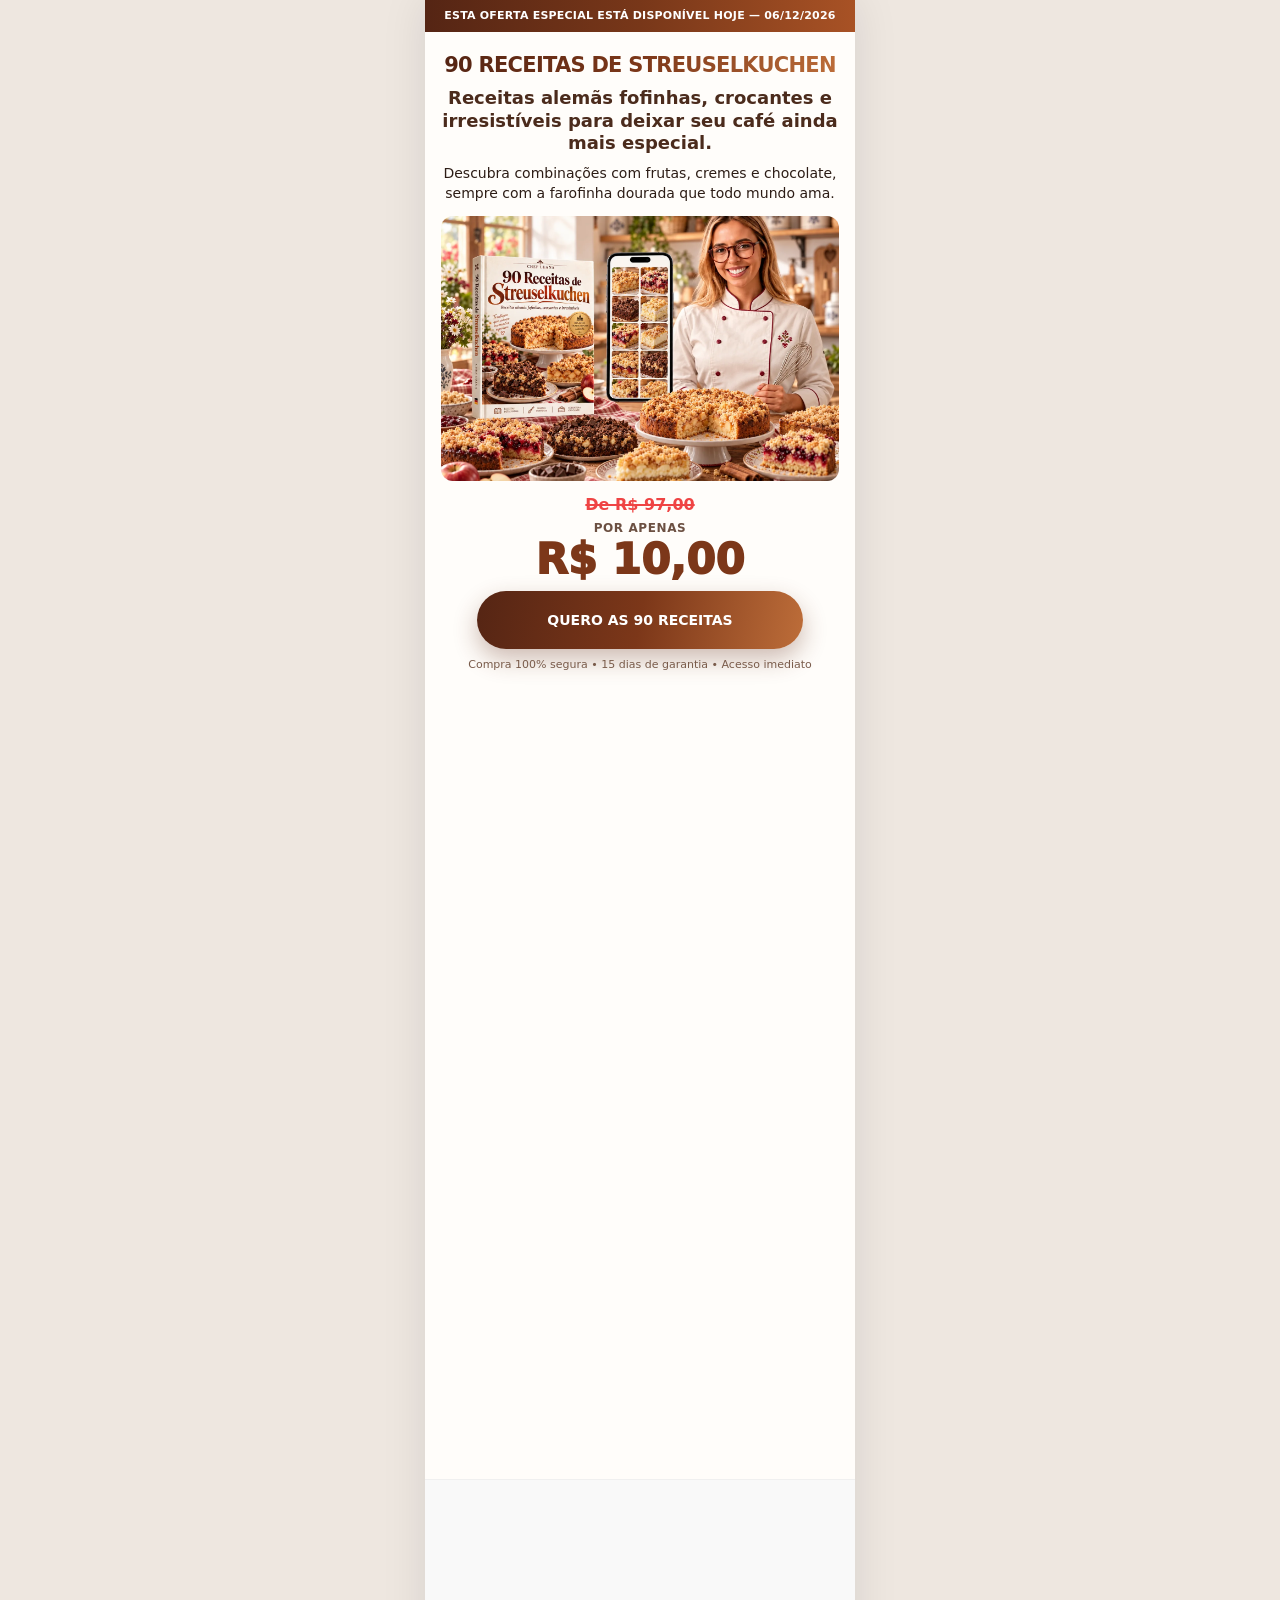
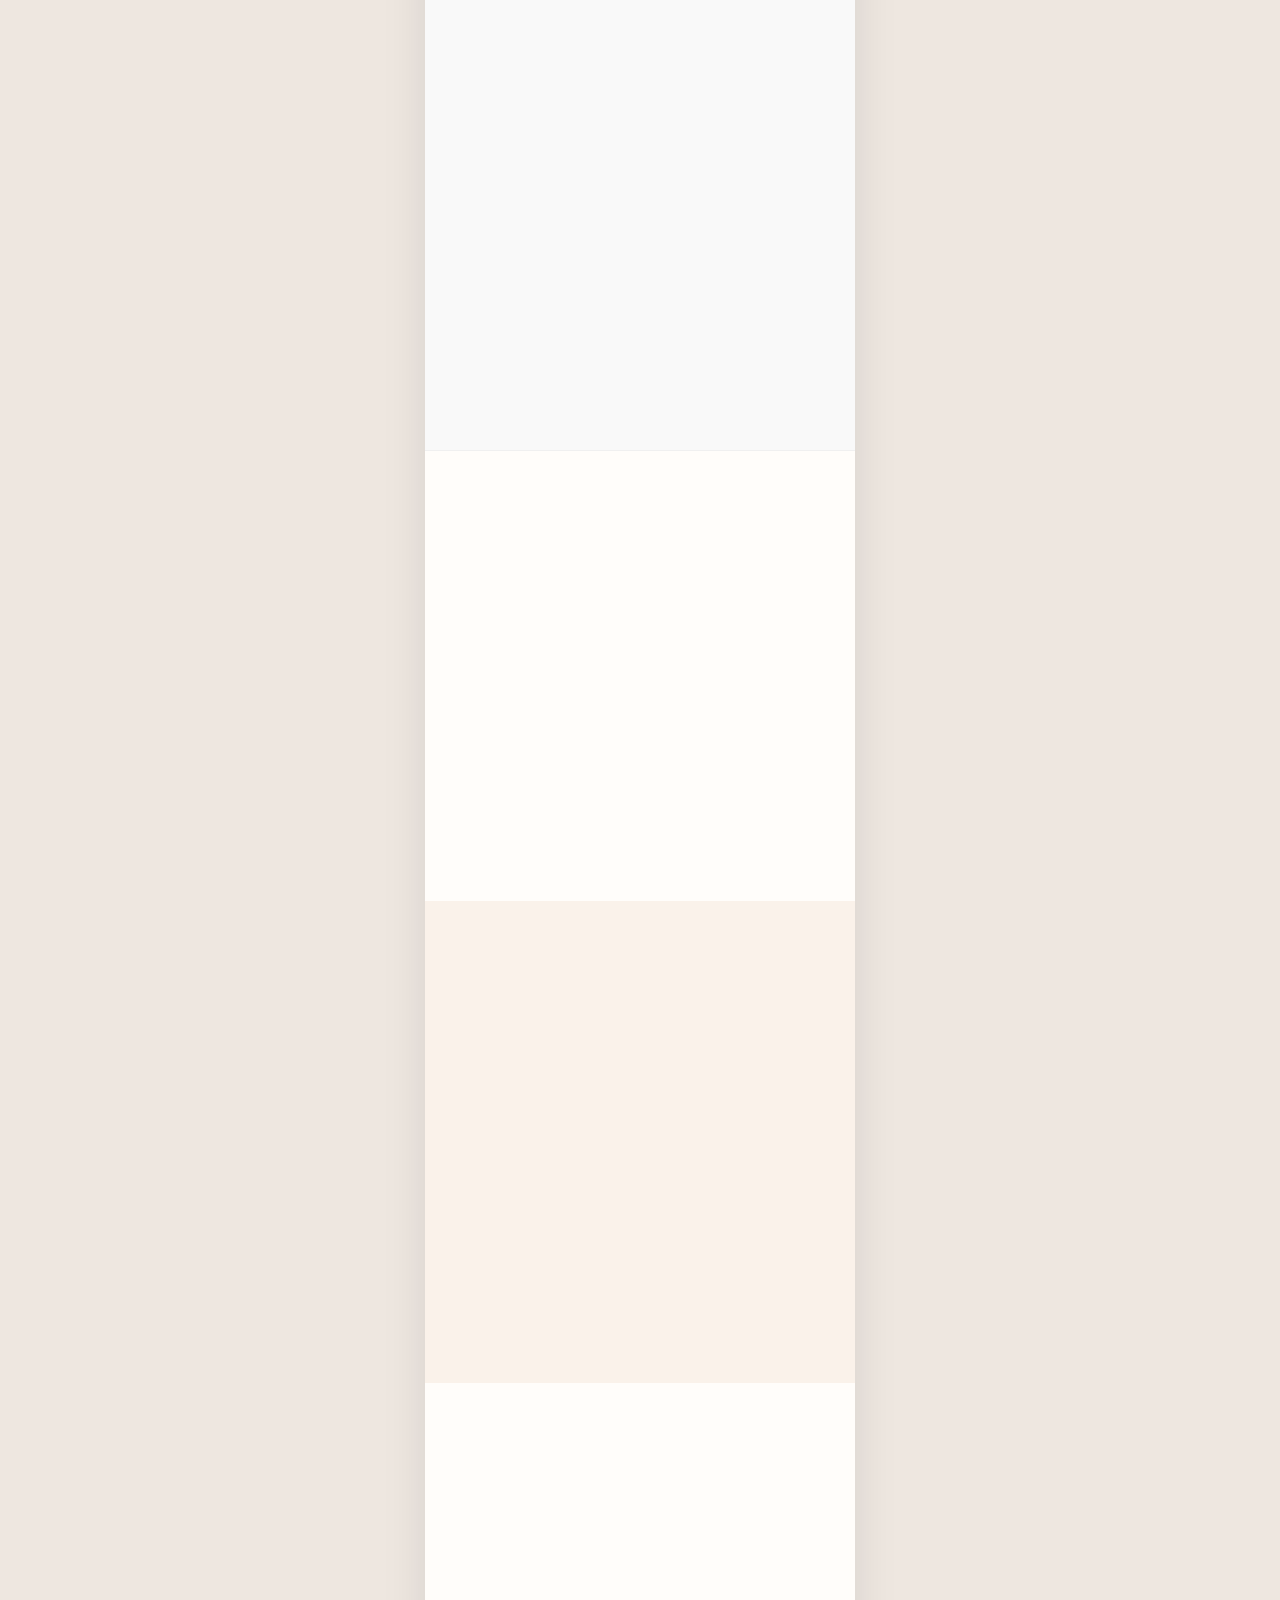
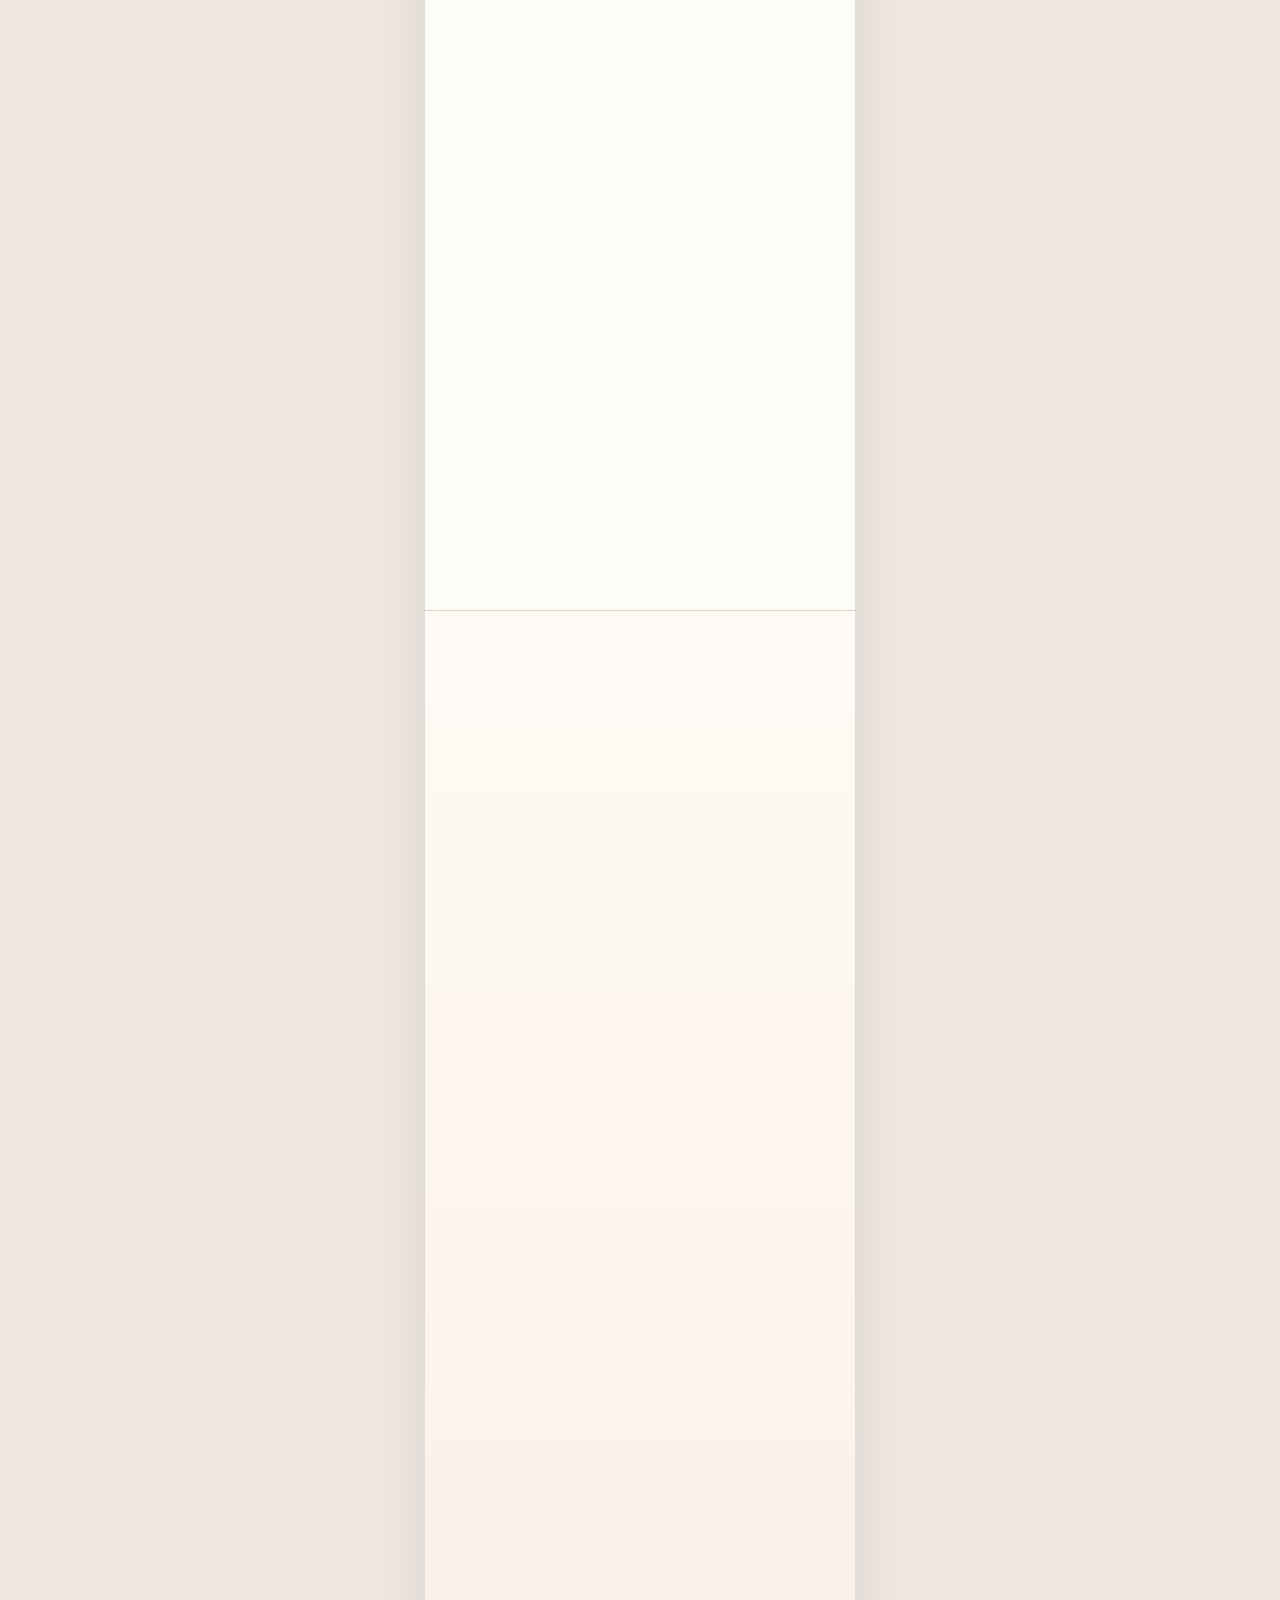
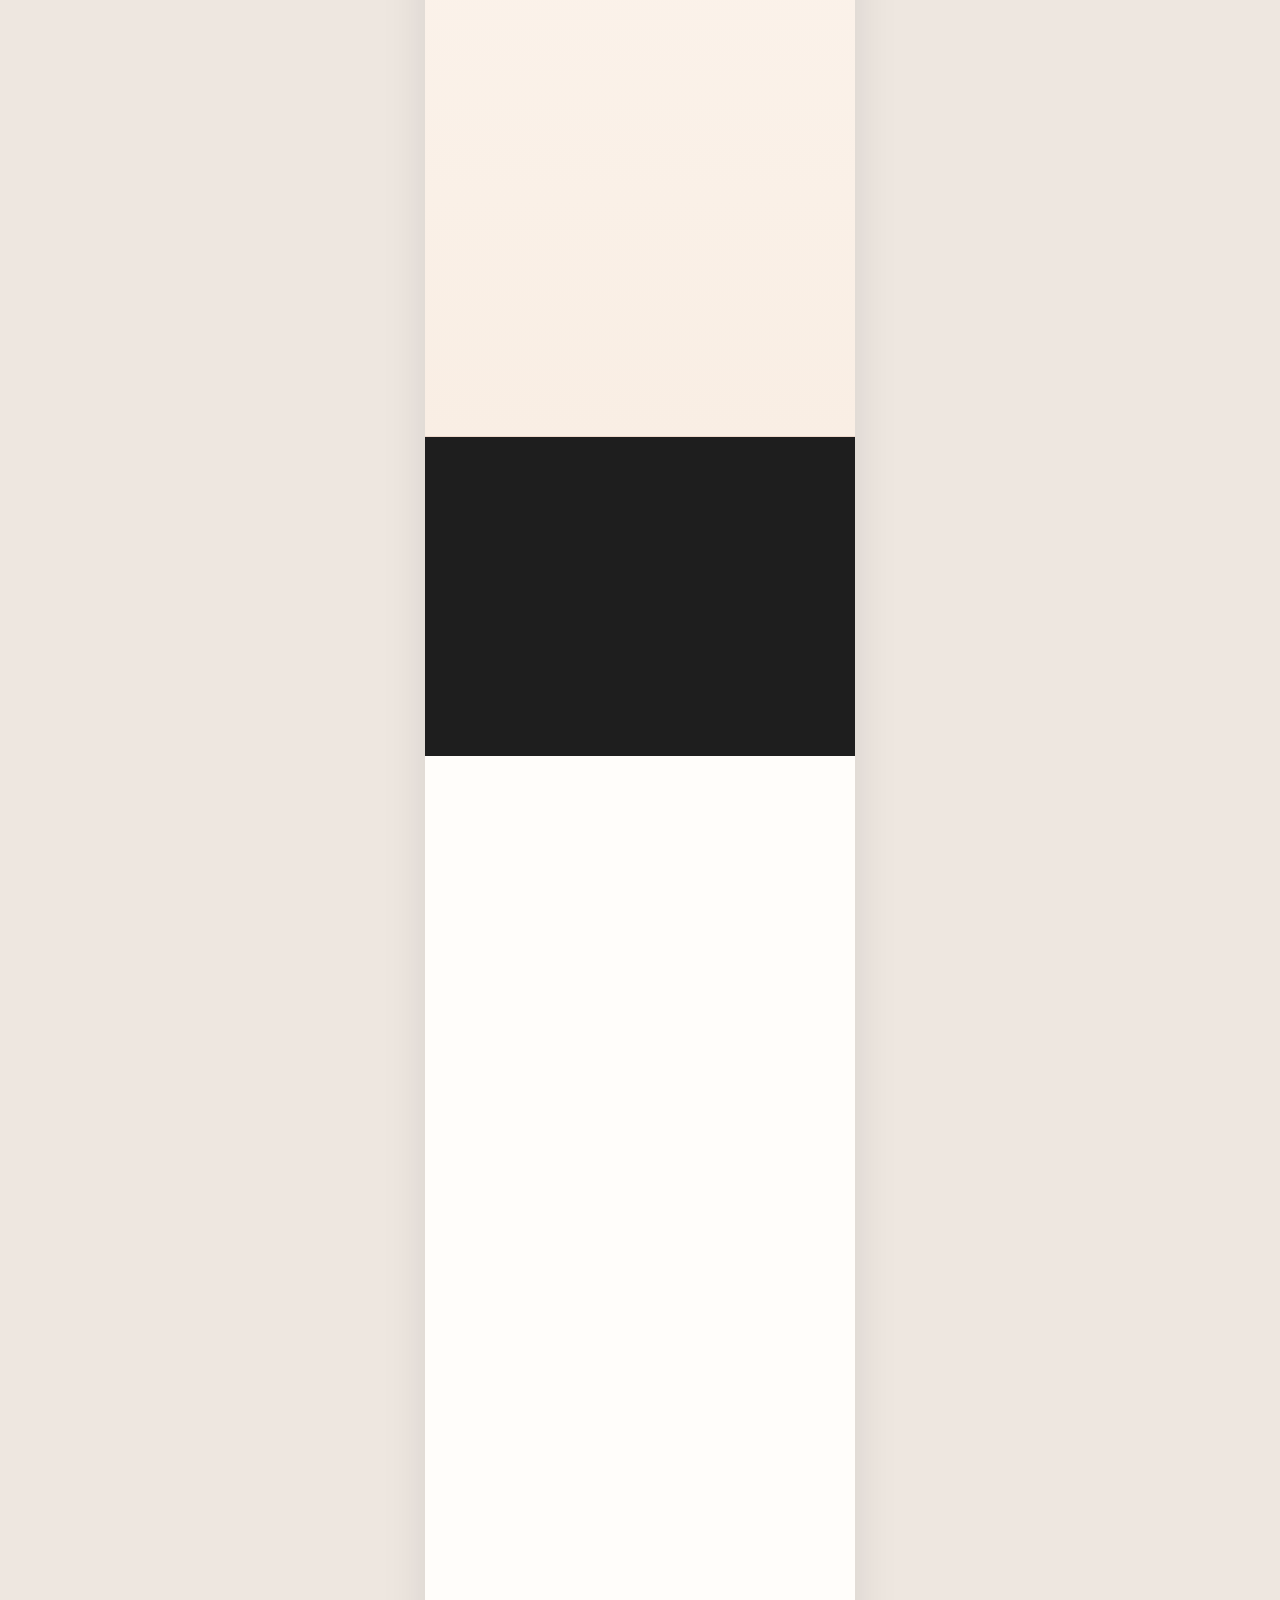
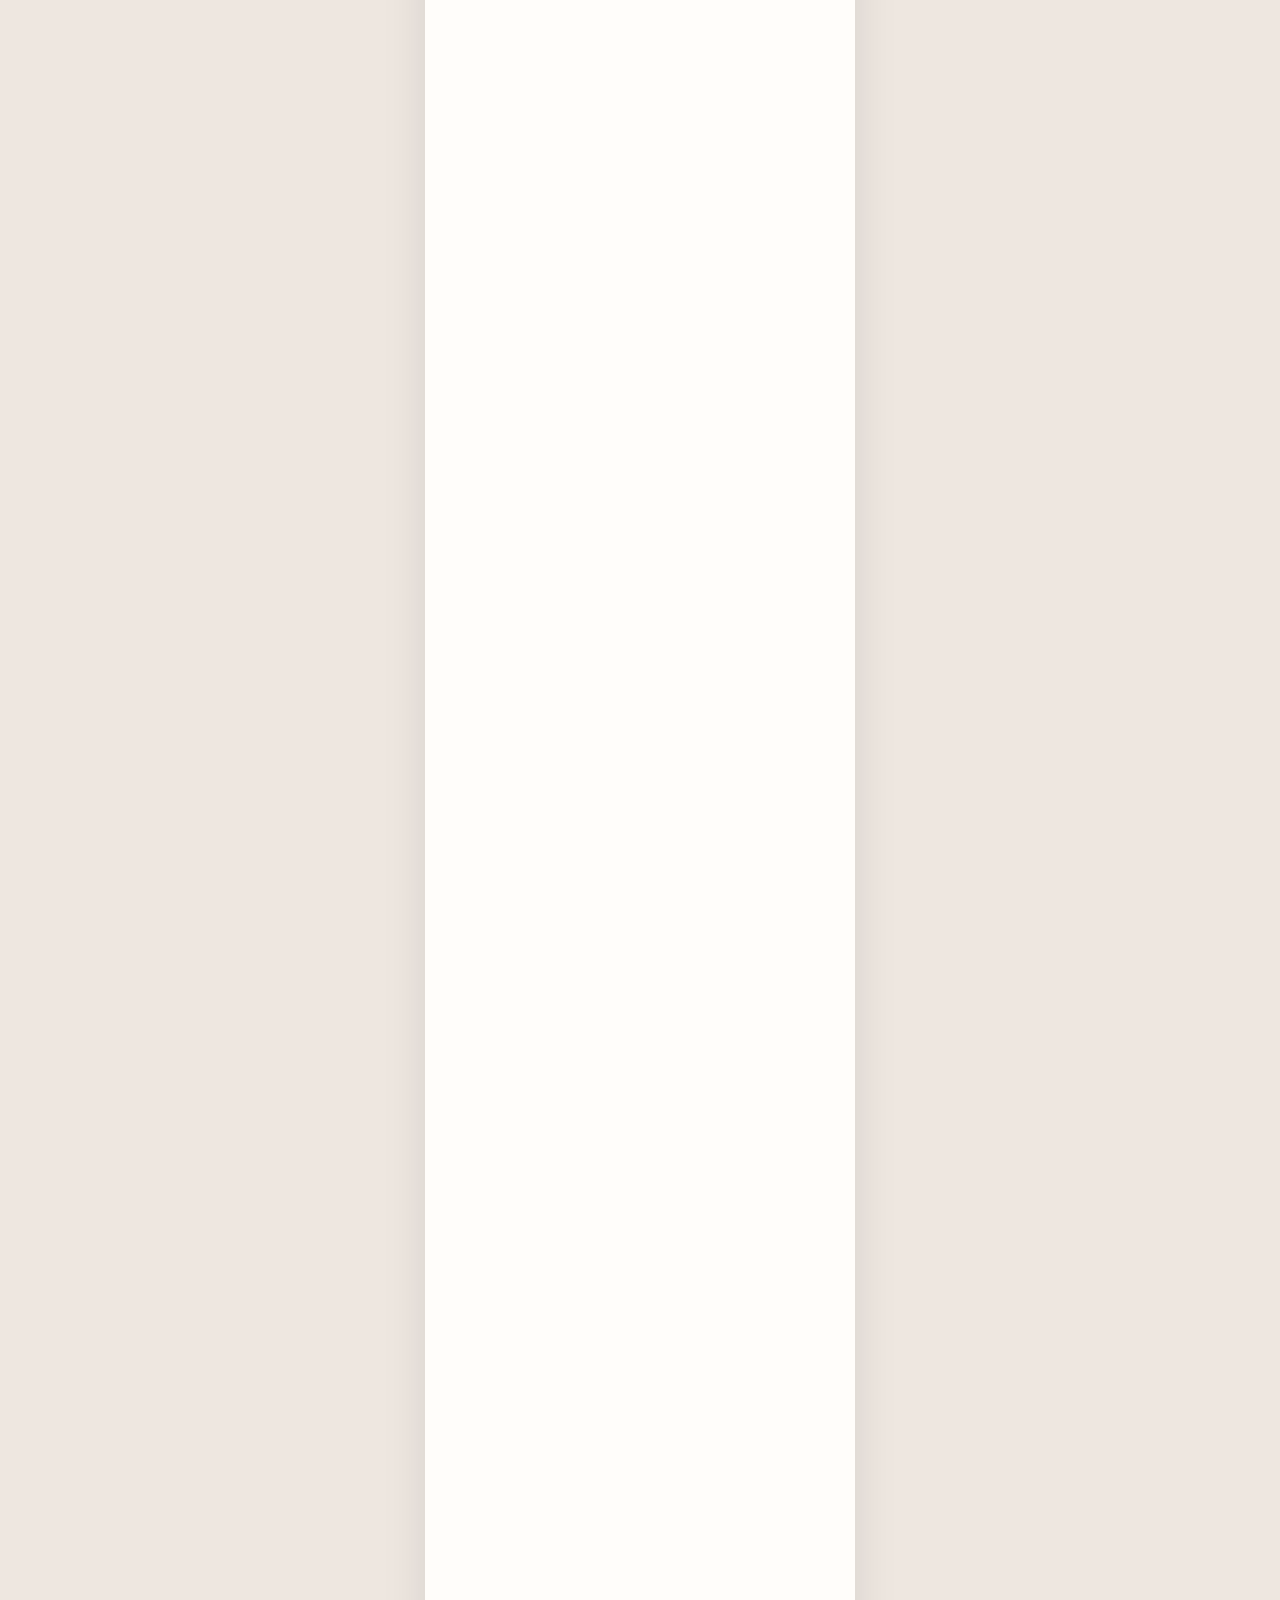
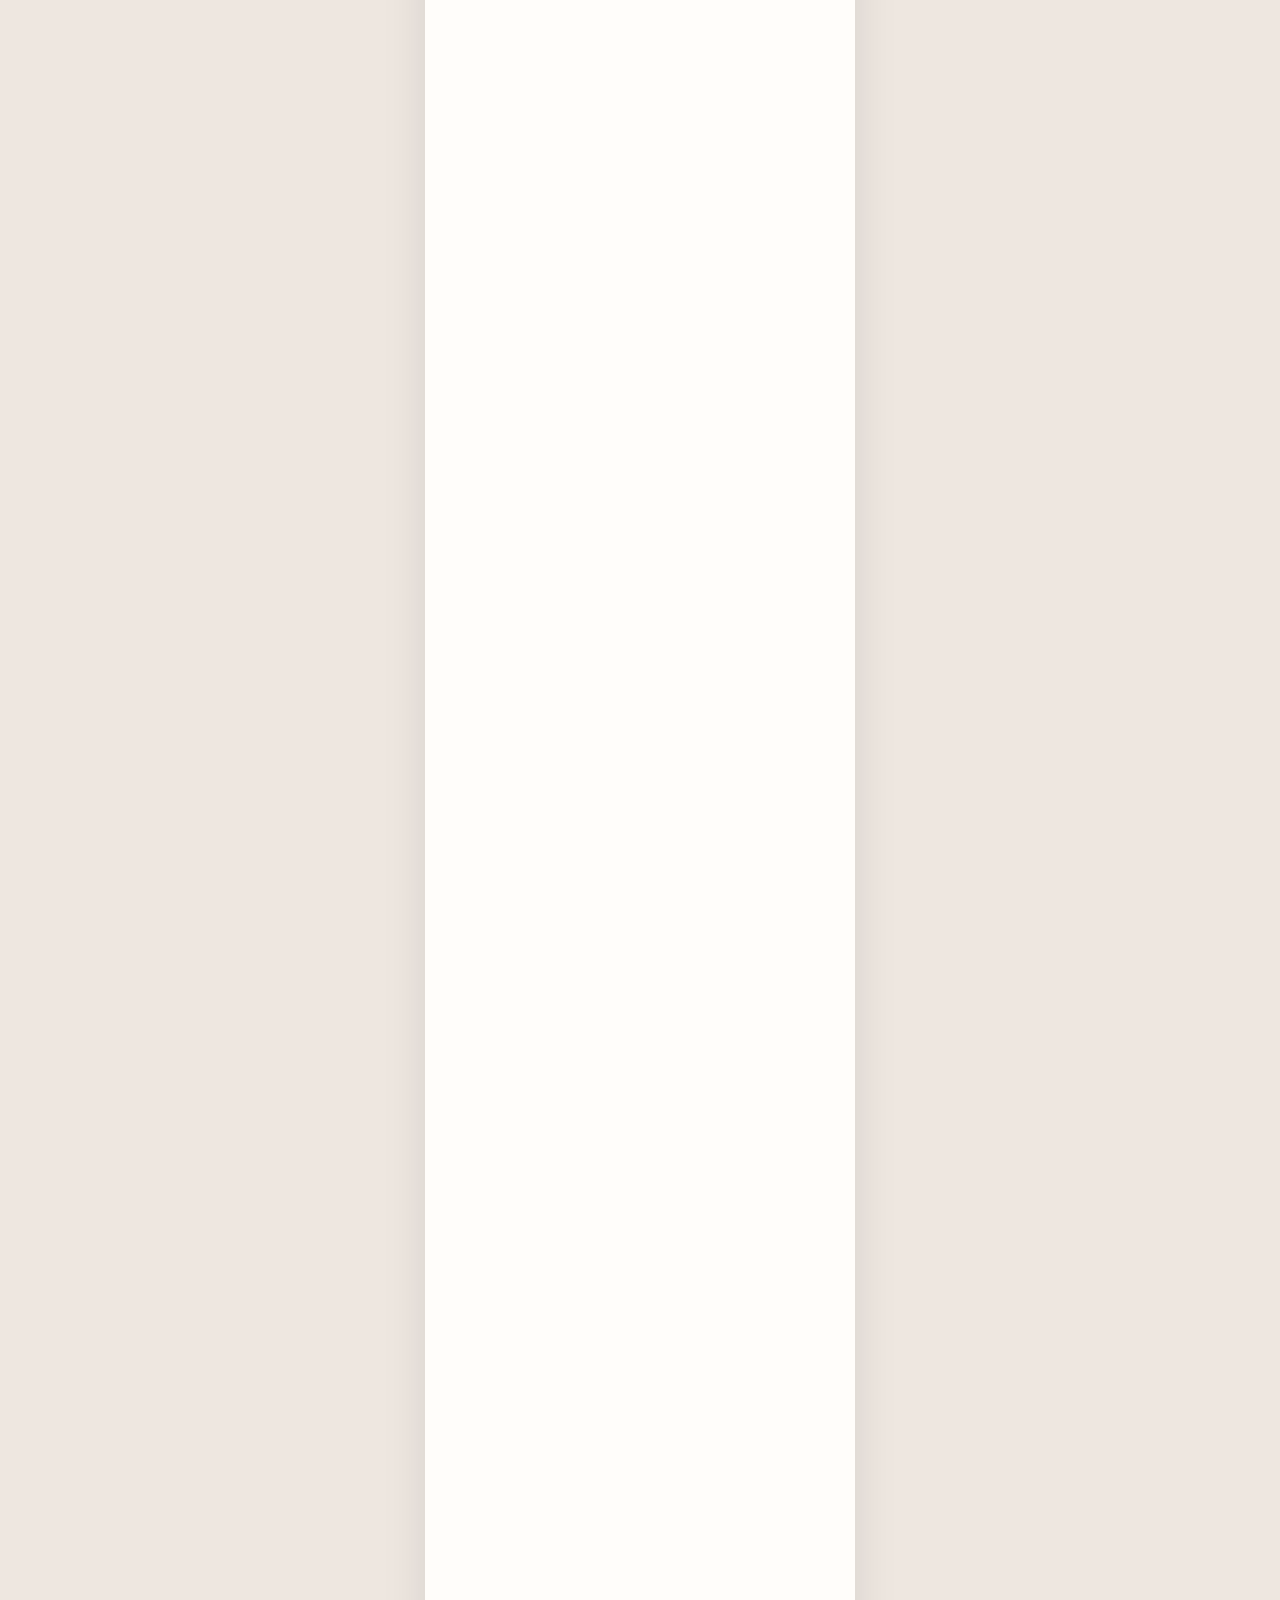
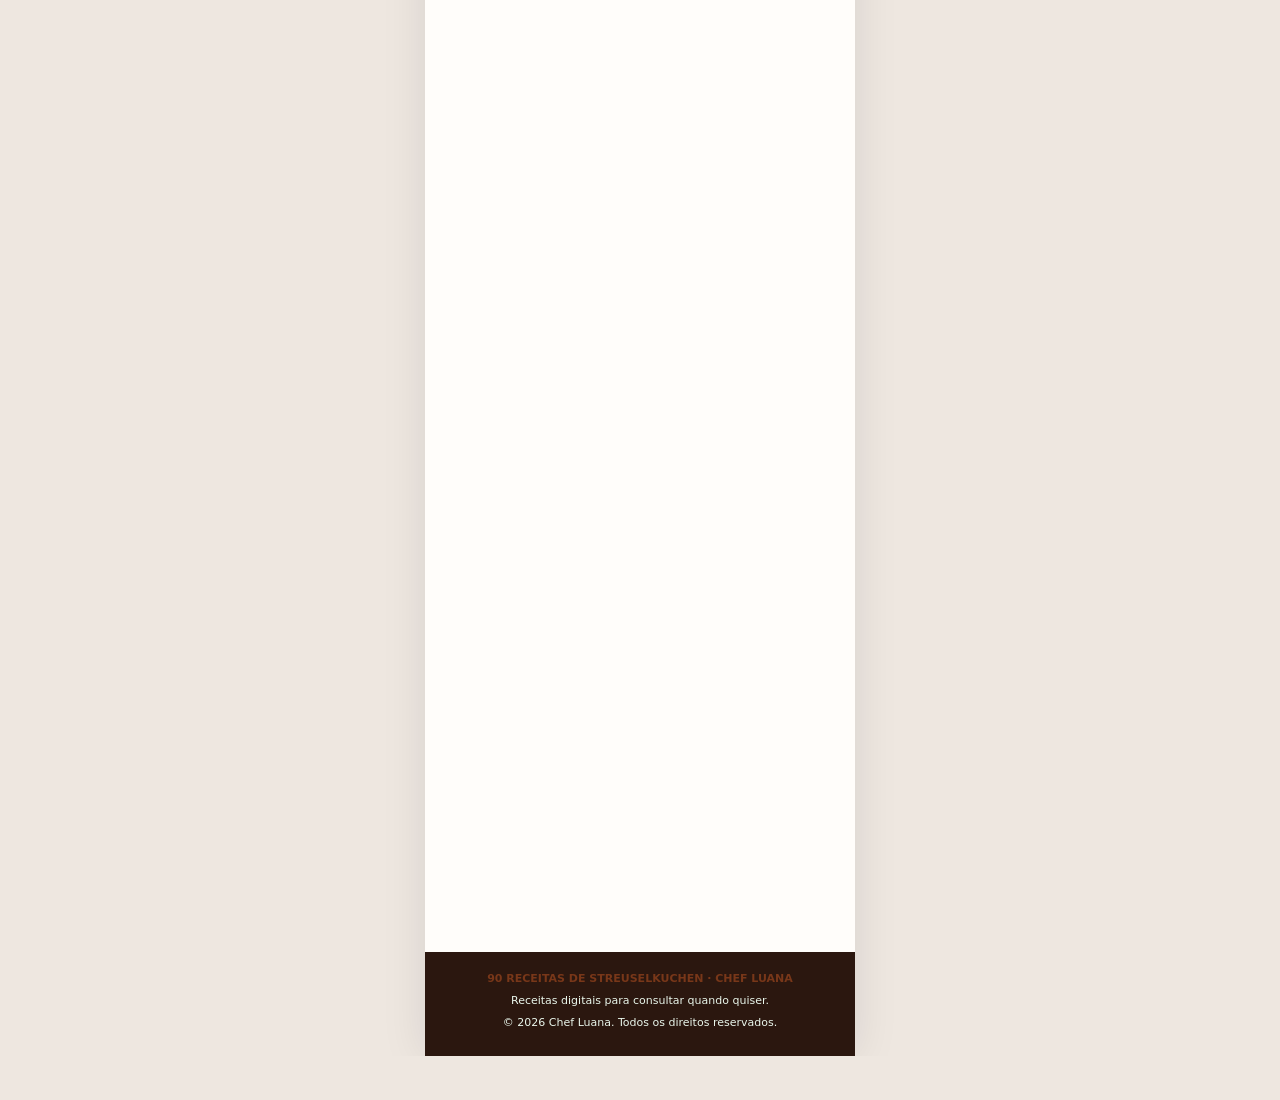
==== index.html @ 5902c32a "Remove UTMify da página em português Co-Authored-By: Claude Opus 5.5 <noreply@anthropic.com>" ====
<!doctype html>
<html lang="pt-BR">
  <head>
    <meta charset="UTF-8" />
    <meta name="viewport" content="width=device-width, initial-scale=1.0" />
    <meta name="description" content="90 Receitas de Streuselkuchen da Chef Luana e super oferta com mais 165 receitas alemãs e cinco bônus." />
    <meta property="og:title" content="90 Receitas de Streuselkuchen | Chef Luana" />
    <meta property="og:description" content="Receitas alemãs fofinhas, crocantes e irresistíveis para preparar em casa." />
    <meta property="og:type" content="website" />
    <meta property="og:image" content="/streuselkuchen/mockup-basico.png" />
    <link rel="alternate" hreflang="pt-BR" href="/" />
    <link rel="alternate" hreflang="es-419" href="/es/" />
    <link rel="preload" as="image" href="streuselkuchen/banner-desktop.webp" type="image/webp" fetchpriority="high" />
    <title>90 Receitas de Streuselkuchen | Chef Luana</title>

    <!-- Pixel do Google: entra aqui -->

    <link rel="stylesheet" href="styles.css" />
    <style>[hidden]{display:none!important}</style>
  </head>
  <body>
    <div id="root">
      <main class="lc-page bolos-page streusel-page">
        <div class="lc-promo">ESTA OFERTA ESPECIAL ESTÁ DISPONÍVEL HOJE<span id="promo-date"></span></div>

        <!-- HERO -->
        <section class="lc-hero lc-shell">
          <h1>90 RECEITAS DE STREUSELKUCHEN</h1>
          <h2>Receitas alemãs fofinhas, crocantes e irresistíveis para deixar seu café ainda mais especial.</h2>
          <p>Descubra combinações com frutas, cremes e chocolate, sempre com a farofinha dourada que todo mundo ama.</p>
          <div class="bolos-hero-art">
            <img class="lc-hero-img" src="streuselkuchen/banner-desktop.webp" alt="Chef Luana com o livro 90 Receitas de Streuselkuchen e bolos alemães sobre a mesa" width="1536" height="1024" fetchpriority="high" />
          </div>
          <div class="lc-hero-price">
            <span>De R$&nbsp;97,00</span>
            <small>POR APENAS</small>
            <strong>R$&nbsp;10,00</strong>
          </div>
          <a class="lc-cta" href="#ofertas">QUERO AS 90 RECEITAS</a>
          <p class="lc-micro">Compra 100% segura • 15 dias de garantia • Acesso imediato</p>
        </section>

        <!-- BENEFÍCIOS -->
        <section class="lc-benefits lc-shell">
          <h2 class="lc-heading">TRADIÇÃO ALEMÃ PARA <em>FAZER EM CASA</em></h2>
          <div class="lc-benefit-grid">
            <div class="lc-benefit"><span aria-hidden="true">🍰</span><strong>90 receitas de Streuselkuchen</strong></div>
            <div class="lc-benefit"><span aria-hidden="true">🍎</span><strong>Versões com frutas e cremes</strong></div>
            <div class="lc-benefit"><span aria-hidden="true">✨</span><strong>Farofinha dourada e crocante</strong></div>
            <div class="lc-benefit"><span aria-hidden="true">🥣</span><strong>Massas fofinhas e bem explicadas</strong></div>
            <div class="lc-benefit"><span aria-hidden="true">🇩🇪</span><strong>Tradição alemã na sua cozinha</strong></div>
            <div class="lc-benefit"><span aria-hidden="true">☕</span><strong>Perfeitas para o café da tarde</strong></div>
            <div class="lc-benefit"><span aria-hidden="true">📖</span><strong>Variedade para sair do comum</strong></div>
            <div class="lc-benefit"><span aria-hidden="true">📱</span><strong>Livro digital para consultar sempre</strong></div>
          </div>
        </section>

        <!-- GALERIA -->
        <section class="lc-gallery">
          <div class="lc-gallery-intro">
            <h2 class="lc-heading">OLHA O QUE VOCÊ VAI <em>APRENDER A FAZER</em></h2>
            <p>Toque em uma página para ampliar e conhecer a receita.</p>
          </div>
          <div class="lc-gallery-scroll" id="gallery-scroll" aria-label="Seis páginas de receitas"></div>
          <div class="lc-gallery-swipe" aria-hidden="true">ARRASTE PARA VER MAIS <span>›</span></div>
          <div class="lc-gallery-grid" id="gallery-grid"></div>
          <div class="lc-carousel-controls">
            <button id="gallery-prev" aria-label="Ver receitas anteriores">‹</button>
            <button id="gallery-next" aria-label="Ver próximas receitas">›</button>
          </div>
        </section>

        <!-- MODAL DA RECEITA -->
        <div class="bolos-modal-backdrop" id="recipe-modal" hidden>
          <dialog open class="bolos-modal bolos-recipe-modal" aria-label="">
            <button id="recipe-modal-close" aria-label="Fechar">×</button>
            <img id="recipe-modal-img" alt="" />
          </dialog>
        </div>

        <!-- DEPOIMENTOS (WHATSAPP) -->
        <section class="lc-testimonials lc-shell">
          <h2 class="lc-heading">CONVERSAS SOBRE OS <em>STREUSELKUCHEN</em></h2>
          <div class="lc-carousel-controls lc-chat-controls">
            <button id="chat-prev" aria-label="Ver depoimento anterior">‹</button>
            <button id="chat-next" aria-label="Ver próximo depoimento">›</button>
          </div>
          <div class="lc-chat-scroll" id="chat-scroll" aria-label="Cinco depoimentos reais em conversas de WhatsApp"></div>
          <div class="lc-chat-swipe" aria-hidden="true">ARRASTE PARA VER MAIS <span>›</span></div>
          <div class="lc-chat-dots" id="chat-dots" aria-label="Escolher depoimento"></div>
          <a class="lc-cta" href="#ofertas">QUERO CONHECER AS OFERTAS</a>
        </section>

        <!-- PARA QUEM É -->
        <section class="lc-for">
          <div class="lc-shell">
            <h2 class="lc-heading">ESSE LIVRO É PARA <em>VOCÊ QUE…</em></h2>
            <div class="lc-for-list">
              <p><span aria-hidden="true">✓</span>Ama bolos caseiros com cobertura crocante.</p>
              <p><span aria-hidden="true">✓</span>Quer conhecer sabores da confeitaria alemã.</p>
              <p><span aria-hidden="true">✓</span>Gosta de variar recheios com frutas, cremes e chocolate.</p>
              <p><span aria-hidden="true">✓</span>Procura receitas especiais para o café da tarde e encontros em família.</p>
              <p><span aria-hidden="true">✓</span>Quer um passo a passo fácil de acompanhar.</p>
              <p><span aria-hidden="true">✓</span>Prefere ter muitas opções reunidas em um só material.</p>
            </div>
          </div>
        </section>

        <!-- BÔNUS -->
        <section class="lc-bonuses lc-shell">
          <h2 class="lc-heading">NA SUPER OFERTA, VOCÊ LEVA <em>5 BÔNUS</em></h2>
          <p>Guias complementares para acertar a farofa, variar os sabores e conservar suas receitas.</p>
          <div class="lc-bonus-list" id="bonus-list"></div>
        </section>

        <!-- OFERTAS -->
        <section class="lc-offers" id="ofertas">
          <div class="lc-shell">
            <h2 class="lc-heading">ESCOLHA SUA <em>OFERTA</em></h2>
            <p>Leve as 90 receitas de Streuselkuchen ou escolha a coleção completa com +165 receitas alemãs e cinco bônus.</p>
            <div class="lc-offer-list">
              <article class="lc-plan lc-plan-featured">
                <span class="lc-plan-recommended">MAIS RECOMENDADO</span>
                <span class="lc-plan-badge">SUPER OFERTA</span>
                <h3>+165 Receitas Alemãs + 90 Receitas de Streuselkuchen</h3>
                <ul id="plan-complete-list">
                  <li class="lc-plan-item"><span aria-hidden="true">✓</span>90 receitas de Streuselkuchen</li>
                  <li class="lc-plan-item"><span aria-hidden="true">✓</span>+165 receitas alemãs</li>
                  <li class="lc-plan-item"><span aria-hidden="true">✓</span>255 receitas ao todo</li>
                  <li class="lc-plan-item"><span aria-hidden="true">✓</span>Os cinco bônus apresentados acima</li>
                </ul>
                <div class="lc-plan-bottom">
                  <p class="lc-plan-reference">De <del>R$&nbsp;169,50</del> <span aria-hidden="true">•</span> PAGAMENTO ÚNICO</p>
                  <p class="lc-plan-price">R$&nbsp;18,00</p>
                  <a class="lc-buy" href="https://pay.cakto.com.br/3897k2v_1210796">🛒 COMPRAR AGORA</a>
                  <small class="lc-plan-assurances"><span>♧ PRODUTO DIGITAL</span><span>◷ ACESSO APÓS A COMPRA</span></small>
                </div>
              </article>
              <article class="lc-plan">
                <span class="lc-plan-badge">OFERTA BÁSICA</span>
                <img class="streusel-plan-mockup" src="streuselkuchen/mockup-basico.png" alt="Livro 90 Receitas de Streuselkuchen" loading="lazy" />
                <h3>90 Receitas de Streuselkuchen</h3>
                <ul>
                  <li class="lc-plan-item"><span aria-hidden="true">✓</span>90 receitas de Streuselkuchen</li>
                  <li class="lc-plan-item"><span aria-hidden="true">✓</span>Variações com frutas, cremes e chocolate</li>
                  <li class="lc-plan-item"><span aria-hidden="true">✓</span>Ingredientes e modo de preparo em etapas</li>
                  <li class="lc-plan-item"><span aria-hidden="true">✓</span>Livro digital para consultar sempre</li>
                </ul>
                <div class="lc-plan-bottom">
                  <p class="lc-plan-reference">De <del>R$&nbsp;97,00</del> <span aria-hidden="true">•</span> PAGAMENTO ÚNICO</p>
                  <p class="lc-plan-price">R$&nbsp;10,00</p>
                  <a class="lc-buy" href="https://pay.cakto.com.br/37tg9fn_1210789">🛒 COMPRAR AGORA</a>
                  <small class="lc-plan-assurances"><span>♧ PRODUTO DIGITAL</span><span>◷ ACESSO APÓS A COMPRA</span></small>
                </div>
              </article>
            </div>
          </div>
        </section>

        <!-- GARANTIA -->
        <section class="lc-guarantee">
          <div class="lc-shell">
            <div class="lc-shield" aria-hidden="true">♧</div>
            <h2>CONHEÇA AS RECEITAS COM TRANQUILIDADE</h2>
            <h3>15 DIAS DE GARANTIA</h3>
            <p>Acesse o material e veja se ele faz sentido para sua rotina. Se não ficar satisfeita, solicite o reembolso dentro de 15 dias, conforme as condições da compra.</p>
          </div>
        </section>

        <!-- AVALIAÇÕES -->
        <section class="lc-reviews lc-shell">
          <h2 class="lc-heading">STREUSELKUCHEN <em>NA COZINHA</em></h2>
          <p>Veja as conversas reais compartilhadas com a Chef Luana.</p>
          <div class="lc-review-grid" id="review-grid"></div>
          <a class="lc-cta" href="#ofertas">QUERO CONHECER AS RECEITAS</a>
        </section>

        <!-- FAQ -->
        <section class="lc-faq lc-shell">
          <h2 class="lc-heading">PERGUNTAS FREQUENTES (FAQ)</h2>
          <div class="lc-faq-list" id="faq-list"></div>
          <p class="lc-final">Seu próximo café pode ter o sabor da tradição alemã.</p>
          <p>Escolha a coleção que combina com você.</p>
          <a class="lc-cta" href="#ofertas">VER AS OFERTAS</a>
        </section>

        <footer class="lc-footer">
          <strong>90 RECEITAS DE STREUSELKUCHEN · CHEF LUANA</strong>
          <p>Receitas digitais para consultar quando quiser.</p>
          <p>© 2026 Chef Luana. Todos os direitos reservados.</p>
        </footer>
      </main>
    </div>

    <script src="app.js"></script>
  </body>
</html>
---- styles.css ----
html,body,#root{min-height:100%;margin:0}button,input,textarea,select{font:inherit}.lc-page{--green:#00c853;--orange:#ff6b00;--gold:#ffb300;--ink:#1a1a1a;--pale:#f8fbf9;color:var(--ink);background:#fdfdfd;width:100%;max-width:430px;min-height:100vh;margin-inline:auto;font-family:ui-sans-serif,system-ui,sans-serif;line-height:1.45;box-shadow:0 0 42px #1118271a}body:has(.lc-page){background:#eef0ed}.lc-page *{box-sizing:border-box}.lc-page img{max-width:100%;display:block}.lc-page button,.lc-page a{font-family:inherit}.lc-shell{width:calc(100% - 32px);margin-inline:auto}.lc-promo{color:#fff;text-align:center;letter-spacing:.02em;background:linear-gradient(90deg,#ff6b00,#ffb300);padding:8px 12px;font-size:11px;font-weight:800}.lc-hero{text-align:center;padding-top:22px;padding-bottom:18px}.lc-hero h1{color:#0000;letter-spacing:-.035em;background:linear-gradient(90deg,#00c853,#aeea00,#ff6b00);-webkit-background-clip:text;background-clip:text;max-width:650px;margin:0 auto 10px;font-size:22px;font-weight:900;line-height:1.12}.lc-hero h2{color:#2d3748;max-width:660px;margin:0 auto 8px;font-size:18px;font-weight:800;line-height:1.25}.lc-hero>p{max-width:630px;margin:0 auto 10px;font-size:14px}.lc-hero-img{width:100%;height:auto;margin:8px auto 0}.lc-image-note{color:#6b7280;text-align:center;max-width:600px;margin:8px auto 12px;font-size:11px;line-height:1.35;display:block}.lc-hero-price{text-align:center;flex-direction:column;align-items:center;margin:10px 0 3px;display:flex}.lc-hero-price span{color:#ef4444;font-size:16px;font-weight:800;line-height:1.3;text-decoration:line-through;text-decoration-thickness:2px}.lc-hero-price small{color:#555;letter-spacing:.05em;margin-top:4px;font-size:12px;font-weight:700}.lc-hero-price strong{color:#00c853;margin-top:2px;font-size:42px;font-weight:950;line-height:1}.lc-cta{color:#fff;text-align:center;background:linear-gradient(90deg,#00c853,#ffc107);border-radius:9999px;justify-content:center;align-items:center;gap:8px;width:fit-content;min-width:min(100%,326px);max-width:100%;min-height:58px;margin:10px auto 0;padding:14px 18px;font-size:14px;font-weight:900;text-decoration:none;animation:2.3s ease-in-out infinite lc-cta-pulse;display:flex;box-shadow:0 10px 29px #00c85387}.lc-cta:hover{filter:brightness(.95)}.lc-micro{color:#698274;margin:8px auto 0!important;font-size:11px!important}.lc-heading{text-align:center;letter-spacing:-.025em;text-transform:uppercase;margin:0 auto 14px;font-size:24px;font-weight:900;line-height:1.12}.lc-heading em{color:var(--green);font-style:normal}.lc-benefits{padding-block:22px 24px}.lc-benefit-grid{grid-template-columns:repeat(2,minmax(0,1fr));gap:11px;display:grid}.lc-benefit{text-align:center;background:#fff;border:1px solid #edf0ed;border-radius:13px;flex-direction:column;justify-content:center;align-items:center;gap:7px;min-height:98px;padding:11px 8px;display:flex;box-shadow:0 4px 13px #0000000c}.lc-benefit span{font-size:22px}.lc-benefit strong{font-size:12px;font-weight:800;line-height:1.25}.lc-gallery{background:#f9f9f9;border-block:1px solid #f0f0f0;padding-block:24px}.lc-gallery-intro{text-align:center;width:calc(100% - 24px);margin:0 auto 15px}.lc-gallery-intro .lc-heading{margin-bottom:0}.lc-gallery-intro .lc-heading:after{background:var(--orange);content:"";border-radius:999px;width:80px;height:4px;margin:12px auto 0;display:block}.lc-gallery-intro>p{color:#565e59;margin:10px auto 0;font-size:12px}.lc-gallery-scroll,.lc-gallery-swipe{display:none}.lc-bonuses>p,.lc-offers .lc-shell>p,.lc-testimonials>p,.lc-reviews>p,.lc-faq>p{text-align:center}.lc-bonuses>p:not(.lc-image-note),.lc-offers .lc-shell>p,.lc-testimonials>p,.lc-reviews>p{color:#565e59;margin:-8px 0 22px;font-size:13px}.lc-gallery-grid{grid-template-columns:repeat(3,minmax(0,1fr));gap:12px;width:calc(100% - 24px);margin-inline:auto;display:grid}.lc-gallery-grid img{border-radius:8px;width:100%;height:auto;box-shadow:0 8px 18px #00000017}.lc-testimonials{padding-block:20px 24px}.lc-testimonials .lc-heading{text-align:center;max-width:340px}.lc-testimonials .lc-chat-controls{max-width:350px;margin:-5px auto 9px}.lc-chat-scroll{overscroll-behavior-inline:contain;scroll-snap-type:x mandatory;scrollbar-width:none;-webkit-overflow-scrolling:touch;touch-action:pan-x pan-y;gap:12px;width:100%;padding:4px 0 12px;display:flex;overflow-x:auto}.lc-chat-scroll::-webkit-scrollbar{display:none}.lc-chat-card{scroll-snap-align:start;scroll-snap-stop:always;background:#fff;border:1px solid #e4e5e1;border-radius:16px;flex:0 0 min(100%,350px);margin:0;overflow:hidden;box-shadow:0 10px 26px #00000016}.lc-chat-screenshot{width:100%;height:auto;display:block}.lc-chat-swipe{color:#00a844b3;letter-spacing:.14em;justify-content:center;align-items:center;gap:6px;margin-top:2px;font-size:11px;font-weight:900;display:flex}.lc-chat-swipe span{font-size:19px;line-height:1}.lc-chat-dots{justify-content:center;gap:8px;margin:13px auto 0;display:flex}.lc-chat-dots button{cursor:pointer;background:#c6d4ca;border:0;border-radius:50%;width:9px;height:9px;padding:0}.lc-chat-dots button[aria-current=true]{background:var(--green)}.lc-carousel-controls{justify-content:flex-end;gap:8px;margin:-5px 0 10px;display:flex}.lc-carousel-controls button{color:#263c2f;cursor:pointer;background:#fff;border:1px solid #dce3dc;border-radius:50%;width:34px;height:34px;font-size:23px}.lc-for{background:#f4f8f5;padding-block:26px}.lc-for-list{background:#fff;border-radius:15px;padding:17px}.lc-for-list p{border-bottom:1px solid #edf0ed;align-items:flex-start;gap:12px;margin:0;padding:11px 2px;font-size:13px;font-weight:700;display:flex}.lc-for-list p:last-child{border-bottom:0}.lc-for-list span{color:#00a844;background:#dff8e7;border-radius:50%;flex:0 0 20px;place-items:center;height:20px;display:grid}.lc-bonuses{padding-block:27px}.lc-bonus-list{gap:11px;display:grid}.lc-bonus-list article{background:#fff;border:1px solid #ecebe7;border-radius:14px;grid-template-columns:76px 1fr;align-items:center;gap:11px;min-height:122px;padding:12px;display:grid;position:relative;box-shadow:0 5px 16px #00000012}.lc-bonus-list img{object-fit:contain;width:76px;height:94px}.lc-bonus-tag{background:var(--orange);color:#fff;border-radius:4px;padding:2px 8px;font-size:9px;font-weight:800;position:absolute;top:-7px;left:0}.lc-bonus-list h3{margin:0 0 4px;font-size:15px;font-weight:900;line-height:1.15}.lc-bonus-list article p{color:#59635b;margin:0 0 6px;font-size:11px}.lc-bonus-value{flex-wrap:wrap;align-items:center;gap:8px;margin-top:8px;font-size:11px;font-weight:800;display:flex}.lc-bonus-value del{color:#9ca3af}.lc-bonus-value strong{color:#00a844;letter-spacing:.02em;background:#00c8531f;border-radius:9999px;padding:4px 10px;font-size:11px}.lc-offers{background:linear-gradient(#fffdf9,#fff9f2);border-block:1px solid #ff6b001a;padding-block:29px 31px}.lc-offer-list{gap:15px;max-width:500px;margin:auto;display:grid}.lc-plan{text-align:center;background:#fff;border:1px solid #e5e7eb;border-radius:24px;flex-direction:column;padding:20px 18px 23px;display:flex;position:relative;box-shadow:0 10px 28px #00000014}.lc-plan-featured{border:4px solid var(--green);margin-top:14px;box-shadow:0 16px 35px #0000001c}.lc-plan-recommended{background:var(--green);color:#fff;letter-spacing:.1em;white-space:nowrap;border-radius:999px;padding:7px 20px;font-size:10px;font-weight:900;position:absolute;top:-17px;left:50%;transform:translate(-50%);box-shadow:0 5px 12px #00c85340}.lc-plan-badge{color:#59616b;letter-spacing:.05em;background:#f3f4f6;border-radius:999px;align-self:center;margin-bottom:6px;padding:5px 16px;font-size:11px;font-weight:900}.lc-plan-featured .lc-plan-badge{color:#009d40;background:#e8faef}.lc-plan h3{margin:0 0 18px;font-size:21px;font-weight:900;line-height:1.18}.lc-plan ul{text-align:left;gap:8px;margin:0 0 22px;padding:0;list-style:none;display:grid}.lc-plan li{color:#444;align-items:flex-start;gap:8px;font-size:12px;font-weight:650;line-height:1.35;display:flex}.lc-plan-item span{color:var(--green);font-weight:900}.lc-plan li.lc-plan-bonus{color:#6c3b16;background:#fff9f2;border:1px solid #ff6b001b;border-radius:10px;gap:7px;padding:8px;font-size:11px}.lc-plan-bonus span{flex:none}.lc-plan-bottom{margin-top:auto}.lc-plan-reference{color:#9ca3af;margin:0 0 2px;font-size:11px;font-weight:700}.lc-plan-reference span{color:#d1d5db;padding-inline:4px}.lc-plan-reference del{text-decoration:line-through}.lc-plan-price{color:var(--orange);margin:0 0 8px;font-size:44px;font-weight:950;line-height:1.1}.lc-buy{background:var(--green);color:#fff;text-align:center;letter-spacing:.05em;border:0;border-radius:999px;width:100%;min-height:57px;margin:0 0 8px;padding:17px;font-size:14px;font-weight:900;text-decoration:none;animation:2.3s ease-in-out infinite lc-buy-pulse;display:block;box-shadow:0 6px 18px #00c85350}.lc-buy:disabled{opacity:1;cursor:not-allowed}.lc-plan-assurances{color:#9ca3af;justify-content:center;gap:15px;font-size:9px;font-weight:800;display:flex}.lc-pending{color:#8a4510;margin-top:4px;font-size:10px}.lc-guarantee{color:#fff;text-align:center;background:#1e1e1e;padding:31px 0}.lc-shield{color:#ffb300;border:2px solid #ffb300;border-radius:50%;place-items:center;width:59px;height:59px;margin:0 auto 17px;font-size:29px;display:grid}.lc-guarantee h2,.lc-guarantee h3{color:#ffb300;text-transform:uppercase;font-weight:900}.lc-guarantee h2{font-size:23px;line-height:1.2}.lc-guarantee h3{font-size:18px}.lc-guarantee p{max-width:600px;margin:0 auto;font-size:13px;line-height:1.55}.lc-reviews{padding-block:27px}.lc-review-grid{grid-template-columns:minmax(0,1fr);gap:12px;display:grid}.lc-review-grid article{background:#fff;border:1px solid #a9ecc2;border-radius:16px;flex-direction:column;padding:17px;display:flex;box-shadow:0 3px 12px #0000000b}.lc-review-person{align-items:center;gap:9px;margin-bottom:10px;display:flex}.lc-review-person img{object-fit:cover;border-radius:50%;flex:0 0 42px;width:42px;height:42px}.lc-review-card h3{color:#1a1a1a;margin:0 0 2px;font-size:14px;font-weight:900;line-height:1.2}.lc-review-person span{color:#8a94a0;font-size:10px}.lc-review-grid article p{color:#4b5563;margin:0 0 13px;font-size:13px;font-weight:500;line-height:1.55}.lc-review-grid .lc-review-food{aspect-ratio:1;object-fit:cover;border-radius:11px;width:100%}.lc-faq{padding-block:27px}.lc-faq-list{gap:9px;display:grid}.lc-faq-item{background:#fff;border:1px solid #e7ece8;border-radius:10px;box-shadow:0 3px 10px #0000000a}.lc-faq-item button{text-align:left;cursor:pointer;background:0 0;border:0;justify-content:space-between;gap:10px;width:100%;padding:13px 15px;font-size:12px;font-weight:800;display:flex}.lc-faq-item p{color:#46544a;margin:0;padding:0 15px 14px;font-size:12px}.lc-final{margin:25px auto 6px;font-size:17px;font-weight:900}.lc-faq>p:not(.lc-final){font-size:12px}.lc-footer{color:#e9f6eb;text-align:center;background:#1e1e1e;padding:19px 15px;font-size:11px}.lc-footer strong{color:var(--green)}.lc-footer p{margin:6px auto}.lc-page a:focus-visible,.lc-page button:focus-visible{outline-offset:3px;outline:3px solid #f8a40b}@keyframes lc-cta-pulse{50%{transform:scale(1.025);box-shadow:0 10px 30px #97460f80}}@keyframes lc-buy-pulse{50%{transform:scale(1.025);box-shadow:0 8px 27px #97460f73}}@media (prefers-reduced-motion:reduce){.lc-cta,.lc-buy{animation:none}}@media (width<=380px){.lc-shell{width:min(100% - 24px,720px)}.lc-benefit{min-height:105px}.lc-hero h1{font-size:22px}.lc-hero h2{font-size:18px}}.lc-gallery-grid button{cursor:zoom-in;background:#fff;border:1px solid #e5e7eb;border-radius:13px;width:100%;padding:4px;display:block;position:relative;overflow:hidden}.lc-gallery-grid button img{width:100%}.lc-gallery-zoom{color:#fff;white-space:nowrap;background:#000a;border-radius:999px;width:fit-content;margin:auto;padding:5px 8px;font-size:9px;font-weight:800;position:absolute;bottom:8px;left:8px;right:8px}@media (width<=600px){.lc-gallery-grid,.lc-gallery .lc-carousel-controls{display:none}.lc-gallery-scroll{overscroll-behavior-inline:contain;scroll-snap-type:x mandatory;scrollbar-width:none;-webkit-overflow-scrolling:touch;touch-action:pan-x pan-y;gap:12px;width:100%;padding:4px 12px 12px;display:flex;overflow-x:auto}.lc-gallery-scroll::-webkit-scrollbar{display:none}.lc-gallery-scroll button{scroll-snap-align:start;scroll-snap-stop:always;cursor:zoom-in;background:#fff;border:1px solid #e5e7eb;border-radius:22px;flex:0 0 min(88vw,390px);align-self:flex-start;padding:6px;position:relative;overflow:hidden;box-shadow:0 8px 24px #1f293714}.lc-gallery-scroll img{border-radius:17px;width:100%;height:auto}.lc-gallery-scroll .lc-gallery-zoom{padding:7px 11px;font-size:10px;bottom:17px}.lc-gallery-swipe{color:#00a844b3;letter-spacing:.14em;justify-content:center;align-items:center;gap:6px;margin-top:10px;font-size:11px;font-weight:900;display:flex}.lc-gallery-swipe span{font-size:19px;line-height:1}}.lc-lightbox{z-index:100;background:#000c;border:0;width:100vw;max-width:none;height:100vh;max-height:none;margin:0;padding:22px;position:fixed;inset:0}.lc-lightbox-inner{place-items:center;width:100%;height:100%;display:grid;position:relative}.lc-lightbox-inner img{object-fit:contain;max-width:100%;max-height:100%}.lc-lightbox-inner button{color:#1a1a1a;cursor:pointer;background:#fff;border:0;border-radius:50%;width:40px;height:40px;font-size:30px;position:absolute;top:0;right:0}.lc-benefits .lc-heading{font-size:28px}.lc-gallery .lc-heading{font-size:24px}.lc-testimonials .lc-heading{font-size:29px}.bread-page{--green:#944711;--orange:#ae5718;--gold:#d78f31;--bread-button-gradient:linear-gradient(105deg, #59280d 0%, #883b0d 48%, #b0611a 100%)}.bread-page .lc-promo{background:var(--bread-button-gradient)}.bread-page .lc-hero h1{color:#0000;background:linear-gradient(100deg,#59280d 0%,#91420e 51%,#bc7224 100%);-webkit-background-clip:text;background-clip:text}.bread-page .lc-hero-price strong{color:#a65312}.bread-page .lc-cta,.bread-page .lc-buy{background:var(--bread-button-gradient);box-shadow:0 10px 25px #72310a54}.bread-page .lc-micro{color:#76563e}.bread-page .lc-plan-recommended{box-shadow:0 5px 12px #72310a42}.bread-page .lc-plan-featured .lc-plan-badge{color:#91420e;background:#fff0dc}.bread-page .lc-plan-item span,.bread-page .lc-for-list span{color:#944711}.bread-page .lc-plan-price{color:#a65312}.bread-page .bread-inline-link{color:#944711}.bread-page .lc-hero h1{font-size:21px}.bread-page .lc-hero-img{border-radius:3px}.bread-hero-offer{color:var(--green);flex-direction:column;align-items:center;margin:12px auto 3px;line-height:1;display:flex}.bread-hero-offer strong{font-size:43px;font-weight:950}.bread-hero-offer span{color:#555;letter-spacing:.06em;margin-top:5px;font-size:10px;font-weight:900}.bread-page-preview img{width:100%;height:auto}.bread-page .lc-bonus-list img{object-fit:contain;border-radius:7px;width:76px;height:94px}.bread-inline-link{color:#00a844;text-align:left;cursor:pointer;background:0 0;border:0;padding:0;font-size:11px;font-weight:800}.bread-price-pending{color:var(--orange);margin:0 0 9px;font-size:22px;font-weight:900}.bread-hero-price-pending{margin-top:5px!important;font-size:25px!important}.bread-page .lc-buy:disabled{box-shadow:none;background:#aab5ad;animation:none}.bread-page .lc-plan-assurances{display:block}.bread-avatar-crop{background:#e3f8e8;border-radius:50%;flex:0 0 42px;width:42px;height:42px;display:block;position:relative;overflow:hidden}.bread-avatar-crop img{position:absolute;top:-23px;left:-42px;object-fit:unset!important;border-radius:0!important;width:395px!important;max-width:none!important;height:auto!important}.bread-review-print{object-fit:cover;object-position:50% 47%;border:1px solid #e6ebe7;border-radius:9px;width:100%;max-height:none}.bread-food-frame{aspect-ratio:1;border-radius:11px;width:100%;overflow:hidden}.bread-food-frame .bread-review-print{object-fit:cover;width:100%;height:100%;transform:scale(1.3)}.bread-page .lc-review-card p{margin-bottom:10px}.bread-page .lc-bonuses .lc-heading{font-size:23px}.bread-dialog{background:#fbf8f1;border:0;border-radius:18px;width:min(1080px,100vw - 26px);max-width:none;max-height:calc(100dvh - 26px);padding:0;overflow:auto;box-shadow:0 28px 80px #0005}.bread-dialog::backdrop{background:#0d1e16bf}.bread-dialog-bar{z-index:3;color:#fff;letter-spacing:.06em;background:#193b26;justify-content:space-between;align-items:center;min-height:48px;padding:7px 16px;font-size:10px;font-weight:900;display:flex;position:sticky;top:0}.bread-dialog-bar button{color:#193b26;cursor:pointer;background:#fff;border:0;border-radius:50%;place-items:center;width:32px;height:32px;font-size:25px;line-height:1;display:grid}.bread-sheet{color:#20382b;grid-template-columns:1fr 1fr;gap:20px;padding:20px;display:grid}.bread-sheet-hero{align-self:start;position:sticky;top:68px}.bread-sheet-hero img{aspect-ratio:1;object-fit:cover;border-radius:14px;width:100%;box-shadow:0 8px 25px #0002}.bread-sheet-hero>span{color:#fff;letter-spacing:.05em;background:#c84212;border-radius:999px;margin-top:10px;padding:6px 10px;font-size:10px;font-weight:900;display:inline-block}.bread-sheet-copy{min-width:0}.bread-kicker{color:#bf4714;letter-spacing:.11em;margin:4px 0 8px;font-size:10px;font-weight:900}.bread-sheet h2{color:#163a26;margin:0 0 8px;font-family:Georgia,serif;font-size:clamp(32px,5vw,54px);font-weight:700;line-height:.98}.bread-subtitle{color:#59675b;margin:0 0 15px;font-size:14px;line-height:1.45}.bread-facts{background:#fffdf8;border:1px solid #e5dcd0;border-radius:11px;grid-template-columns:repeat(3,1fr);margin-bottom:12px;padding:12px 4px;display:grid}.bread-facts div{text-align:center;border-right:1px solid #e5dcd0;flex-direction:column;align-items:center;gap:3px;padding:2px;display:flex}.bread-facts div:last-child{border-right:0}.bread-facts strong{font-size:13px}.bread-facts small{color:#7b837a;letter-spacing:.04em;font-size:8px;font-weight:900}.bread-air-setting{background:#e9f6e8;border-radius:11px;align-items:center;gap:12px;margin-bottom:12px;padding:11px 13px;display:flex}.bread-air-setting>span{color:#18813d;font-size:25px}.bread-air-setting div{flex-direction:column;gap:3px;display:flex}.bread-air-setting strong{color:#176b37;font-size:12px}.bread-air-setting small{color:#526c57;font-size:10px;line-height:1.35}.bread-panel{background:#fffdf8;border:1px solid #e8dfd5;border-radius:11px;margin-bottom:12px;padding:13px 15px}.bread-panel h3{color:#173b28;margin:0 0 8px;font-family:Georgia,serif;font-size:25px;font-weight:500}.bread-panel ul,.bread-panel ol{margin:0;padding-left:20px}.bread-panel li{padding:3px 0;font-size:12px;line-height:1.38}.bread-panel li::marker{color:#c34b1b;font-weight:800}.bread-chef-tip{color:#fff;background:#244b26;border-radius:11px;padding:14px 16px}.bread-chef-tip strong{letter-spacing:.04em;font-size:12px}.bread-chef-tip p{margin:5px 0 0;font-size:11px;line-height:1.45}@media (width<=650px){.bread-sheet{grid-template-columns:1fr;gap:12px;padding:13px}.bread-sheet-hero{position:static}.bread-sheet-hero img{aspect-ratio:1.2}.bread-sheet h2{font-size:37px}}.bolos-page{--green:#783719;--orange:#a85225;--gold:#cf8650;--ink:#2d1d16;--pale:#fbf5ef;background:#fffdfa}body:has(.bolos-page){background:#eee7e0}.bolos-page .lc-promo{background:linear-gradient(90deg,#552514,#783719,#a85225)}.bolos-page .lc-hero h1{color:#0000;background:linear-gradient(95deg,#542413,#7c3719,#bd6d39);-webkit-background-clip:text;background-clip:text;font-size:21px}.bolos-page .lc-hero h2{color:#4b2b1c}.bolos-page .lc-hero-price strong{color:#7c3719}.bolos-page .lc-cta,.bolos-page .lc-buy{background:linear-gradient(100deg,#552514,#7c3719,#bd6d39);box-shadow:0 10px 25px #63301852}.bolos-page .lc-micro{color:#795b4a}.bolos-page .lc-benefit{border-color:#efe2d7}.bolos-page .lc-for{background:#faf2ea}.bolos-page .lc-for-list span{color:#783719;background:#f4e3d4}.bolos-page .lc-offers{background:linear-gradient(#fffaf5,#f9eee4);border-color:#a8522533}.bolos-page .lc-plan-featured .lc-plan-badge{color:#713116;background:#f5e5d8}.bolos-page .lc-plan-featured{border-color:#783719}.bolos-page .lc-plan-recommended{background:linear-gradient(90deg,#552514,#a85225);box-shadow:0 5px 12px #63301844}.bolos-page .lc-plan-item span{color:#783719}.bolos-page .lc-buy:disabled{box-shadow:none;cursor:not-allowed;background:#b8aeb0;animation:none}.bolos-page .lc-plan-assurances{display:flex}.bolos-page .lc-footer{background:#2b170f}.bolos-hero-art{background:#e8d0c8;border-radius:12px;margin-top:12px;position:relative;overflow:hidden}.bolos-hero-art picture{display:block}.bolos-hero-art .lc-hero-img{aspect-ratio:4/3;object-fit:cover;width:100%;margin:0;display:block}.bolos-hero-mockup{z-index:1;object-fit:contain;filter:drop-shadow(0 12px 15px #26141d80);width:47%;height:80%;position:absolute;bottom:1%;left:-1%}.bolos-hero-label{z-index:2;color:#fff;text-align:left;background:linear-gradient(90deg,#281319dd,#0000);flex-direction:column;align-items:flex-start;width:58%;padding:38px 6px 15px 14px;line-height:1.05;display:flex;position:absolute;bottom:0;left:0}.bolos-hero-label small{letter-spacing:.16em;font-size:9px;font-weight:900}.bolos-hero-label strong{margin-top:5px;font-family:Georgia,serif;font-size:clamp(24px,7vw,35px)}.bolos-hero-label span{margin-top:4px;font-size:12px;font-weight:700}.bolos-hero-offer{flex-direction:column;align-items:center;margin:10px auto 4px;line-height:1.1;display:flex}.bolos-hero-offer span{color:#7a5965;letter-spacing:.12em;font-size:10px;font-weight:900}.bolos-hero-offer strong{color:#a73552;font-size:39px;font-weight:950}.bolos-hero-offer small{color:#6d5660;font-size:12px;font-weight:700}.bolos-recipe-preview{color:#5e3144;text-align:center;cursor:pointer;background:radial-gradient(circle at 50% 25%,#fff8f0,#f7e4e8 75%);border:1px solid #eacdd1;border-radius:9px;flex-direction:column;justify-content:flex-end;align-items:center;min-height:174px;padding:14px 7px;display:flex;position:relative;box-shadow:0 8px 18px #80243c16}.bolos-recipe-preview:before{content:"";border:2px dashed #d9aab5;border-radius:12px;width:48px;height:48px;position:absolute;top:25px;left:50%;transform:translate(-50%)}.bolos-recipe-preview:after{color:#bd7b8d;content:"▧";font-size:18px;position:absolute;top:40px;left:50%;transform:translate(-50%)}.bolos-recipe-number{color:#a85d70;font-size:10px;font-weight:900;position:absolute;top:7px;left:8px}.bolos-recipe-preview strong{font-family:Georgia,serif;font-size:15px;line-height:1.1}.bolos-recipe-preview small{color:#987985;letter-spacing:.07em;margin-top:6px;font-size:7px;font-weight:900}.bolos-recipe-image{cursor:zoom-in;background:#fff;border:0;border-radius:9px;padding:0;display:block;box-shadow:0 8px 18px #00000017}.bolos-recipe-image img{border-radius:9px;width:100%;height:auto;display:block}.bolos-chat-placeholder{text-align:center;background:linear-gradient(150deg,#fff,#fff7f8);flex-direction:column;justify-content:center;align-items:center;min-height:300px;padding:30px;display:flex}.bolos-chat-placeholder>span{color:#b86e85;border:2px dashed #d8a6b5;border-radius:16px;place-items:center;width:66px;height:66px;margin-bottom:15px;font-size:34px;display:grid}.bolos-chat-placeholder strong{color:#713a50;font-size:20px}.bolos-chat-placeholder p{color:#765c66;font-size:13px}.bolos-chat-placeholder small{color:#a97687;letter-spacing:.1em;font-size:9px;font-weight:900}.bolos-highlight{grid-template-columns:76px 1fr!important}.bolos-highlight-icon{background:#fae7ea;border-radius:11px;place-items:center;width:76px;height:86px;font-size:35px;display:grid}.bolos-price-pending{color:#a73552;margin:0 0 10px;font-size:22px;font-weight:900}.bolos-review-empty{color:#75495b;text-align:center;background:#fff8f9;border:2px dashed #e4bdc8;border-radius:15px;flex-direction:column;align-items:center;gap:8px;margin:0 auto 20px;padding:35px 16px;display:flex}.bolos-review-empty strong{font-size:17px}.bolos-review-empty span{font-size:12px}.bolos-modal-backdrop{z-index:100;background:#1d1017bd;place-items:center;padding:20px;display:grid;position:fixed;inset:0}.bolos-modal{text-align:center;background:#fffaf9;border:0;border-radius:20px;width:min(100%,430px);margin:0;padding:44px 26px 34px;position:relative;box-shadow:0 25px 65px #0005}.bolos-modal button{color:#69364b;cursor:pointer;background:0 0;border:0;font-size:30px;position:absolute;top:11px;right:14px}.bolos-modal>span{color:#b35a72;letter-spacing:.12em;font-size:10px;font-weight:900}.bolos-modal h2{color:#77364f;margin:10px 0;font-family:Georgia,serif;font-size:30px}.bolos-modal p{color:#6f5b63;margin:0;font-size:14px}.bolos-recipe-modal{width:min(100%,920px);max-height:calc(100dvh - 36px);padding:12px;overflow:auto}.bolos-recipe-modal img{width:100%;height:auto;display:block}.bolos-recipe-modal button{z-index:2;background:#fff;border-radius:50%;place-items:center;width:34px;height:34px;margin-left:auto;display:grid;position:sticky;top:0;box-shadow:0 3px 10px #0003}.bolos-page .lc-bonus-list img{object-fit:contain;width:76px;height:94px}.bolos-page .lc-plan-price{color:#783719}.bolos-avatar-crop{background:#f7e6ea;border-radius:50%;flex:0 0 42px;width:42px;height:42px;display:block;position:relative;overflow:hidden}.bolos-avatar-crop img{position:absolute;top:-20px;left:-31px;border-radius:0!important;width:310px!important;max-width:none!important;height:auto!important}.bolos-food-frame{aspect-ratio:1;border-radius:11px;width:100%;overflow:hidden}.bolos-food-frame .bolos-review-print{object-fit:cover;object-position:50% 45%;width:100%;height:100%;transform:scale(1.28)}.bolos-page .lc-review-card{overflow:hidden}.bolos-page .lc-review-person img{border-radius:0}.bolos-page .lc-chat-card{background:#eee9e3}.bolos-page section:not(.lc-hero){content-visibility:auto;contain-intrinsic-size:auto 700px}@media (width<=650px){.bolos-page .lc-gallery-scroll button{flex-basis:min(80vw,330px);padding:0}.bolos-hero-mockup{width:49%;height:82%;bottom:2%;left:-2%}}.streusel-page{--green:#783719;--orange:#a85225;--gold:#cf8650}.streusel-page .bolos-hero-art{background:#ead9ca}.streusel-page .bolos-hero-art .lc-hero-img{aspect-ratio:3/2;object-position:center}.streusel-page .lc-hero-price{margin-top:14px}.streusel-page .lc-hero-price small{color:#6c5042}.streusel-preview{text-align:center;background:linear-gradient(#fffaf5,#f6e9dd);flex-direction:column;align-items:center;padding:28px 20px 34px;display:flex}.streusel-preview .lc-gallery-intro{padding-bottom:10px}.streusel-preview>img{filter:drop-shadow(0 16px 20px #46220f35);width:min(52vw,220px);height:auto}.streusel-preview>strong{color:#713116;letter-spacing:.08em;margin-top:16px;font-size:12px}.streusel-preview>span{color:#826c60;margin-top:4px;font-size:11px}.streusel-plan-mockup{object-fit:contain;filter:drop-shadow(0 10px 15px #3b1d102d);width:min(56%,220px);max-height:250px;margin:4px auto 12px}.streusel-page .lc-plan .lc-buy{color:#fff;border:0;width:100%}.streusel-page .lc-bonus-value{justify-content:flex-start}.streusel-page .lc-bonus-value strong{font-size:10px}.streusel-review-proof{border-radius:10px;width:100%;margin-top:10px}.streusel-page .lc-review-person{min-height:42px}@media (width<=650px){.streusel-page .bolos-hero-art .lc-hero-img{aspect-ratio:4/3;object-position:center}.streusel-plan-mockup{max-height:220px}}
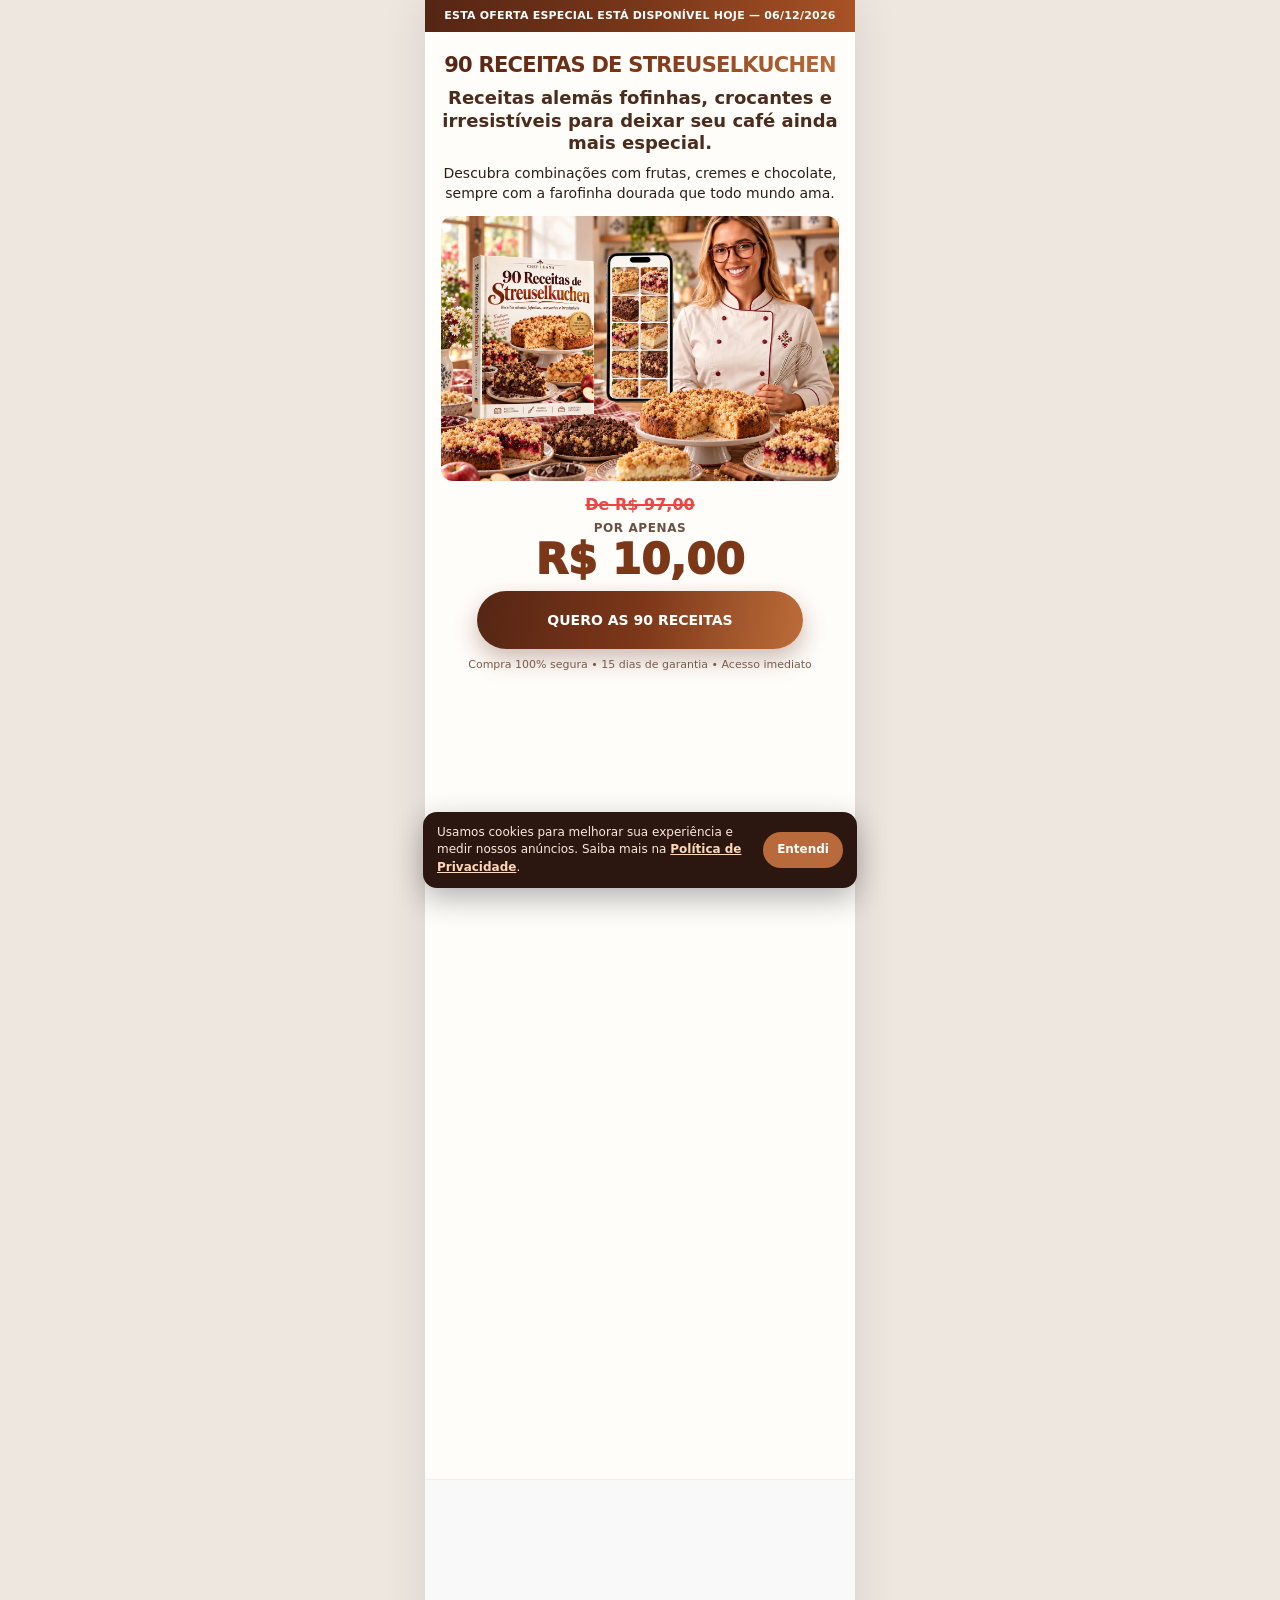
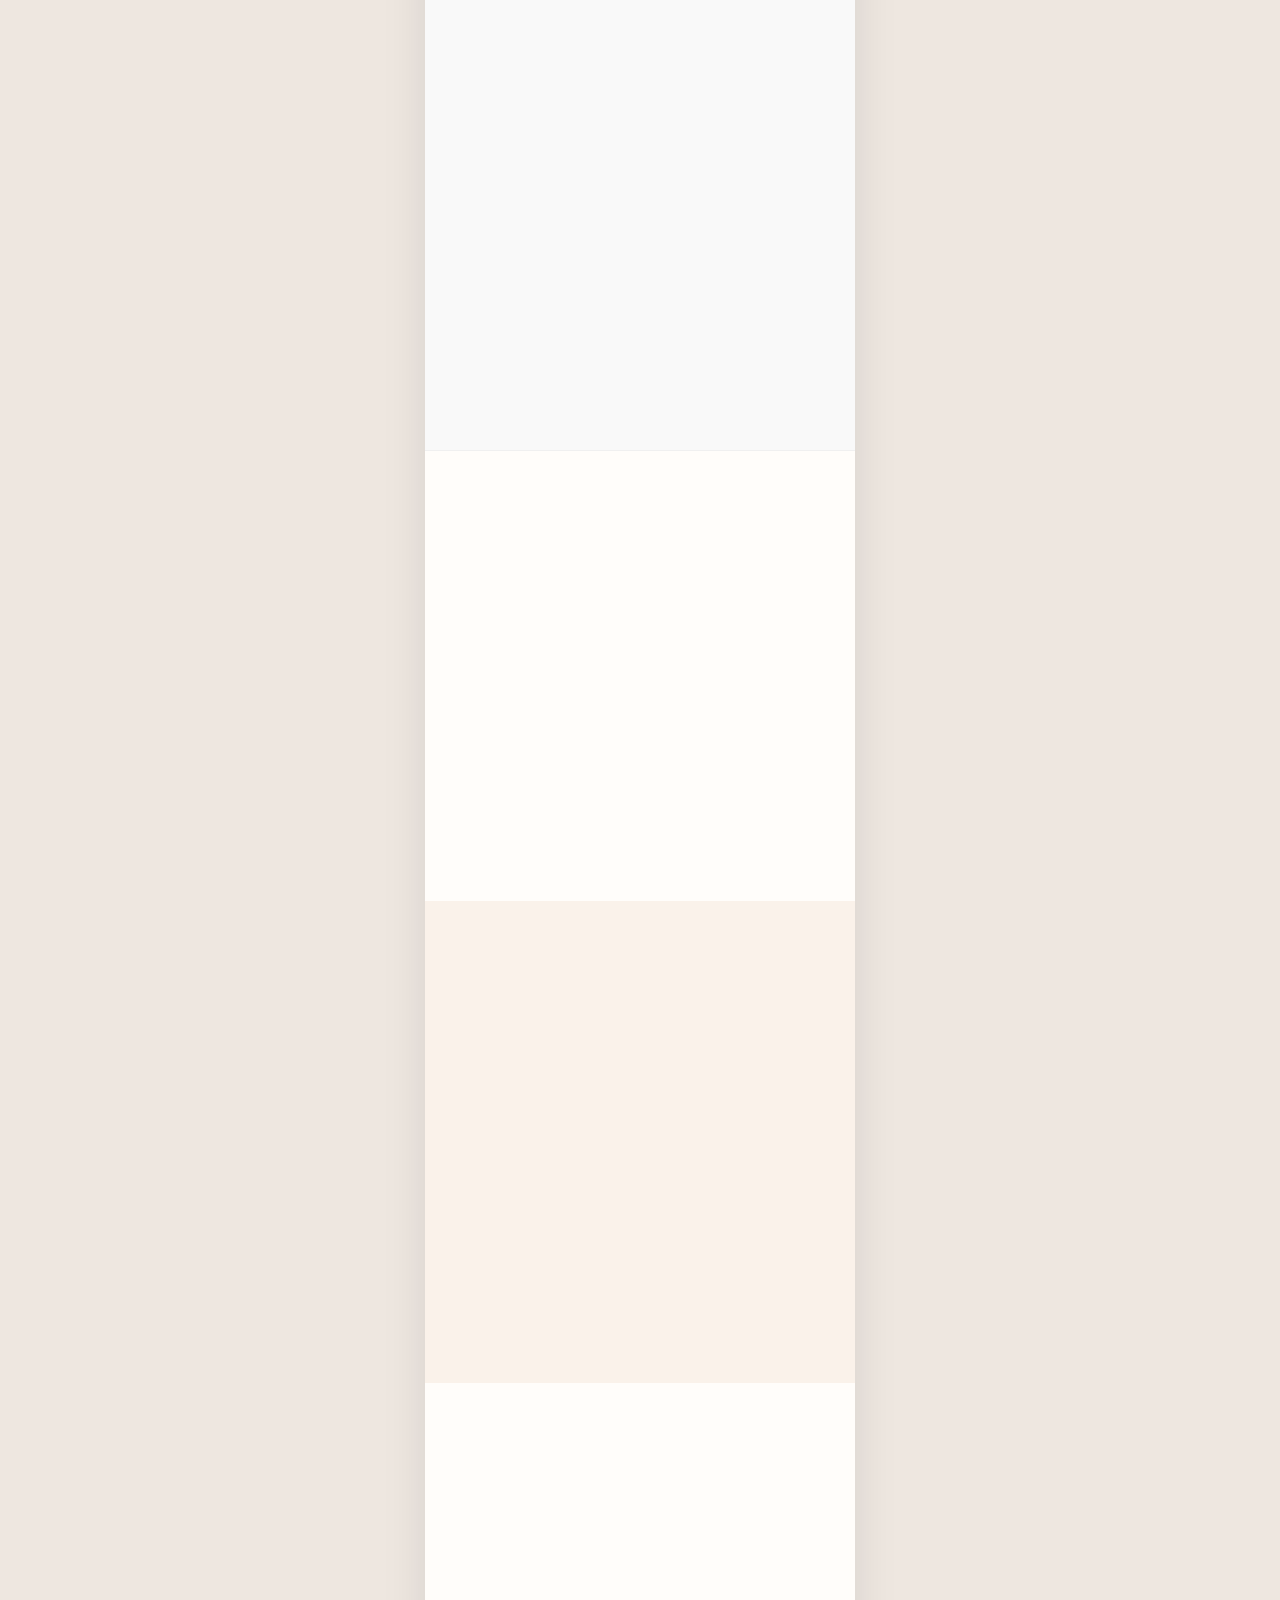
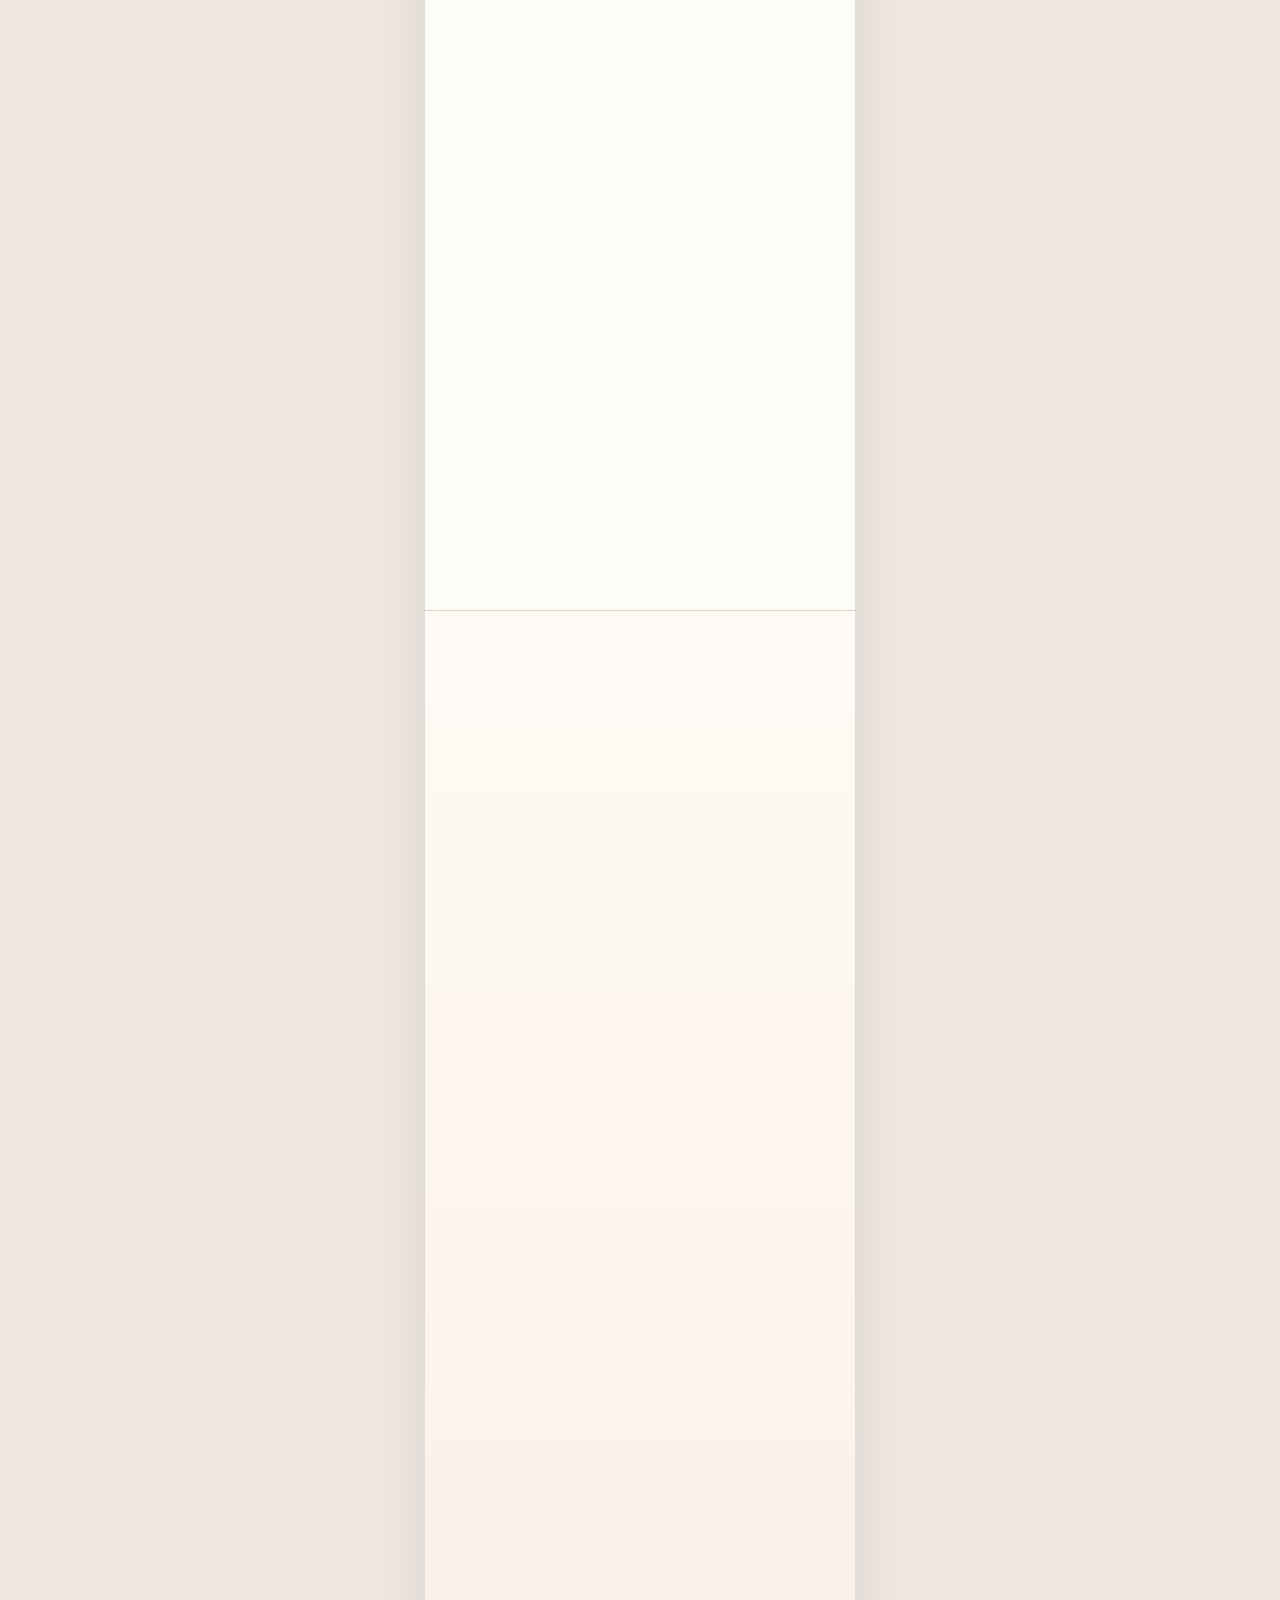
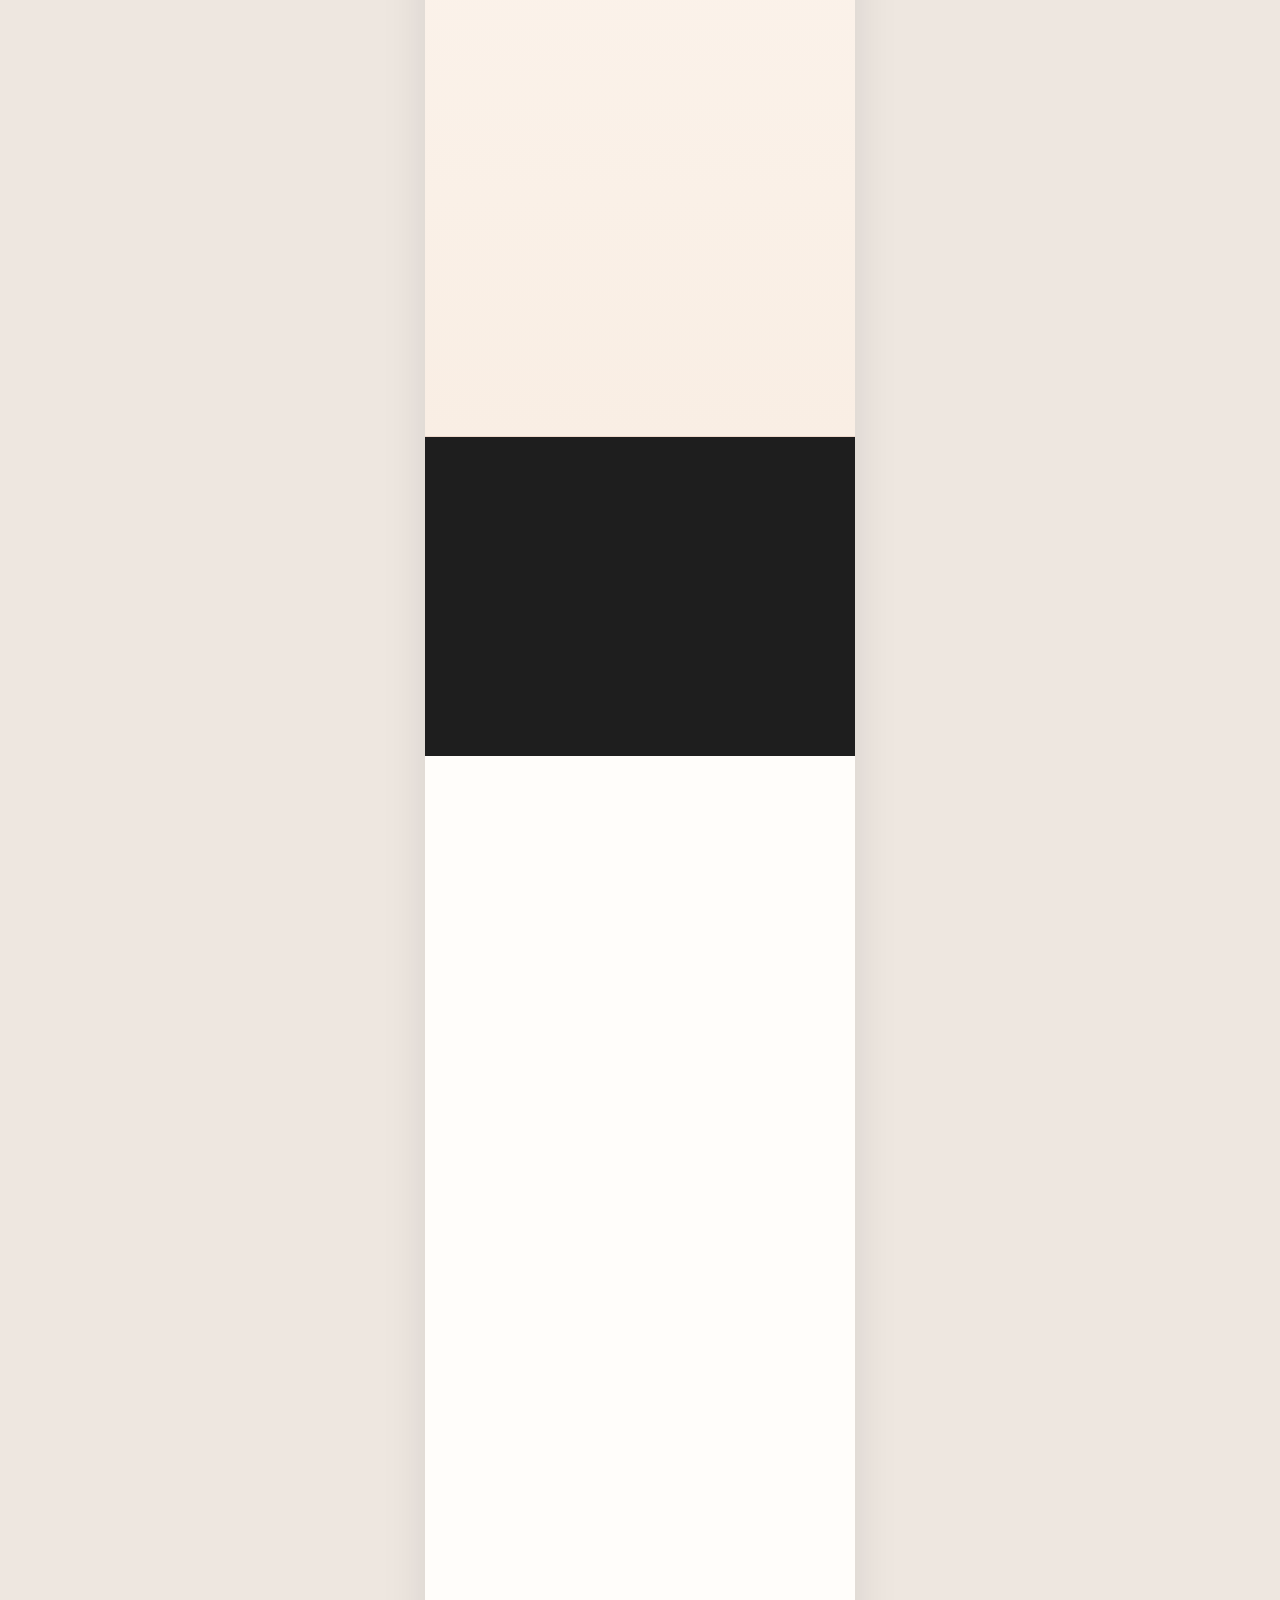
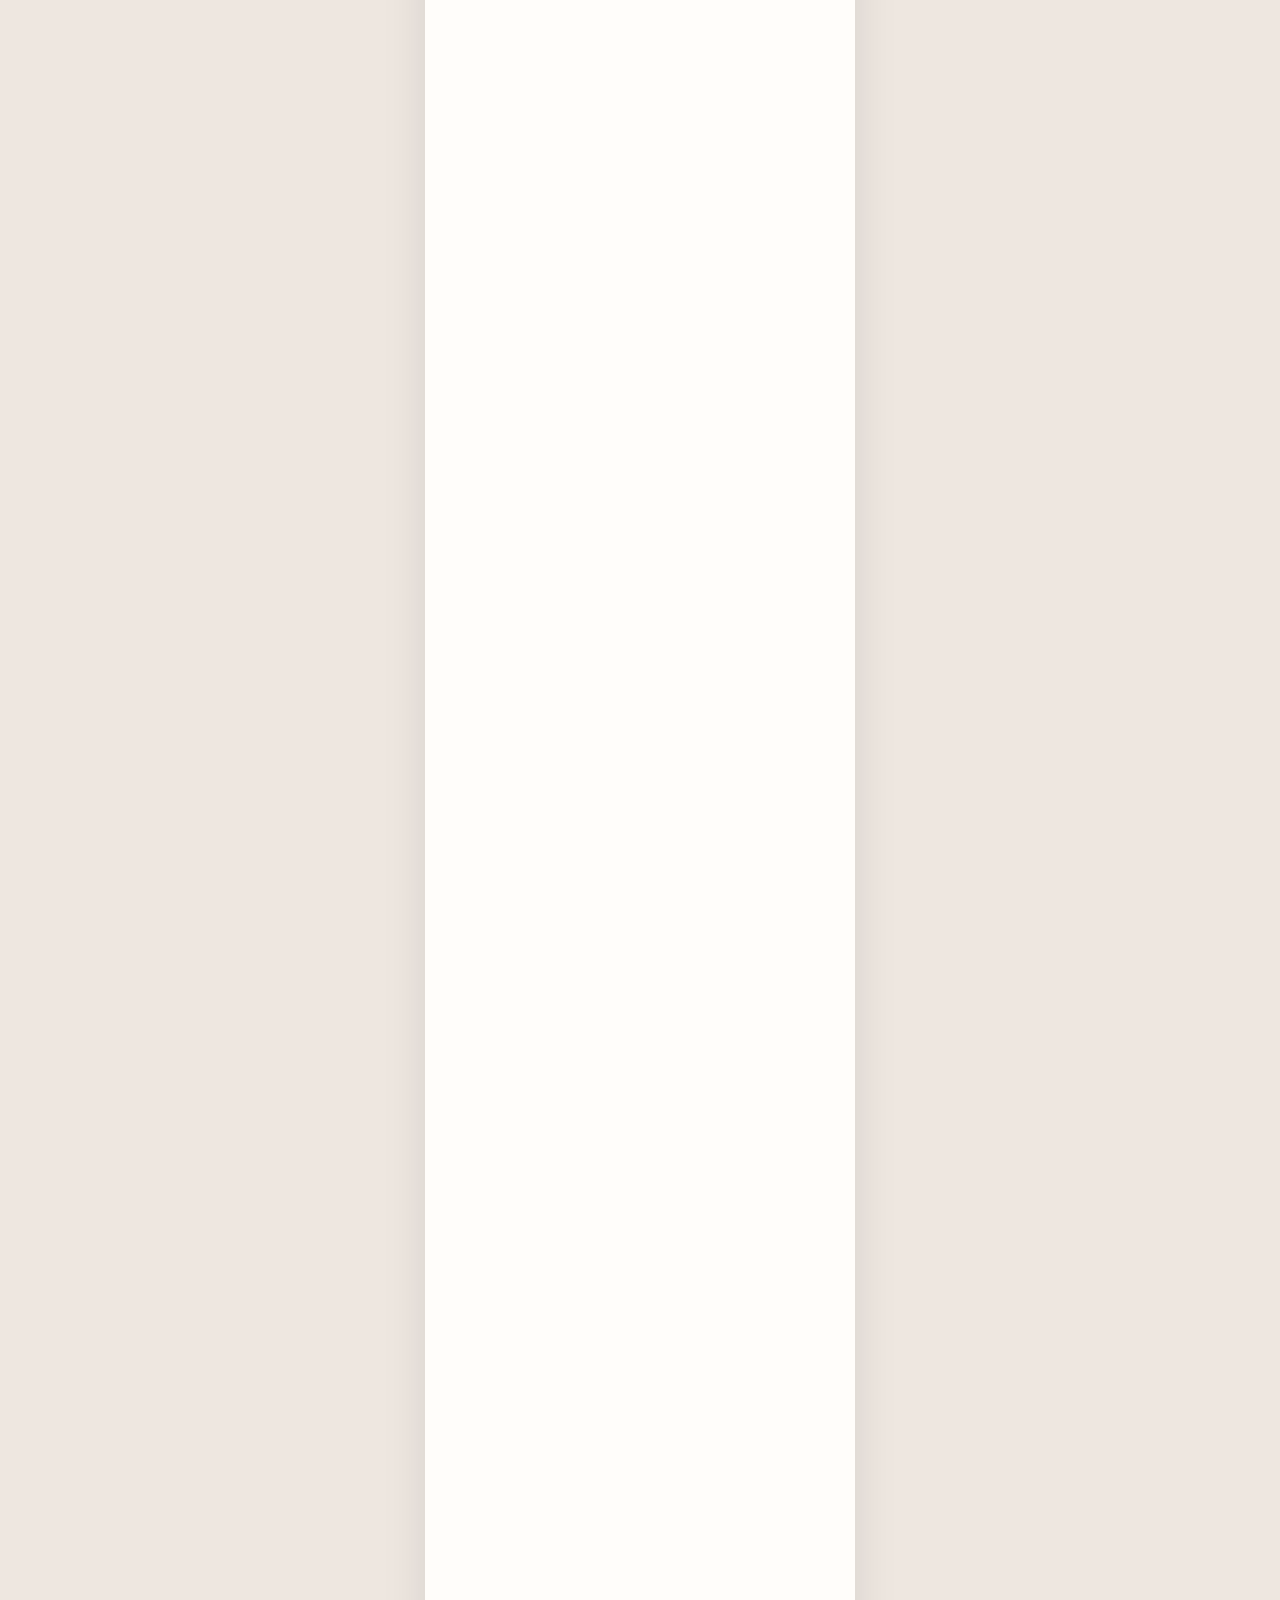
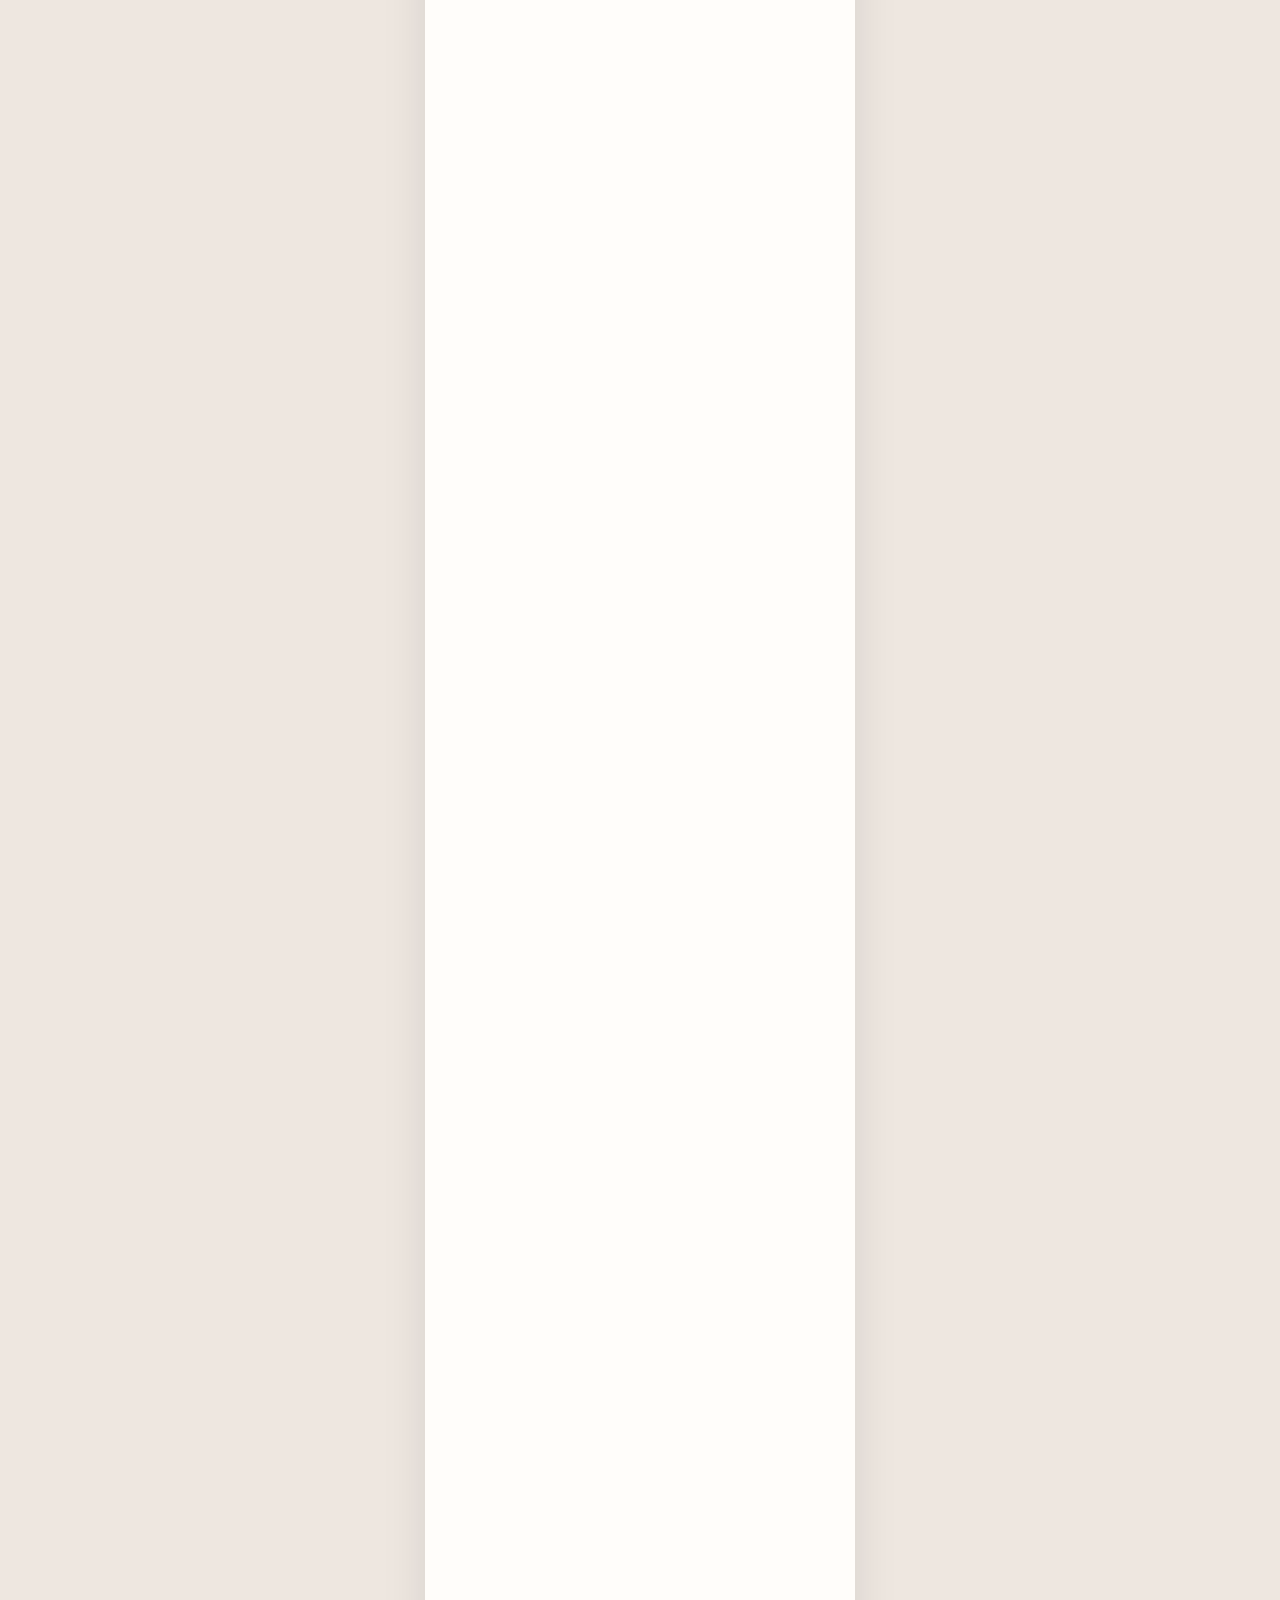
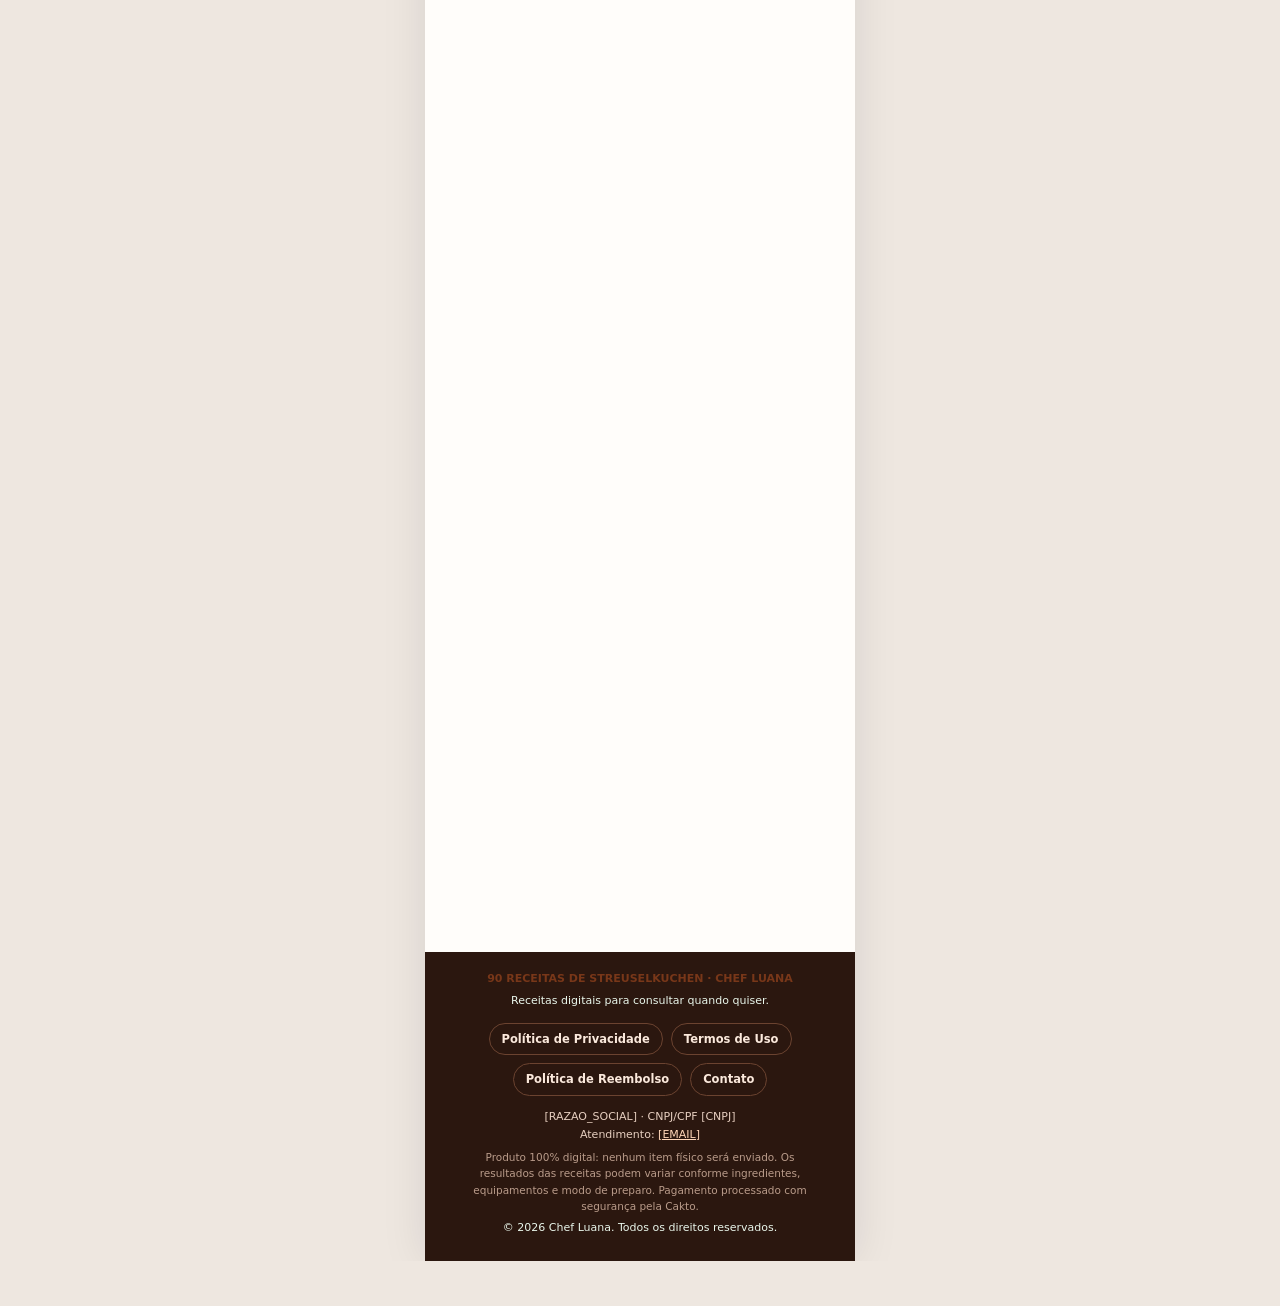
==== commit 50f1385b: "Adiciona políticas, contato e aviso de cookies na página em português Co-Authored-By: Claude Opus 5." ====
--- a/index.html
+++ b/index.html
@@ -16,6 +16,7 @@
     <!-- Pixel do Google: entra aqui -->
 
     <link rel="stylesheet" href="styles.css" />
+    <link rel="stylesheet" href="legal.css" />
     <style>[hidden]{display:none!important}</style>
   </head>
   <body>
@@ -187,11 +188,35 @@
         <footer class="lc-footer">
           <strong>90 RECEITAS DE STREUSELKUCHEN · CHEF LUANA</strong>
           <p>Receitas digitais para consultar quando quiser.</p>
+          <nav class="lc-legal-links" aria-label="Informações legais">
+            <a href="politica-de-privacidade/">Política de Privacidade</a>
+            <a href="termos-de-uso/">Termos de Uso</a>
+            <a href="politica-de-reembolso/">Política de Reembolso</a>
+            <a href="contato/">Contato</a>
+          </nav>
+          <p class="lc-legal-company">[RAZAO_SOCIAL] · CNPJ/CPF [CNPJ]<br />Atendimento: <a href="mailto:[EMAIL]">[EMAIL]</a></p>
+          <p class="lc-legal-disclaimer">Produto 100% digital: nenhum item físico será enviado. Os resultados das receitas podem variar conforme ingredientes, equipamentos e modo de preparo. Pagamento processado com segurança pela Cakto.</p>
           <p>© 2026 Chef Luana. Todos os direitos reservados.</p>
         </footer>
       </main>
     </div>
 
+    <div class="cookie-bar" id="cookie-bar" hidden>
+      <span>Usamos cookies para melhorar sua experiência e medir nossos anúncios. Saiba mais na <a href="politica-de-privacidade/">Política de Privacidade</a>.</span>
+      <button type="button" id="cookie-ok">Entendi</button>
+    </div>
+    <script>
+      (function () {
+        var bar = document.getElementById("cookie-bar");
+        try { if (localStorage.getItem("cookie-ok")) return; } catch (e) {}
+        bar.hidden = false;
+        document.getElementById("cookie-ok").addEventListener("click", function () {
+          bar.hidden = true;
+          try { localStorage.setItem("cookie-ok", "1"); } catch (e) {}
+        });
+      })();
+    </script>
+
     <script src="app.js"></script>
   </body>
 </html>
--- a/legal.css
+++ b/legal.css
@@ -0,0 +1,29 @@
+/* Páginas legais (privacidade, termos, reembolso, contato) */
+.legal-page{background:#fffaf6;padding-bottom:0}
+.legal-top{display:flex;align-items:center;justify-content:space-between;gap:12px;padding:14px 18px;background:#2b170f;color:#fbe9dc;font-size:12px;font-weight:800;letter-spacing:.04em}
+.legal-top a{color:#fbe9dc;text-decoration:none;white-space:nowrap}
+.legal-top a:hover{text-decoration:underline}
+.legal-body{padding:26px 20px 34px;color:#3a2a22;font-size:14.5px;line-height:1.65}
+.legal-body h1{margin:0 0 6px;color:#2b170f;font-size:26px;line-height:1.15;font-weight:950}
+.legal-updated{margin:0 0 22px;color:#8a6f60;font-size:12px;font-weight:700}
+.legal-body h2{margin:26px 0 8px;color:#7c3719;font-size:17px;line-height:1.3;font-weight:900}
+.legal-body p,.legal-body ul{margin:0 0 12px}
+.legal-body ul{padding-left:20px}
+.legal-body li{margin-bottom:6px}
+.legal-body a{color:#7c3719;font-weight:700}
+.legal-box{margin:18px 0;padding:14px 16px;border-radius:14px;background:#fbf1ea;border:1px solid #f0dccd}
+.legal-box p:last-child{margin-bottom:0}
+.legal-back{display:block;margin:28px auto 0;padding:14px 18px;border-radius:999px;background:linear-gradient(90deg,#5a2510,#b96a3c);color:#fff!important;text-align:center;text-decoration:none;font-weight:900;font-size:14px}
+
+/* Rodapé com links legais (usado também na página de vendas) */
+.lc-legal-links{display:flex;flex-wrap:wrap;justify-content:center;gap:8px;margin:14px 0 12px}
+.lc-legal-links a{display:inline-block;padding:7px 12px;border:1px solid #6b4330;border-radius:999px;color:#fbe9dc;text-decoration:none;font-size:11.5px;font-weight:700}
+.lc-legal-links a:hover,.lc-legal-links a:focus-visible{background:#4a2617;border-color:#b96a3c}
+.lc-legal-company{color:#e7cfc0;line-height:1.6}
+.lc-legal-company a{color:#ffd6b8}
+.lc-legal-disclaimer{max-width:360px;color:#b99b8a;font-size:10.5px;line-height:1.55}
+
+/* Aviso de cookies */
+.cookie-bar{font-family:ui-sans-serif,system-ui,sans-serif;position:fixed;left:50%;bottom:12px;z-index:90;transform:translateX(-50%);width:min(406px,calc(100% - 24px));display:flex;align-items:center;gap:12px;padding:12px 14px;border-radius:14px;background:#2b170f;color:#fbe9dc;font-size:12px;line-height:1.45;box-shadow:0 10px 30px #0000004d}
+.cookie-bar a{color:#ffd6b8;font-weight:700}
+.cookie-bar button{flex:none;padding:9px 14px;border:0;border-radius:999px;background:#b96a3c;color:#fff;font-weight:900;font-size:12px;cursor:pointer}
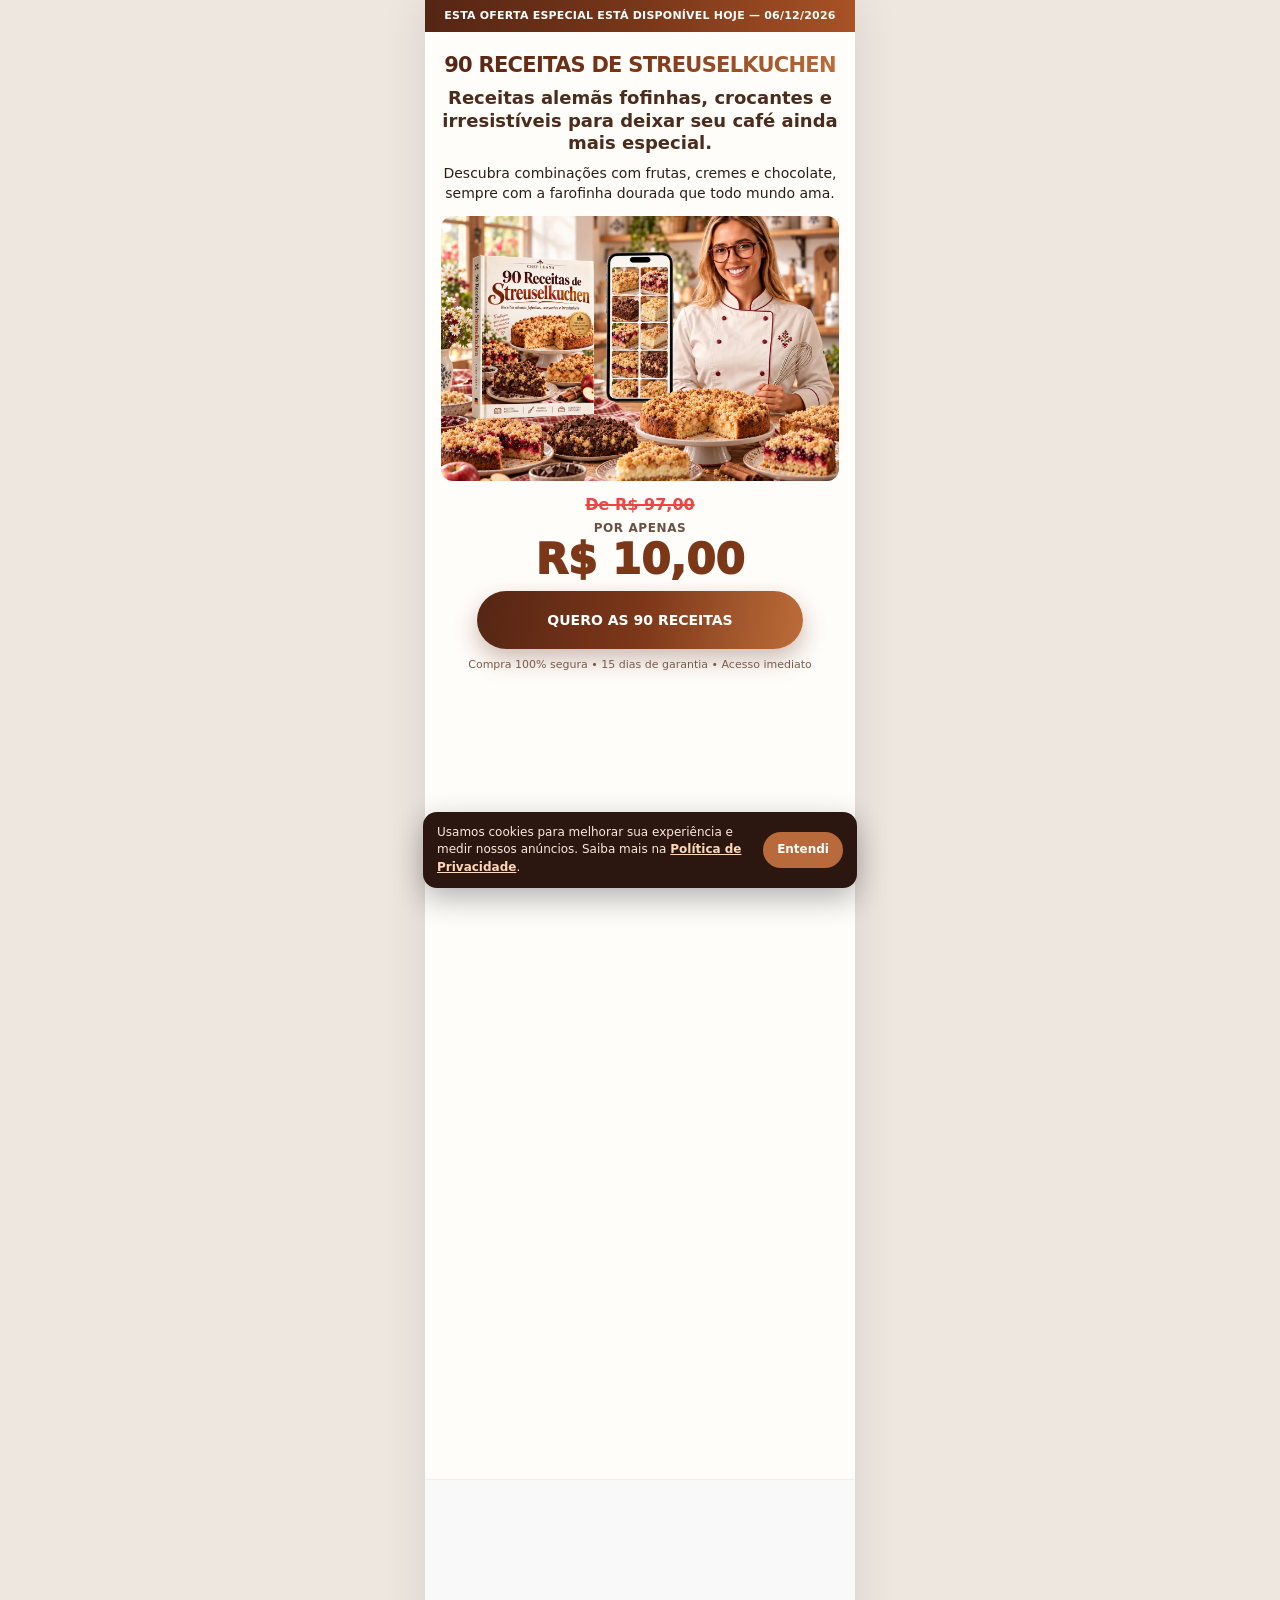
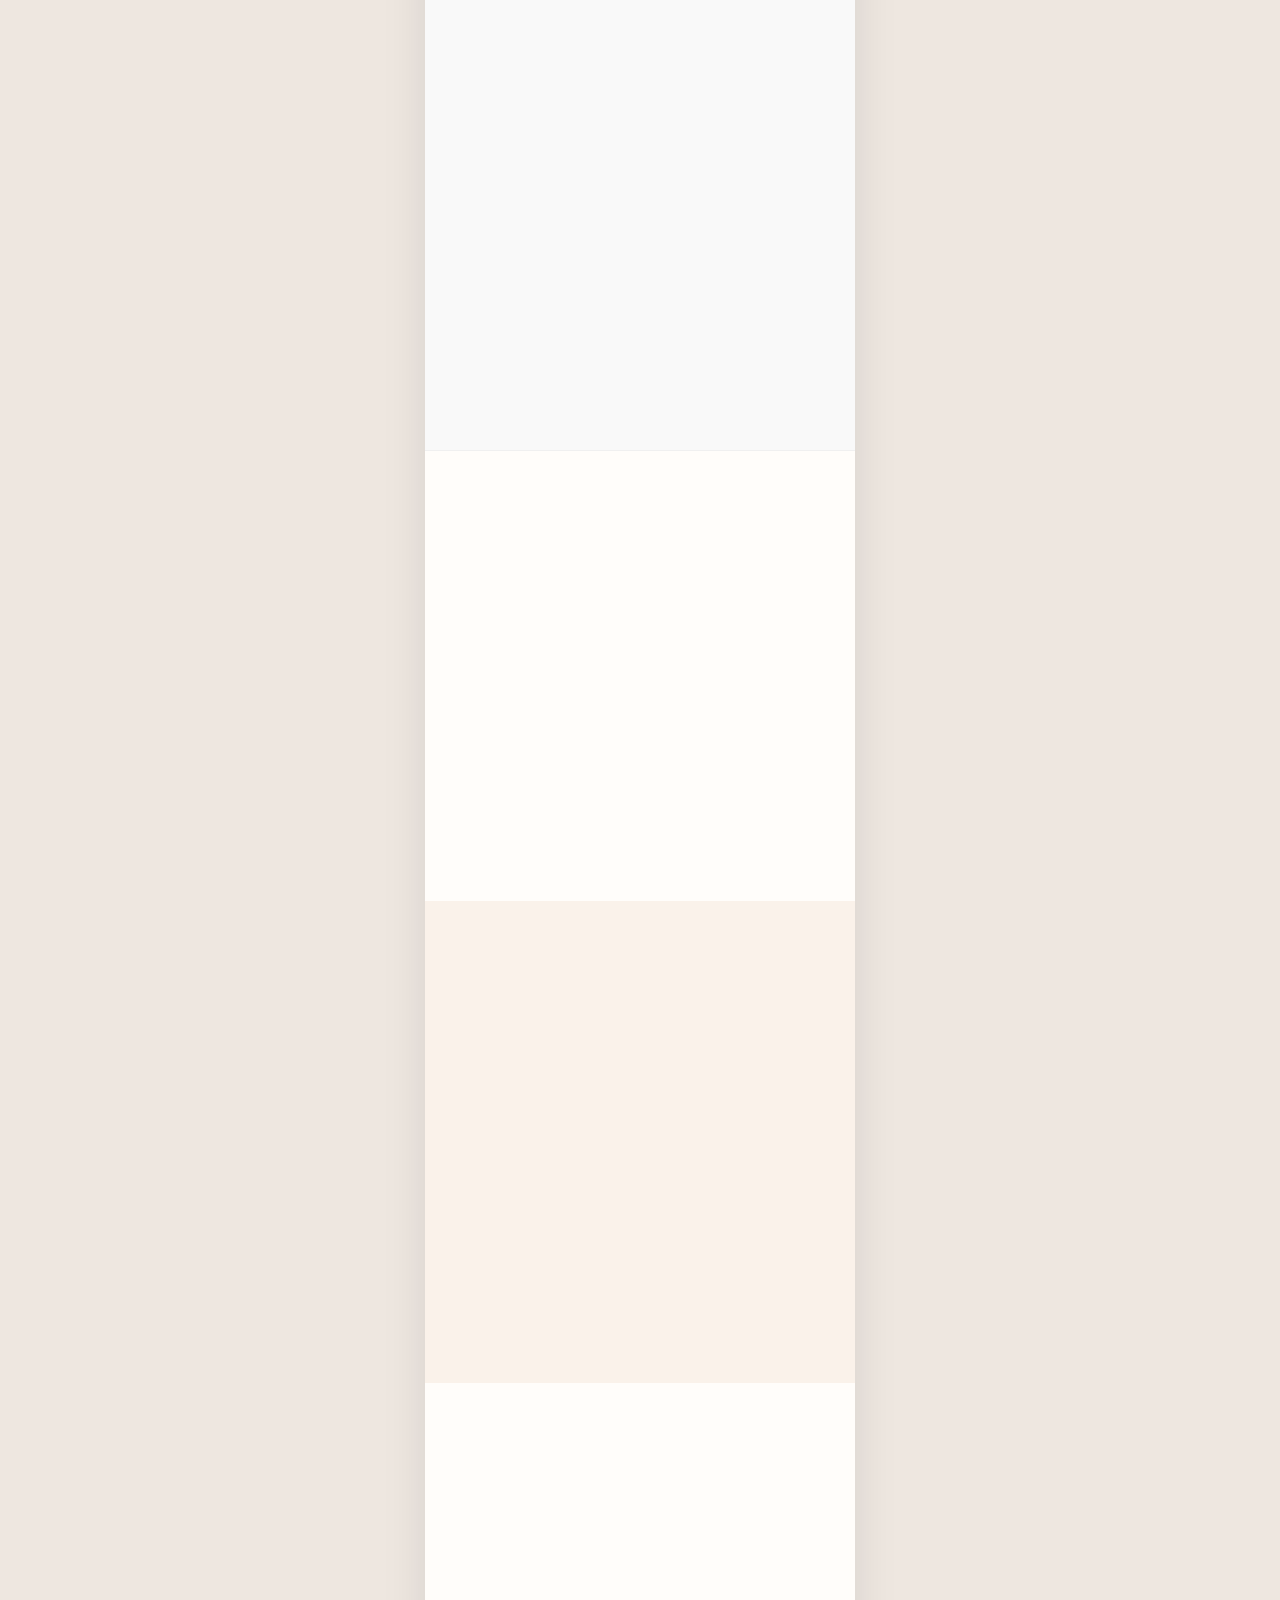
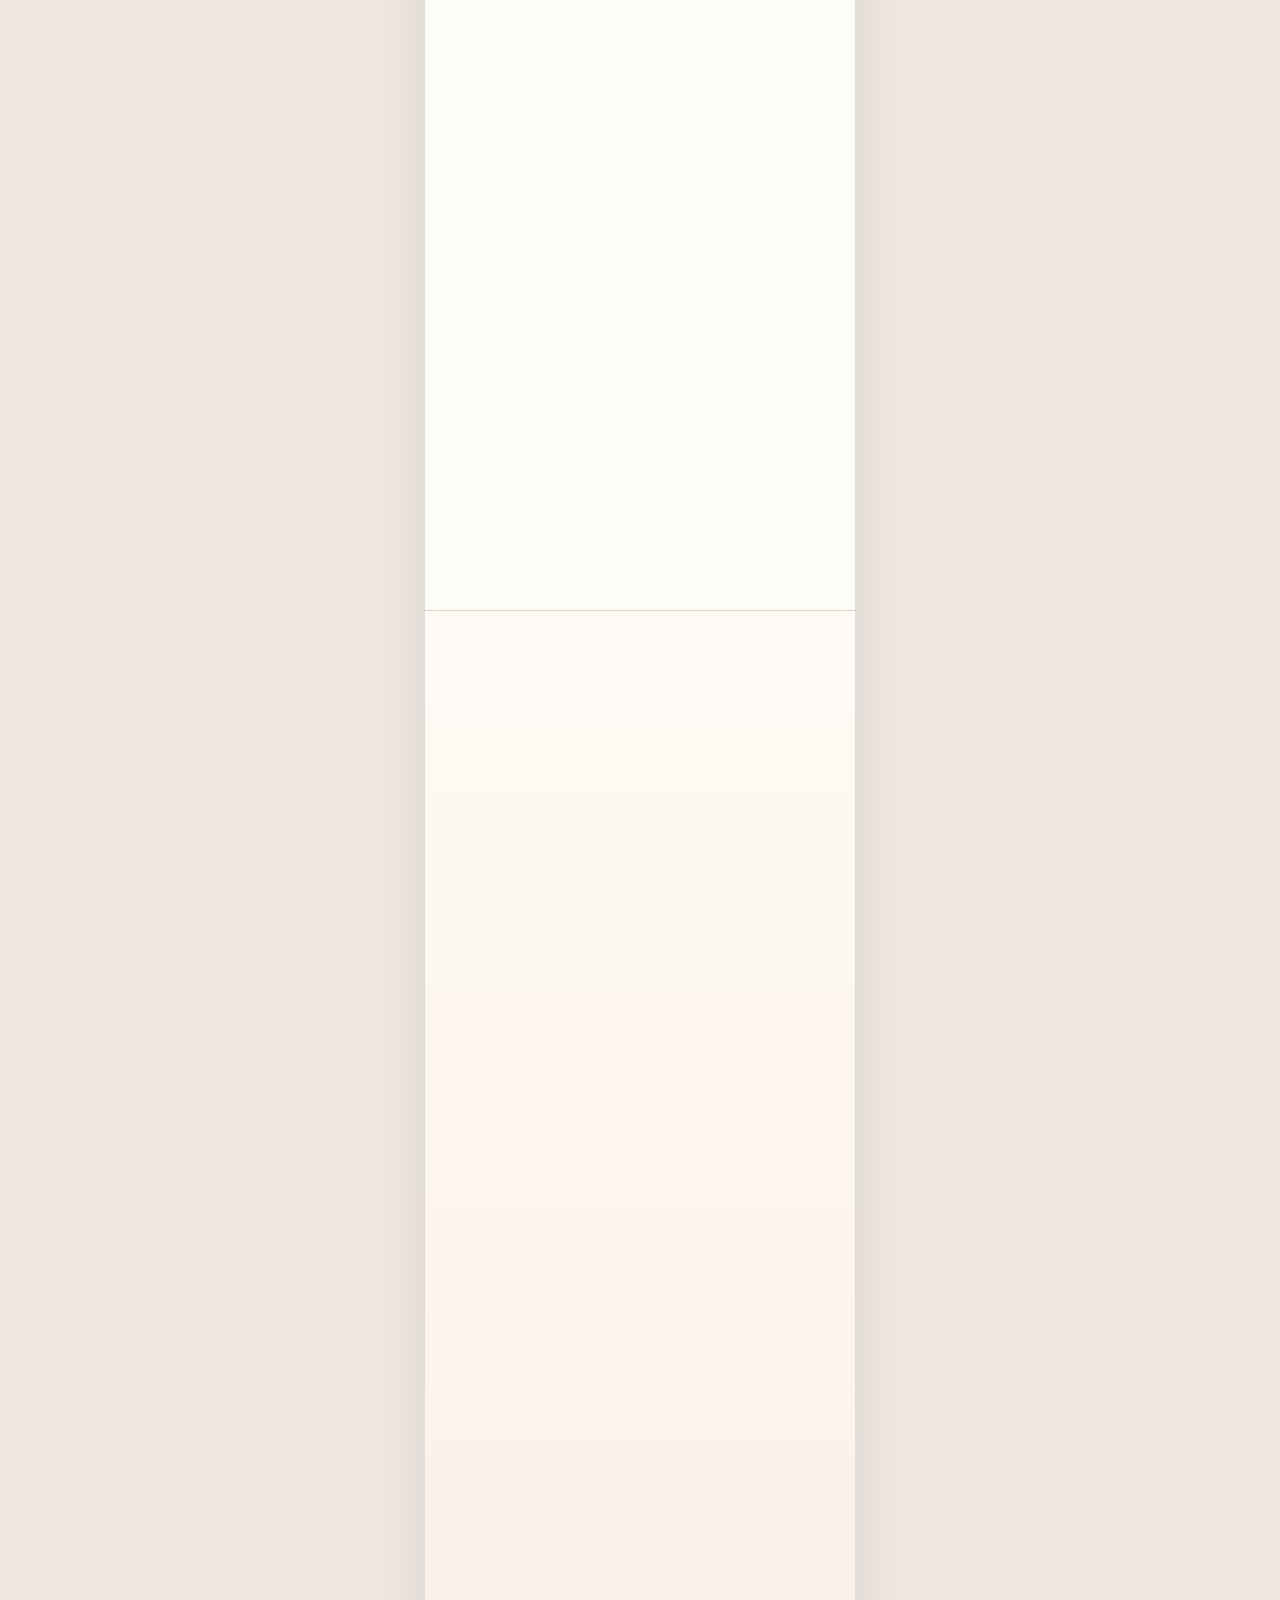
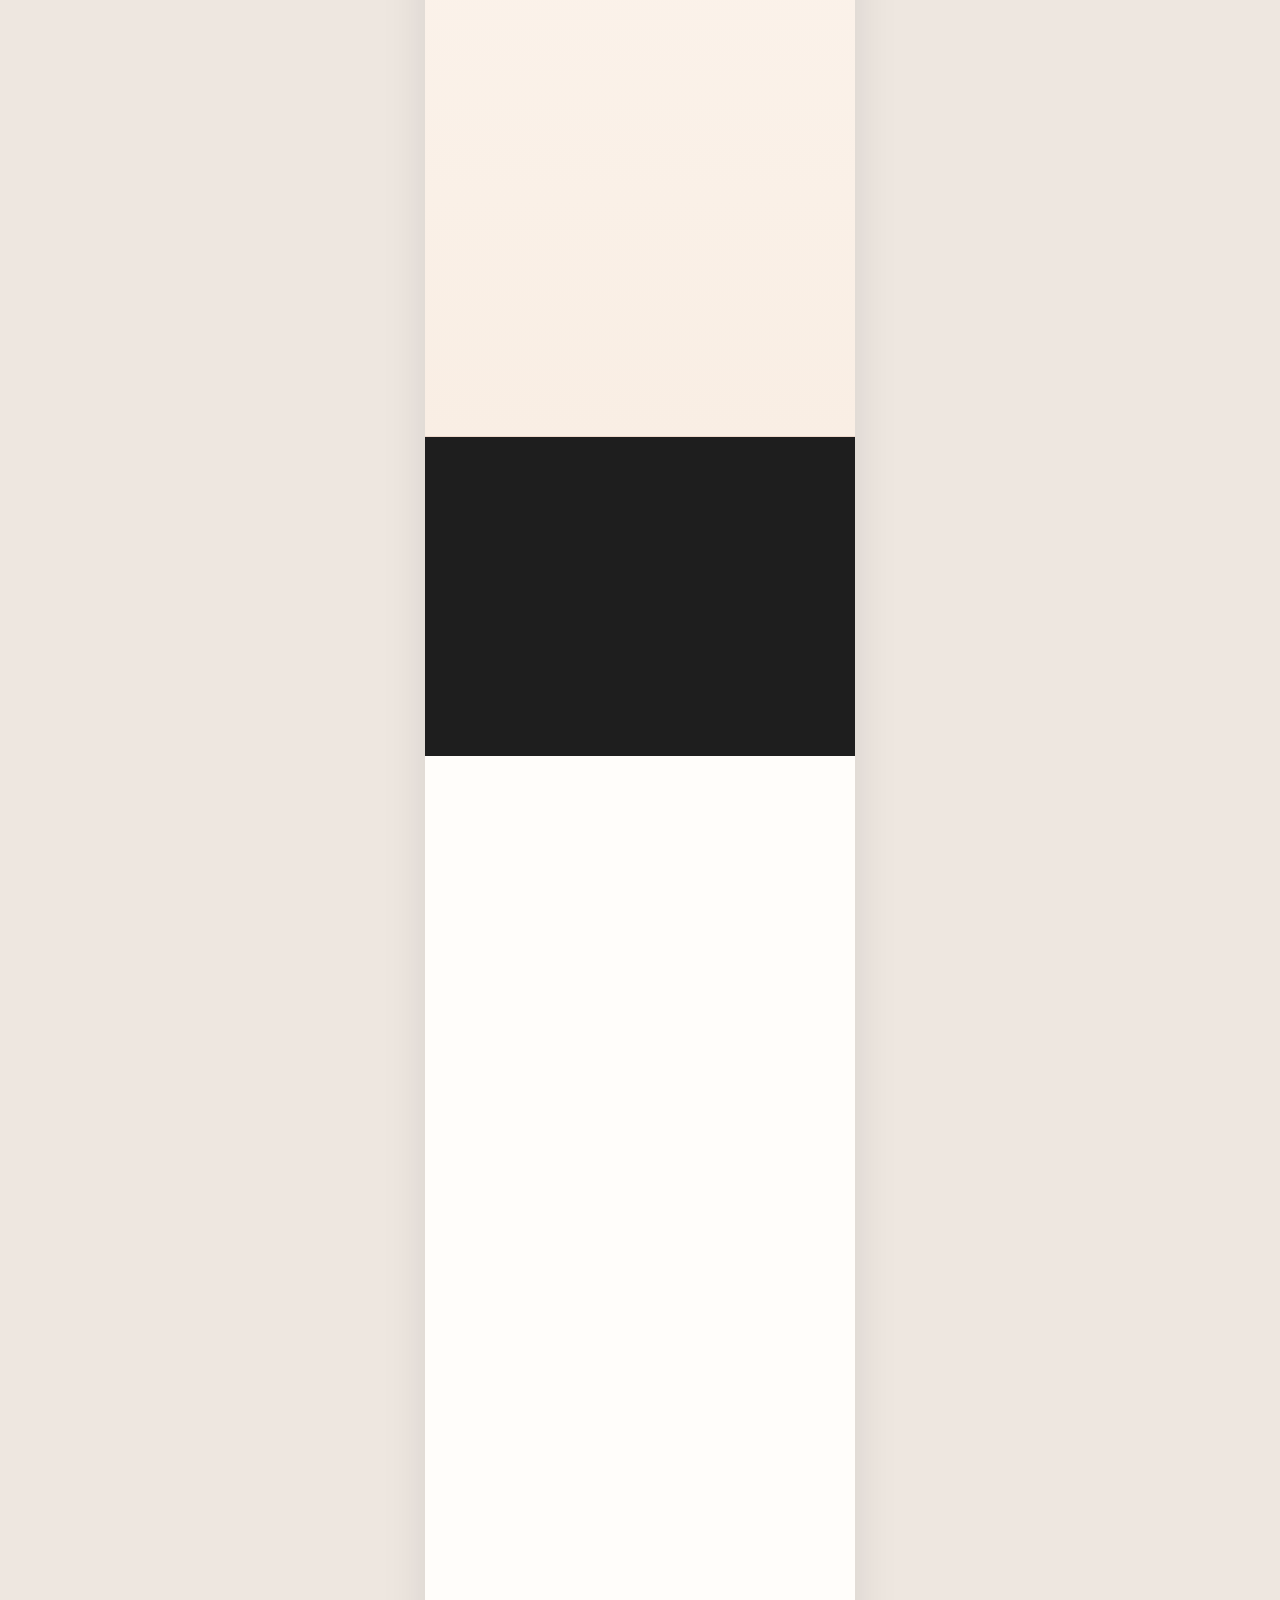
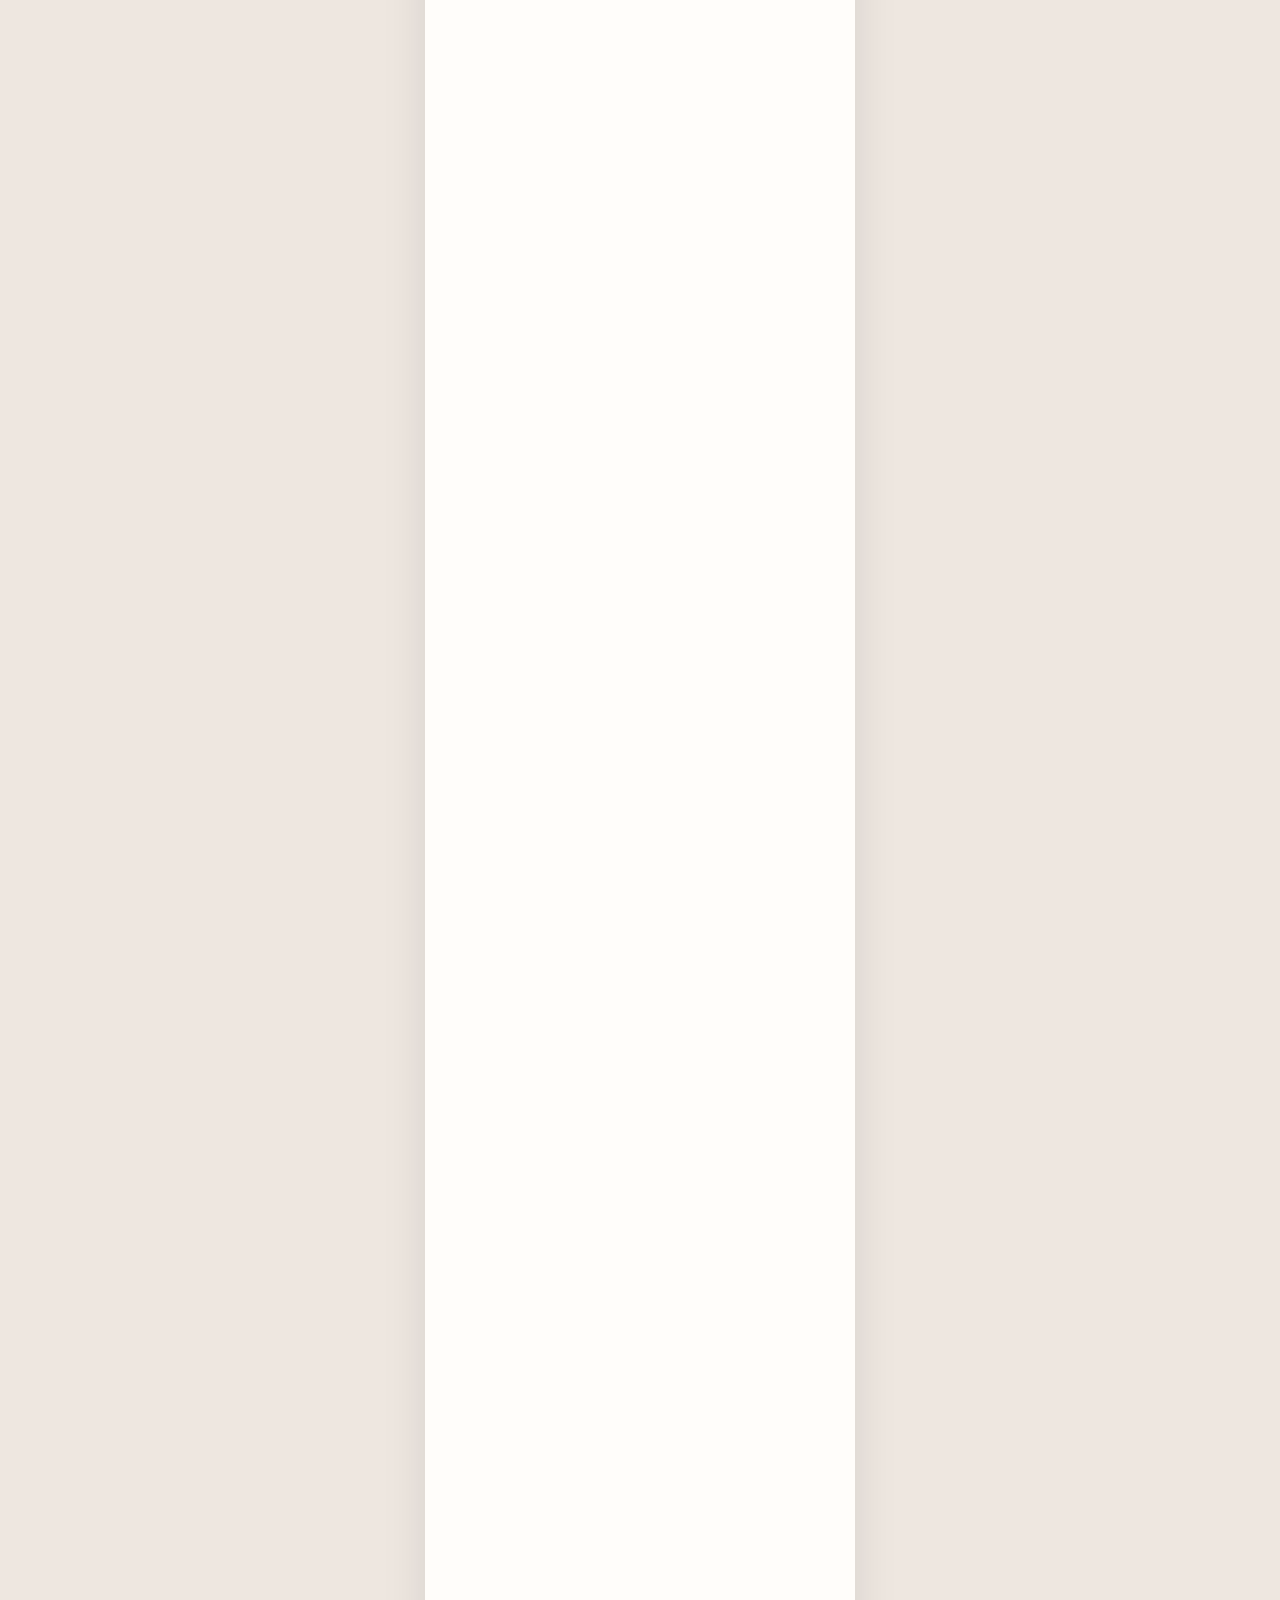
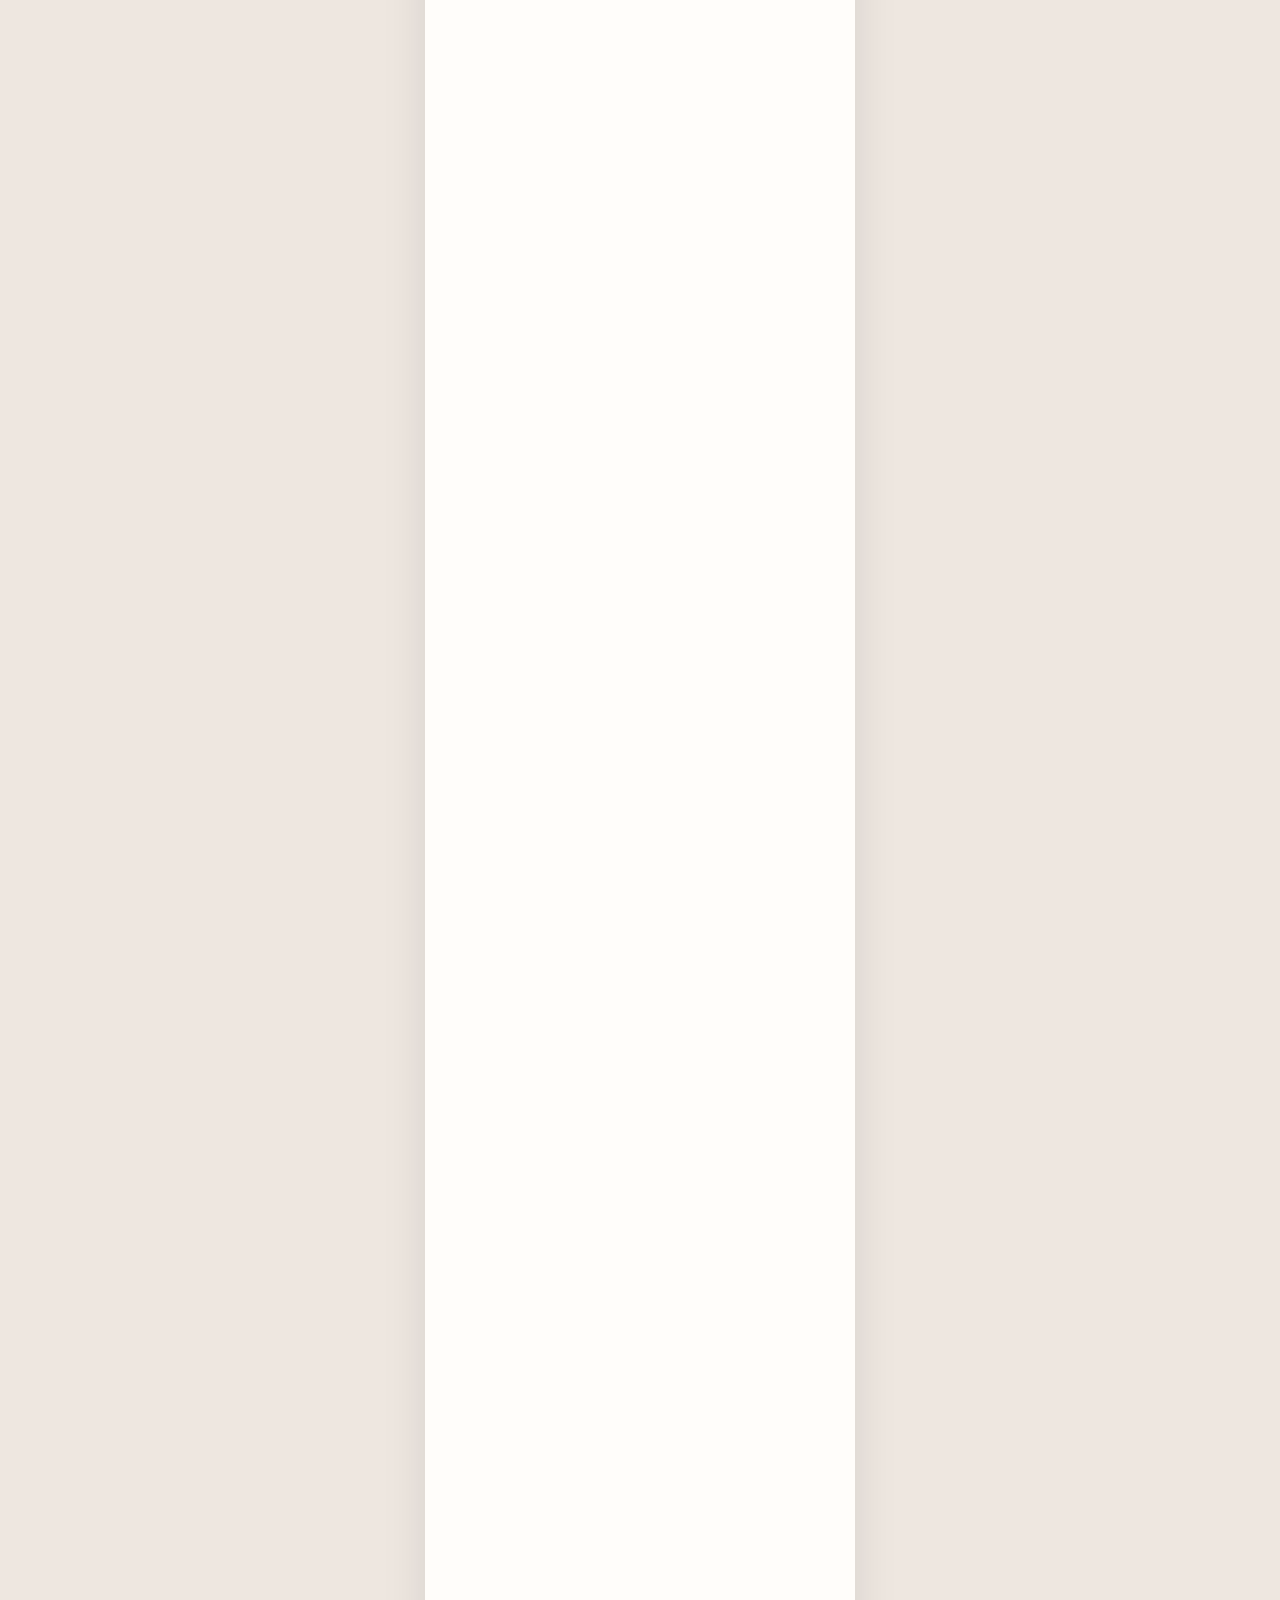
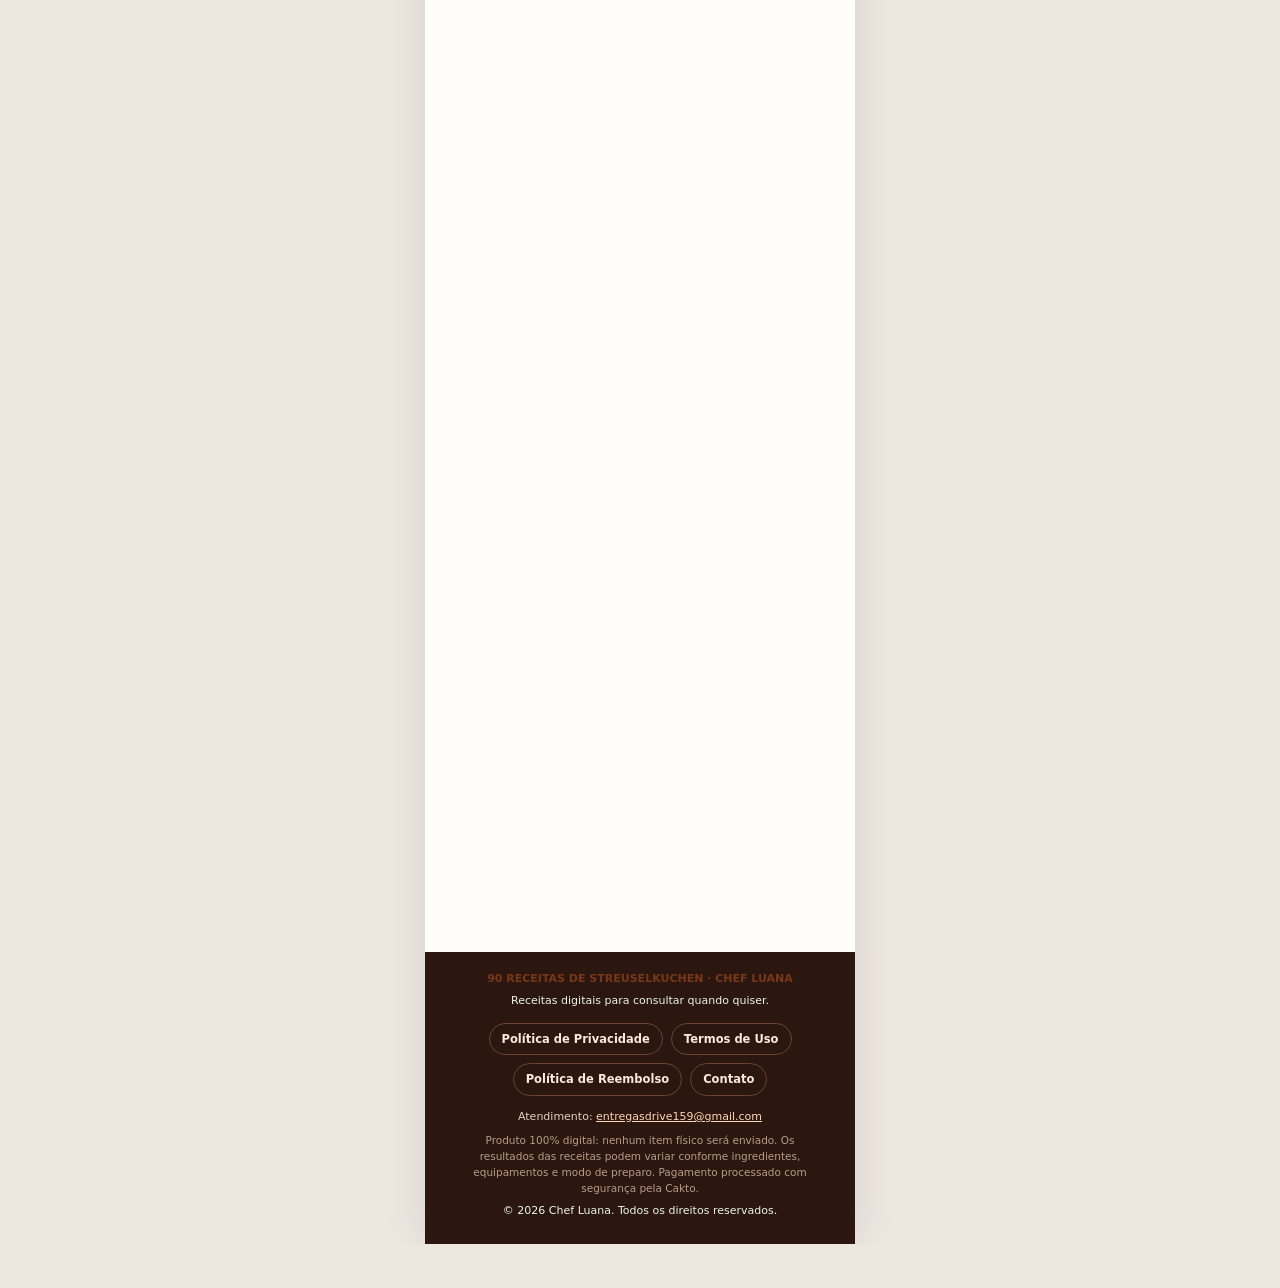
==== commit 1baa2e0c: "Preenche e-mail de atendimento e remove CNPJ por enquanto Co-Authored-By: Claude Opus 5.5 <noreply@a" ====
--- a/index.html
+++ b/index.html
@@ -194,7 +194,7 @@
             <a href="politica-de-reembolso/">Política de Reembolso</a>
             <a href="contato/">Contato</a>
           </nav>
-          <p class="lc-legal-company">[RAZAO_SOCIAL] · CNPJ/CPF [CNPJ]<br />Atendimento: <a href="mailto:[EMAIL]">[EMAIL]</a></p>
+          <p class="lc-legal-company">Atendimento: <a href="mailto:entregasdrive159@gmail.com">entregasdrive159@gmail.com</a></p>
           <p class="lc-legal-disclaimer">Produto 100% digital: nenhum item físico será enviado. Os resultados das receitas podem variar conforme ingredientes, equipamentos e modo de preparo. Pagamento processado com segurança pela Cakto.</p>
           <p>© 2026 Chef Luana. Todos os direitos reservados.</p>
         </footer>
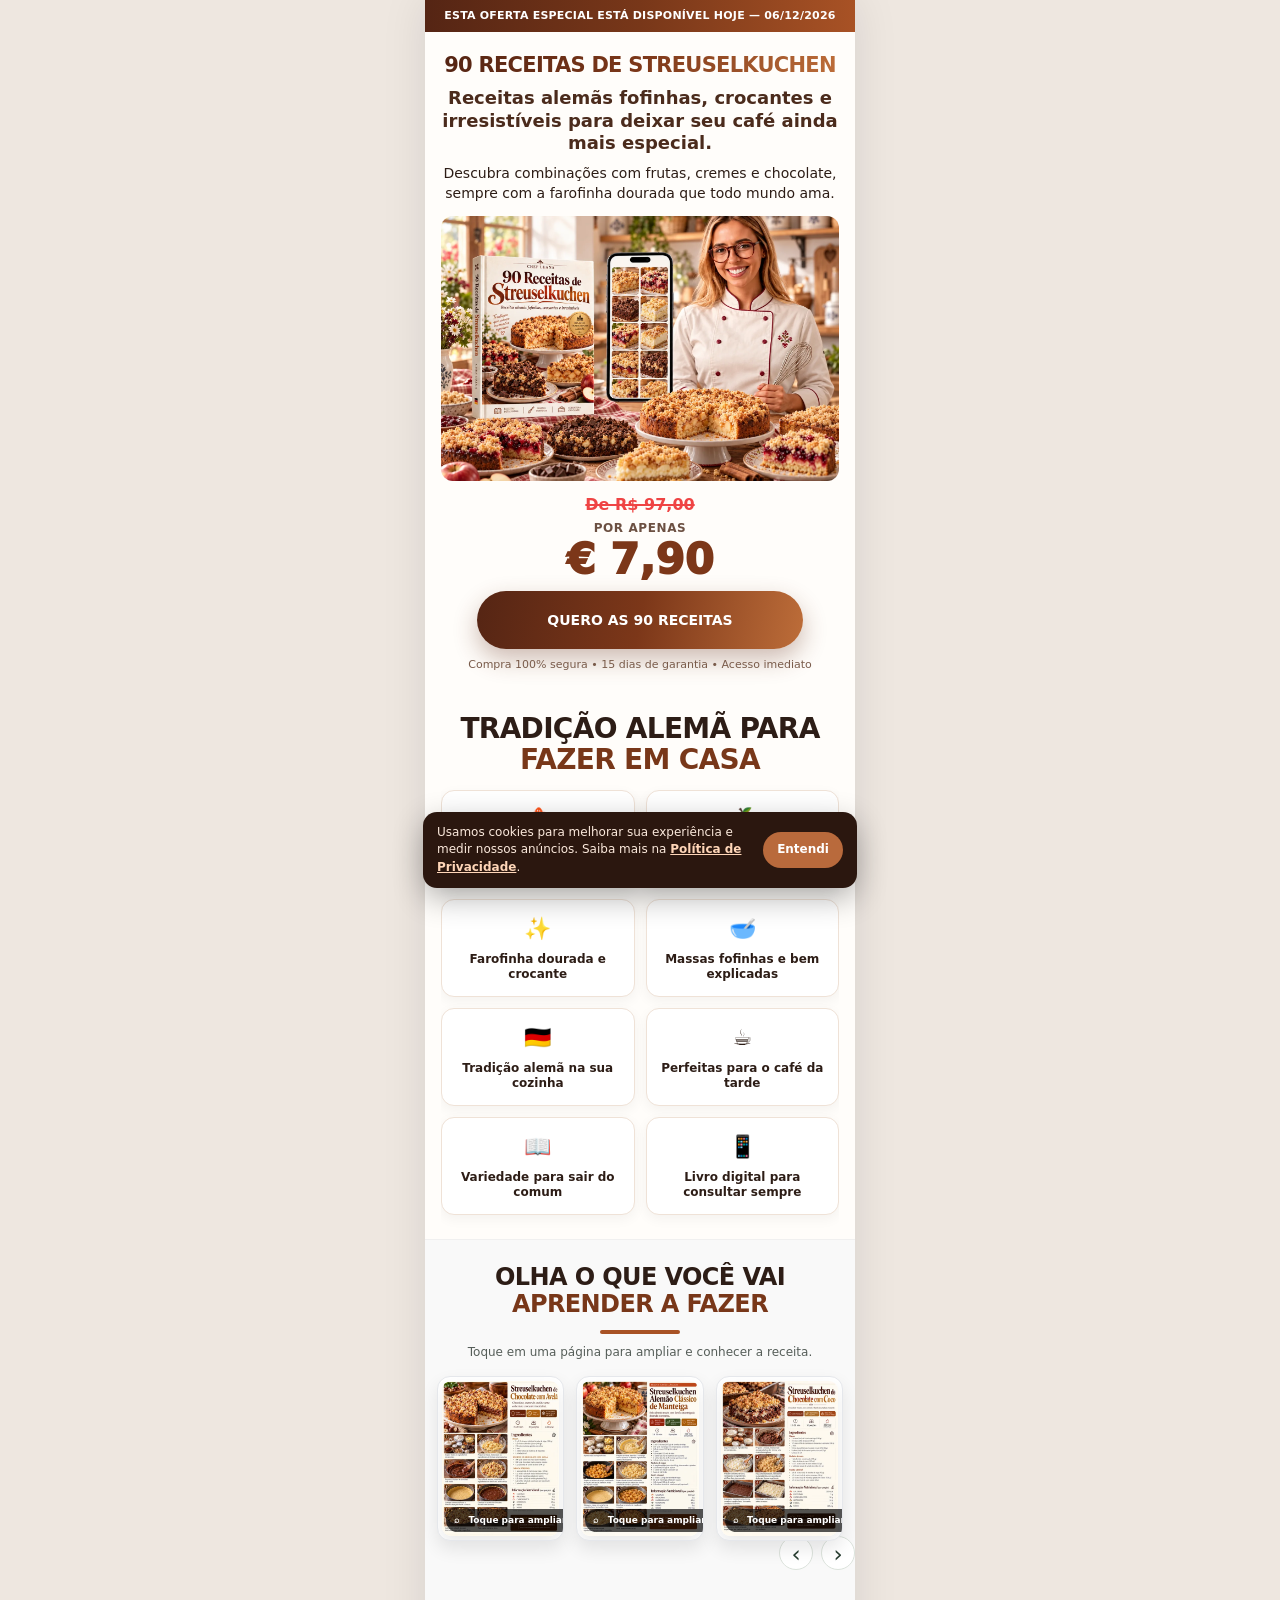
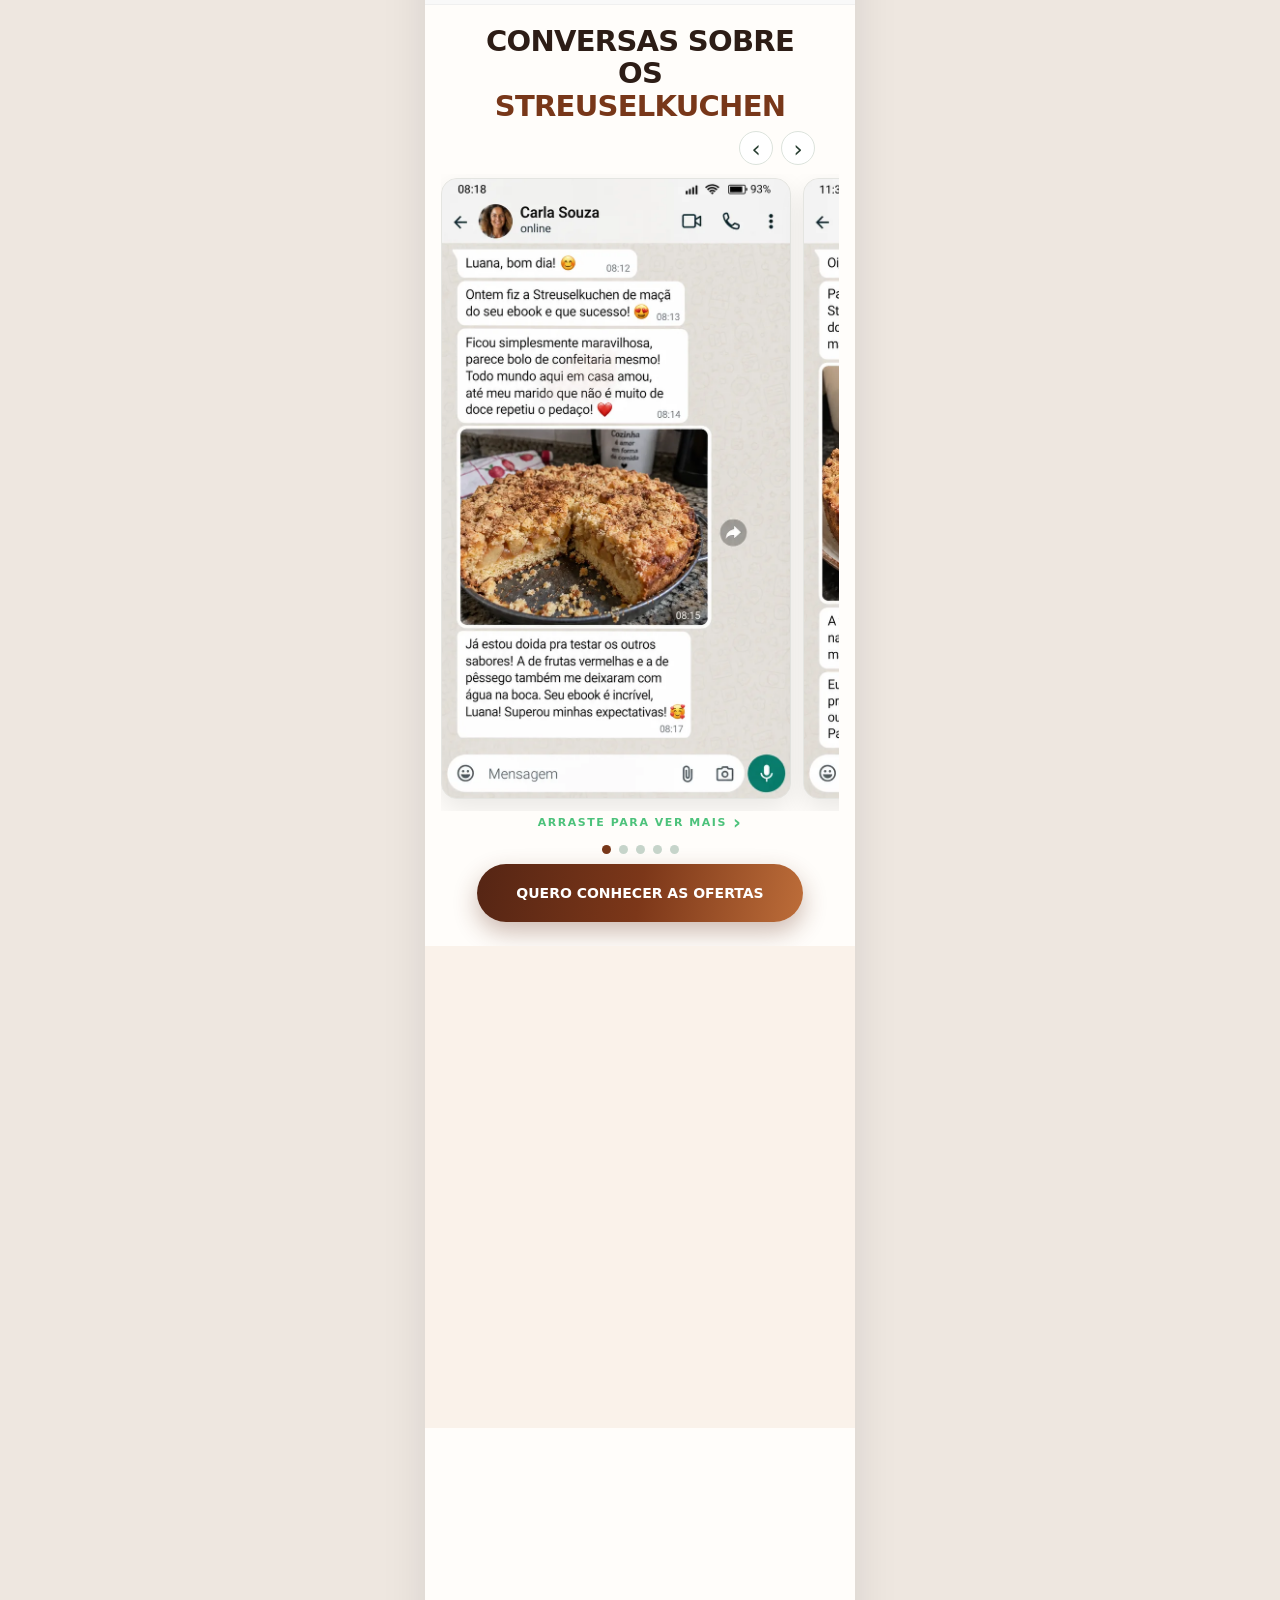
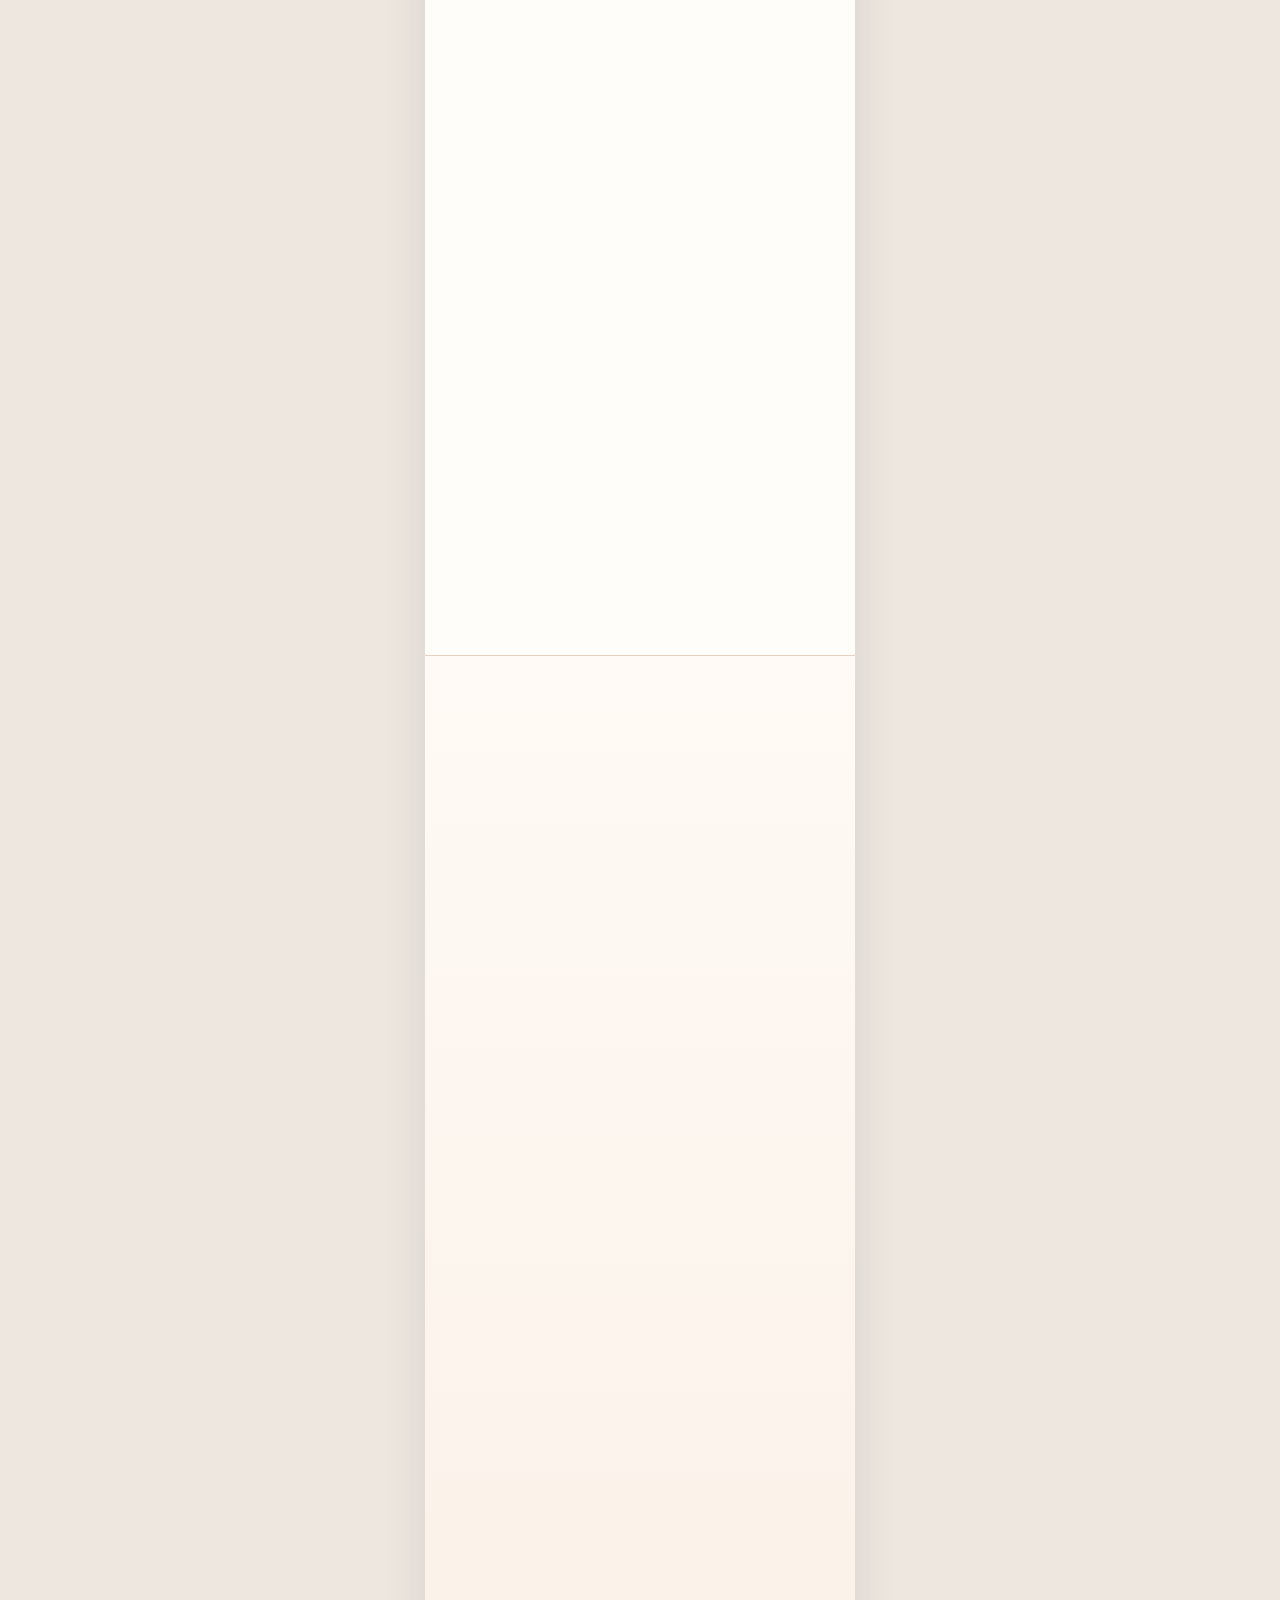
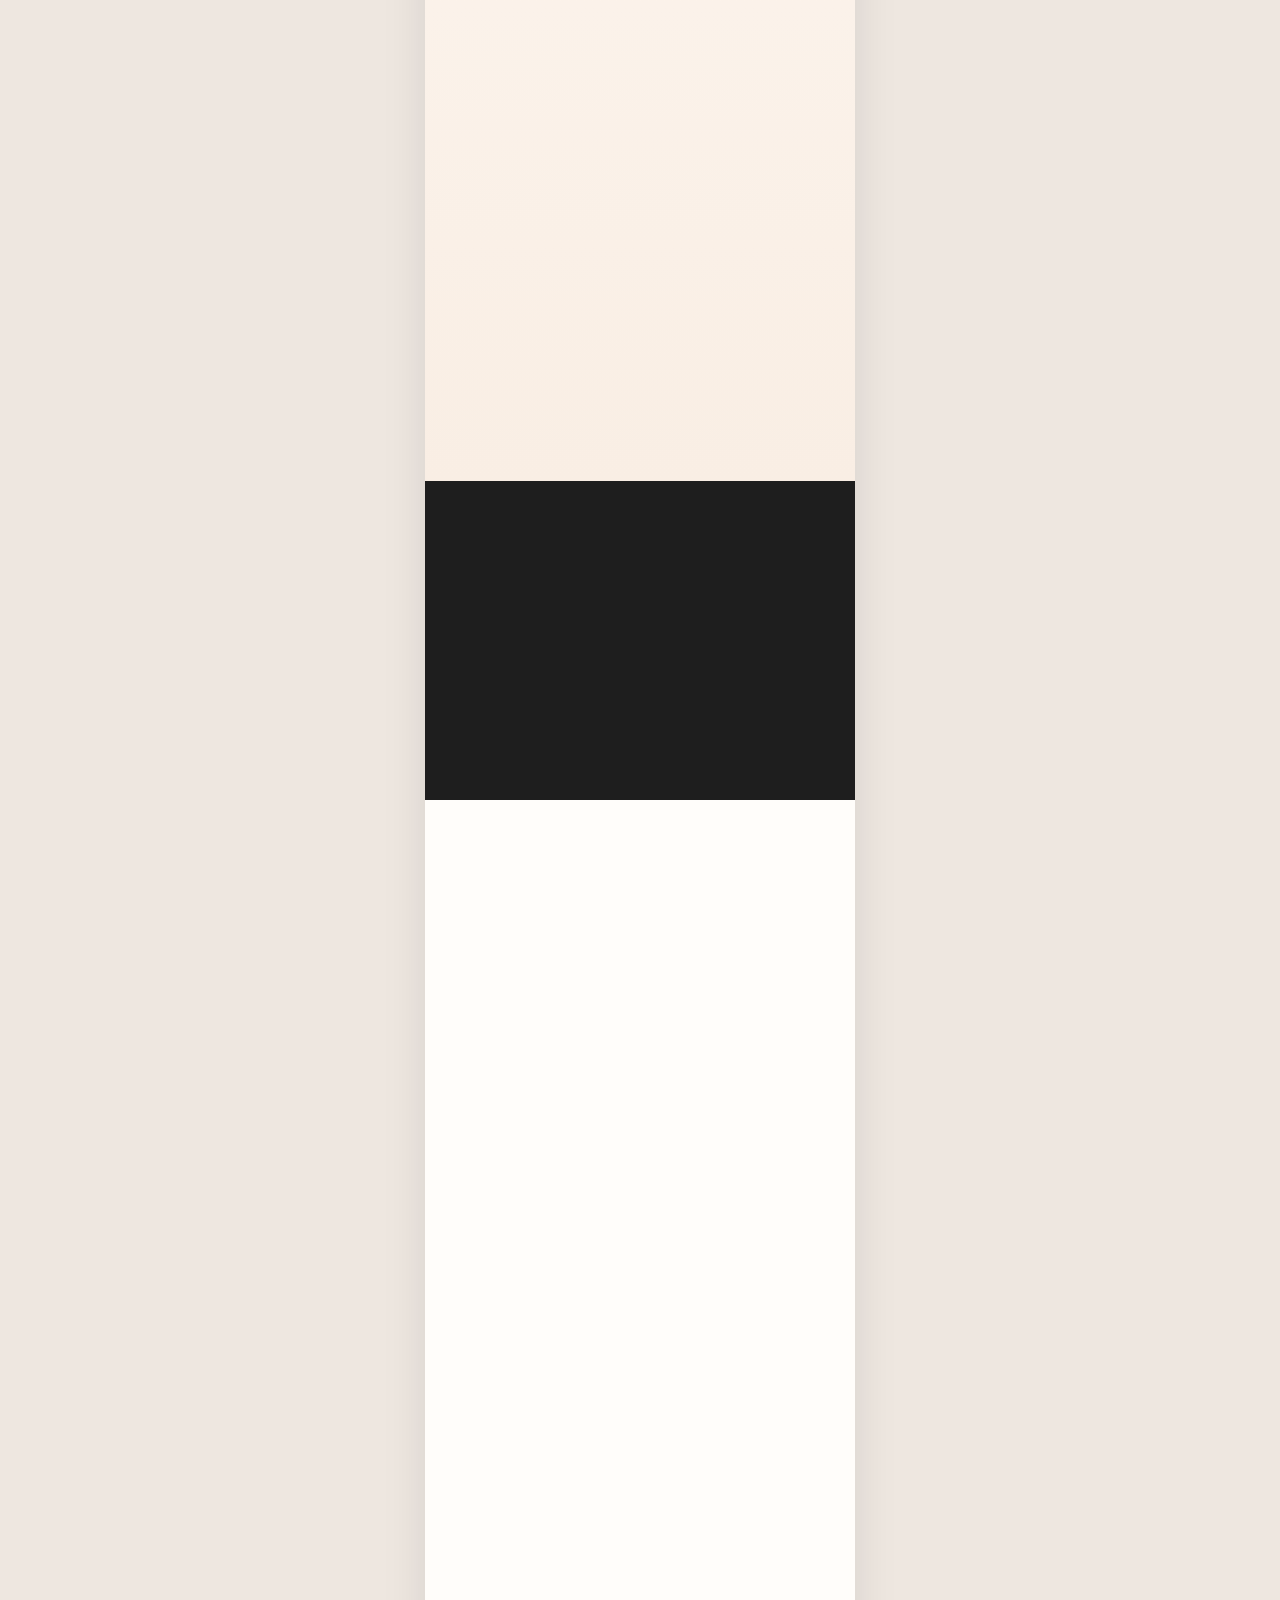
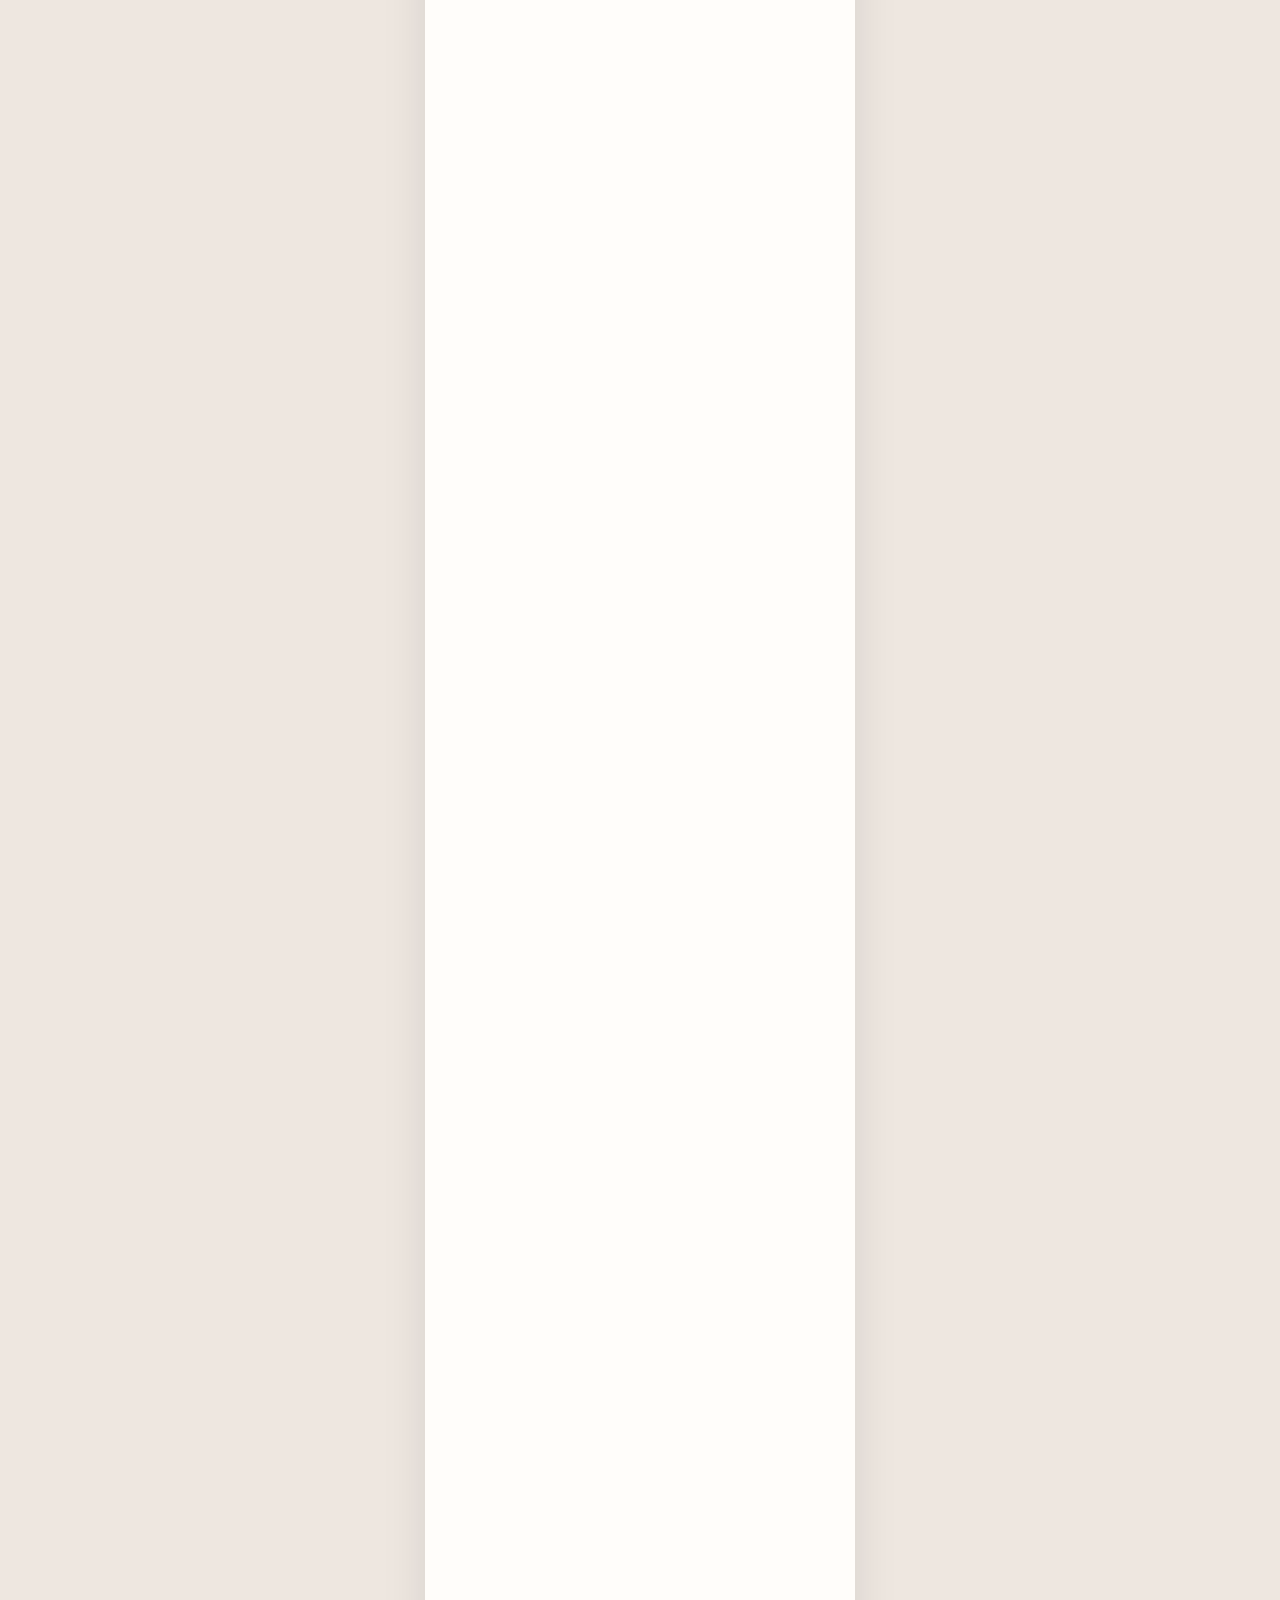
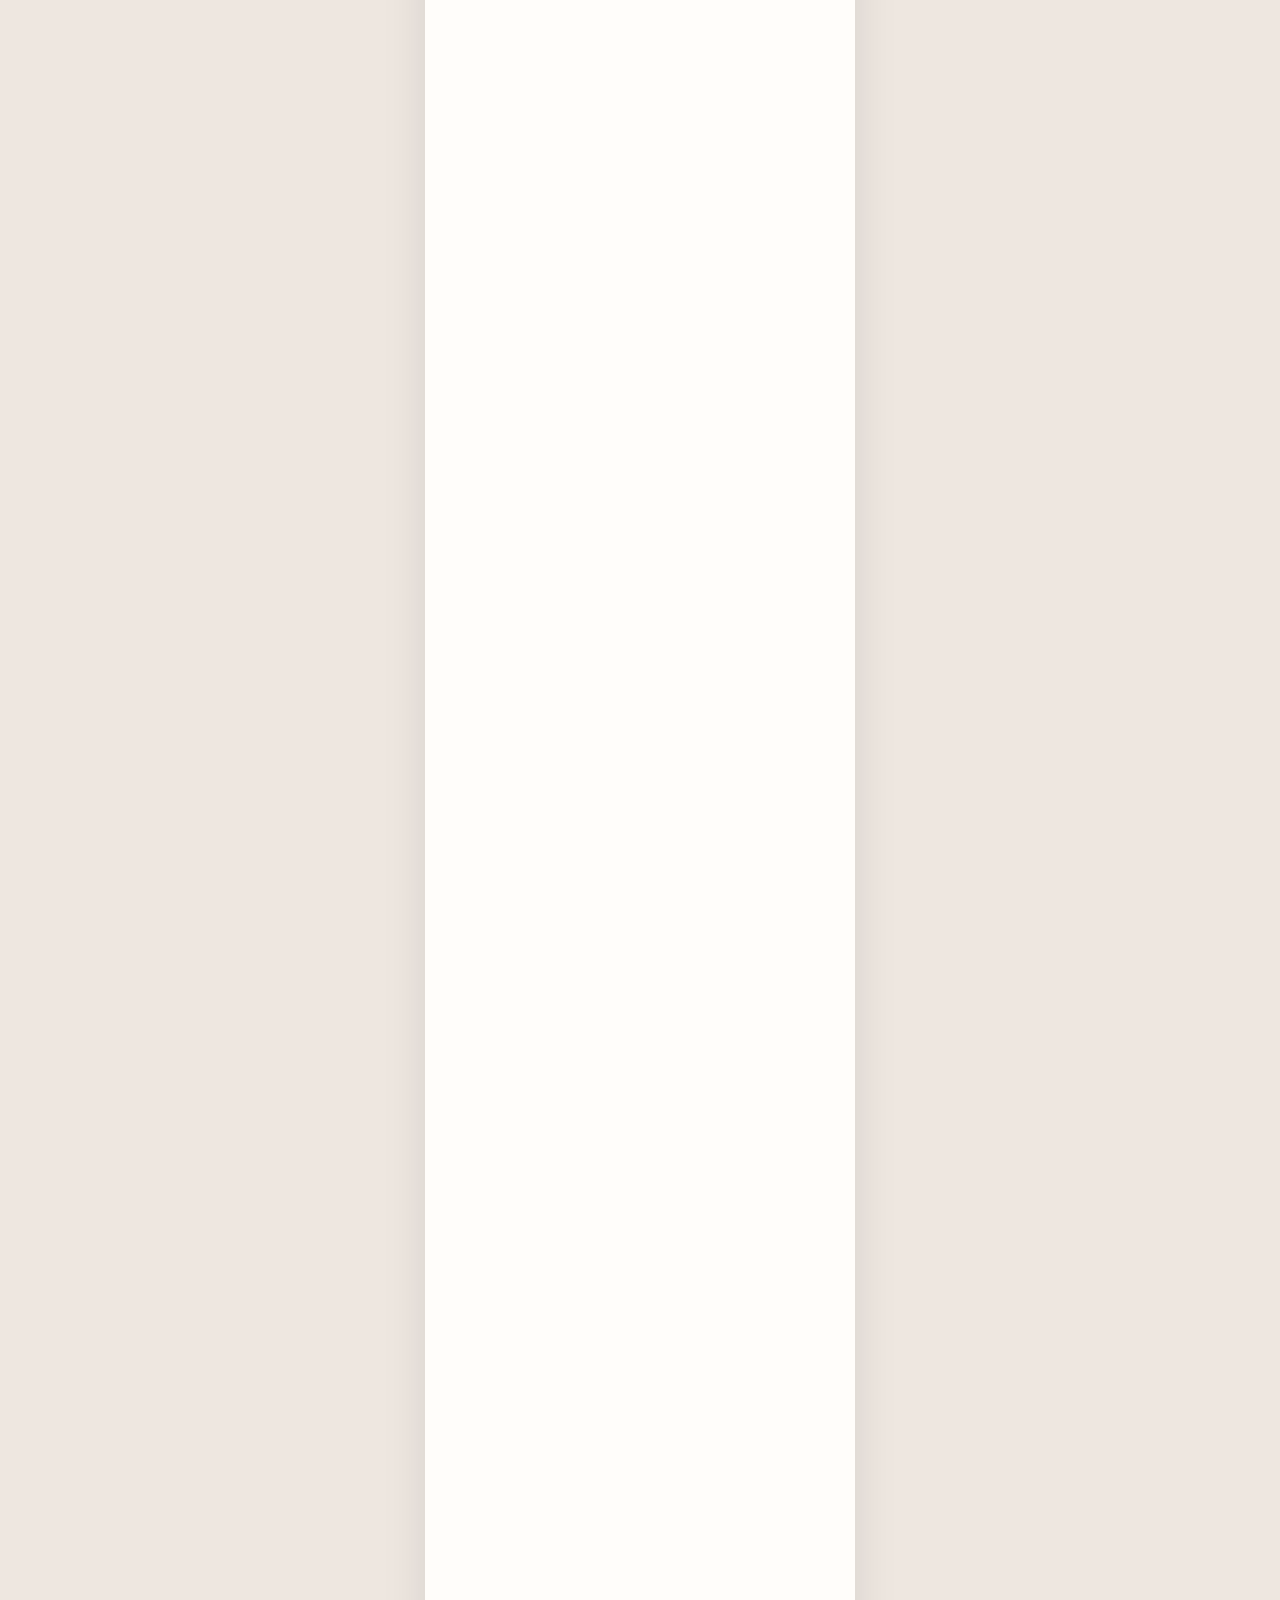
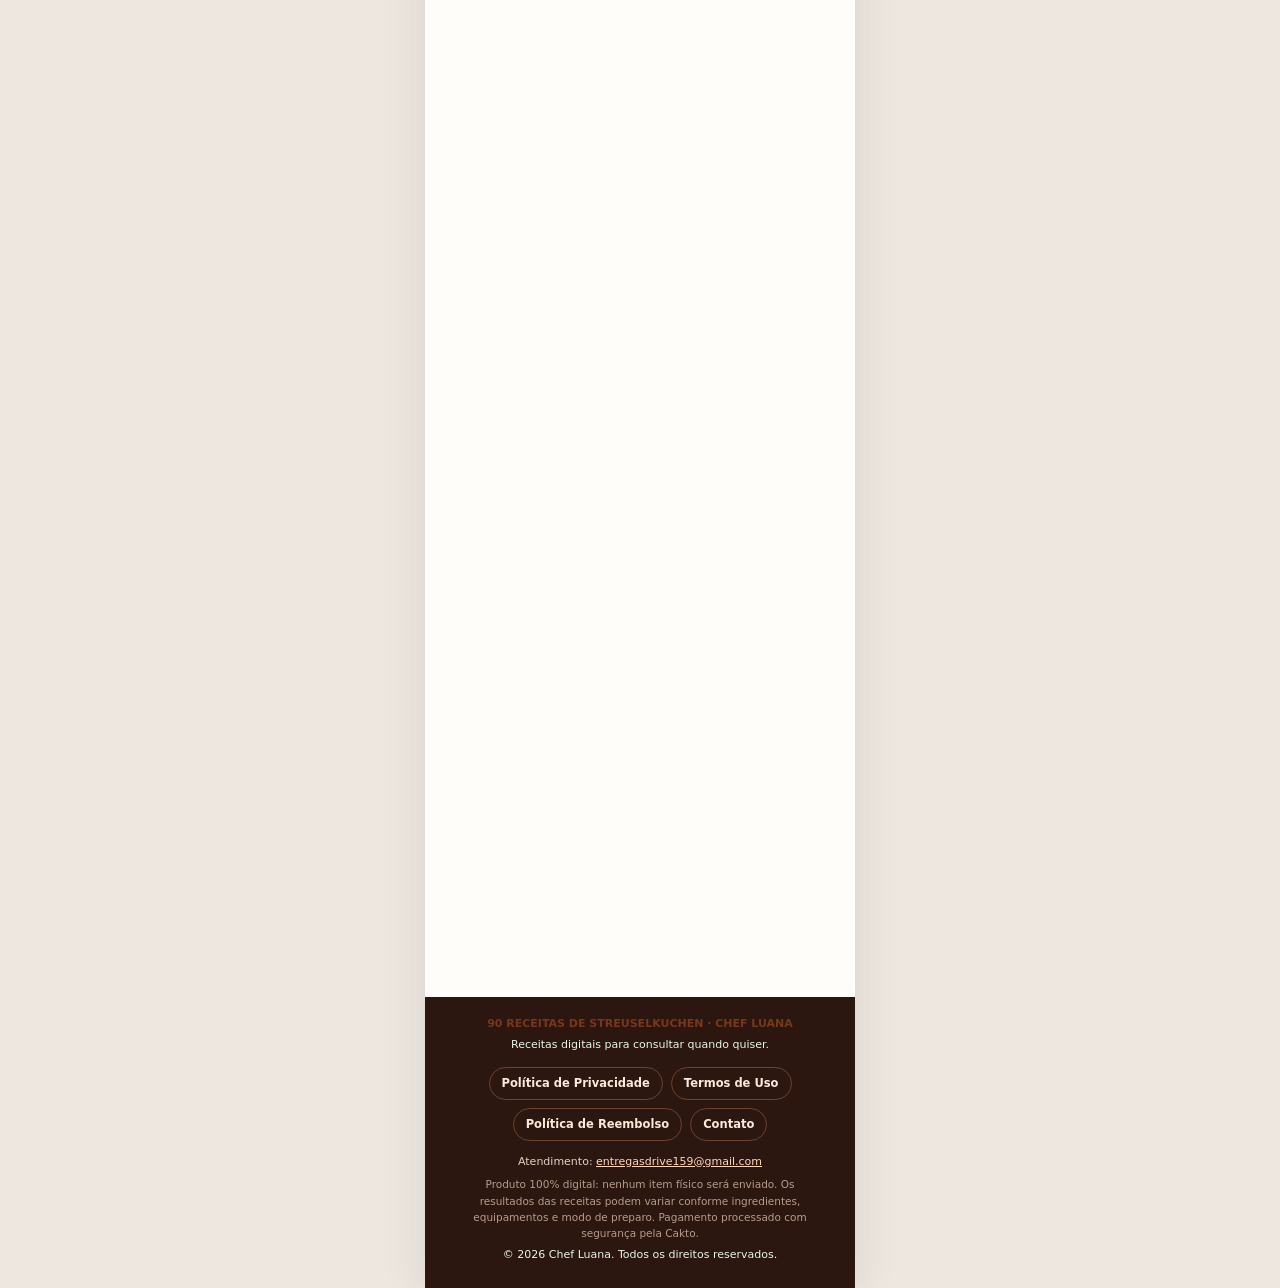
==== commit e0d119a6: "Update Portuguese offer prices to euros" ====
--- a/index.html
+++ b/index.html
@@ -13,7 +13,15 @@
     <link rel="preload" as="image" href="streuselkuchen/banner-desktop.webp" type="image/webp" fetchpriority="high" />
     <title>90 Receitas de Streuselkuchen | Chef Luana</title>
 
-    <!-- Pixel do Google: entra aqui -->
+    <!-- Google tag (gtag.js) -->
+    <script async src="https://www.googletagmanager.com/gtag/js?id=AW-18517996919"></script>
+    <script>
+      window.dataLayer = window.dataLayer || [];
+      function gtag(){dataLayer.push(arguments);}
+      gtag('js', new Date());
+
+      gtag('config', 'AW-18517996919');
+    </script>
 
     <link rel="stylesheet" href="styles.css" />
     <link rel="stylesheet" href="legal.css" />
@@ -35,7 +43,7 @@
           <div class="lc-hero-price">
             <span>De R$&nbsp;97,00</span>
             <small>POR APENAS</small>
-            <strong>R$&nbsp;10,00</strong>
+            <strong>€&nbsp;7,90</strong>
           </div>
           <a class="lc-cta" href="#ofertas">QUERO AS 90 RECEITAS</a>
           <p class="lc-micro">Compra 100% segura • 15 dias de garantia • Acesso imediato</p>
@@ -132,7 +140,7 @@
                 </ul>
                 <div class="lc-plan-bottom">
                   <p class="lc-plan-reference">De <del>R$&nbsp;169,50</del> <span aria-hidden="true">•</span> PAGAMENTO ÚNICO</p>
-                  <p class="lc-plan-price">R$&nbsp;18,00</p>
+                  <p class="lc-plan-price">€&nbsp;9,90</p>
                   <a class="lc-buy" href="https://pay.cakto.com.br/3897k2v_1210796">🛒 COMPRAR AGORA</a>
                   <small class="lc-plan-assurances"><span>♧ PRODUTO DIGITAL</span><span>◷ ACESSO APÓS A COMPRA</span></small>
                 </div>
@@ -149,7 +157,7 @@
                 </ul>
                 <div class="lc-plan-bottom">
                   <p class="lc-plan-reference">De <del>R$&nbsp;97,00</del> <span aria-hidden="true">•</span> PAGAMENTO ÚNICO</p>
-                  <p class="lc-plan-price">R$&nbsp;10,00</p>
+                  <p class="lc-plan-price">€&nbsp;7,90</p>
                   <a class="lc-buy" href="https://pay.cakto.com.br/37tg9fn_1210789">🛒 COMPRAR AGORA</a>
                   <small class="lc-plan-assurances"><span>♧ PRODUTO DIGITAL</span><span>◷ ACESSO APÓS A COMPRA</span></small>
                 </div>
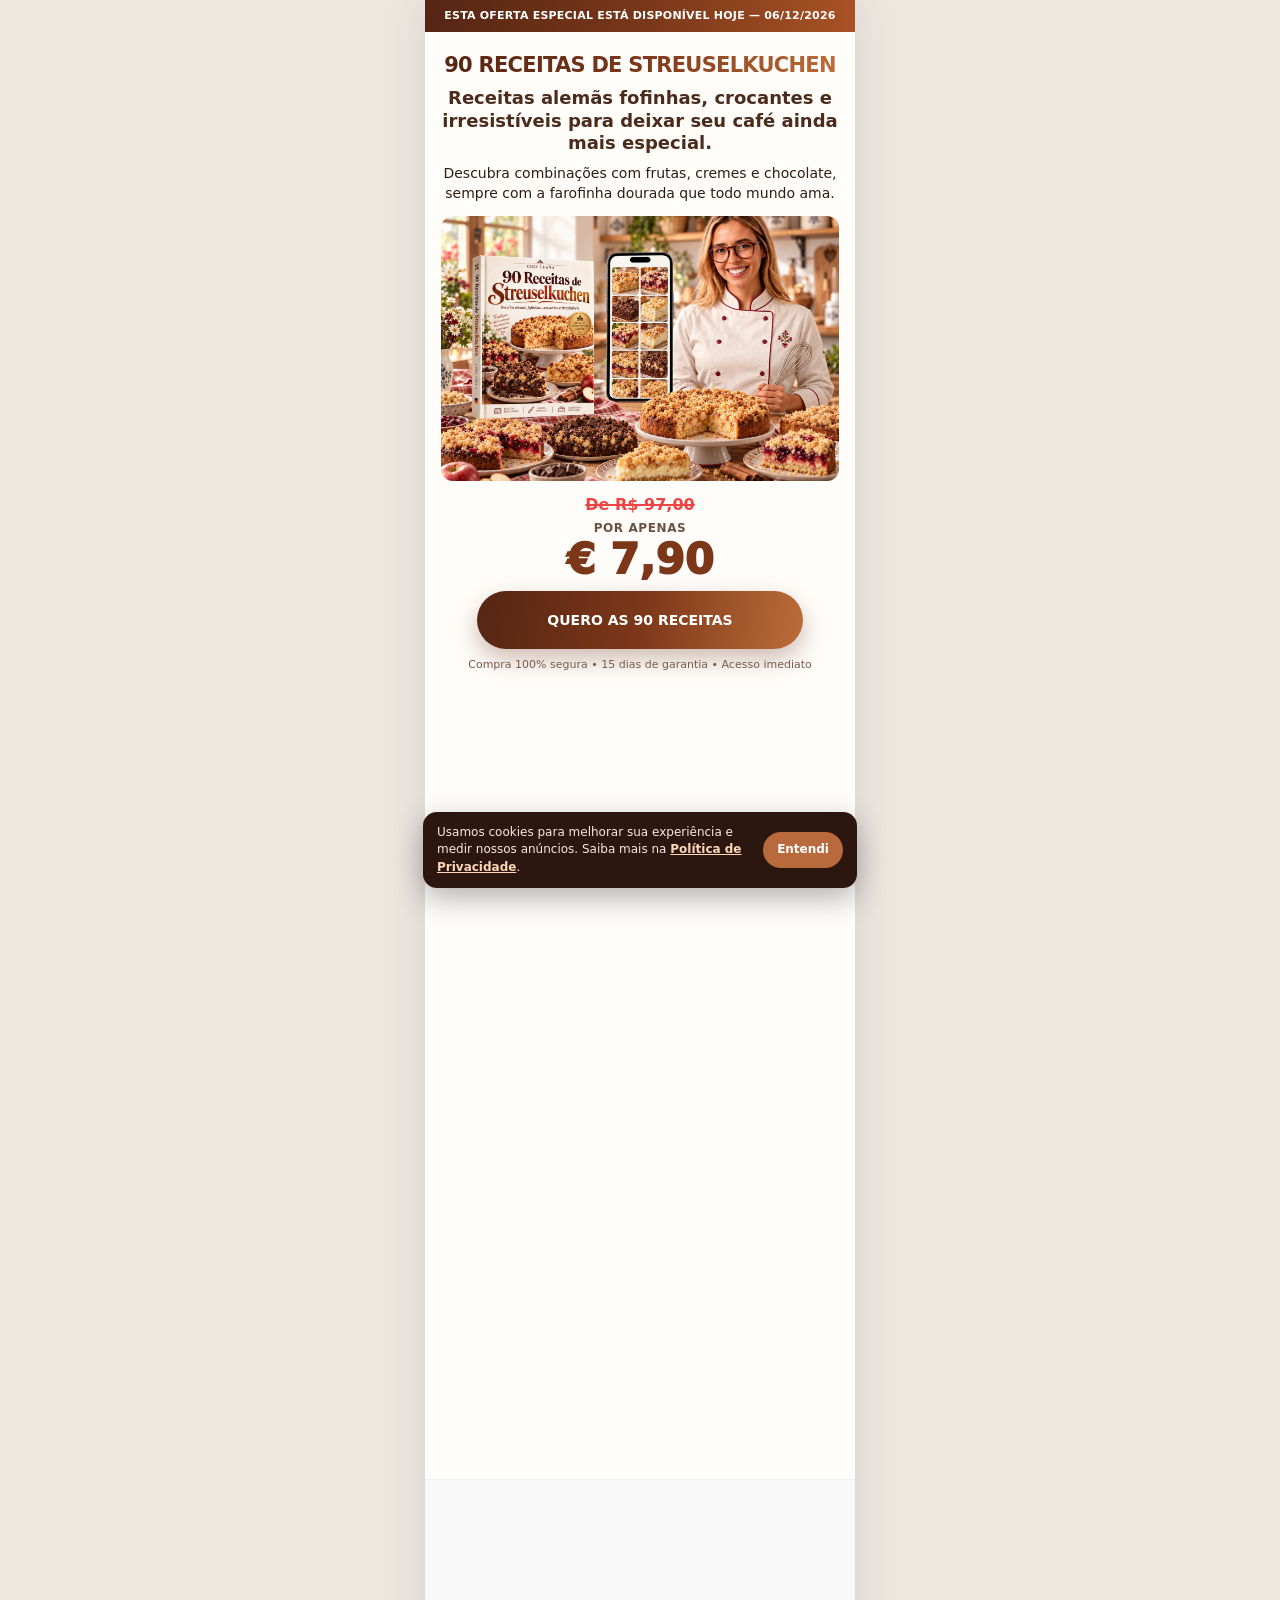
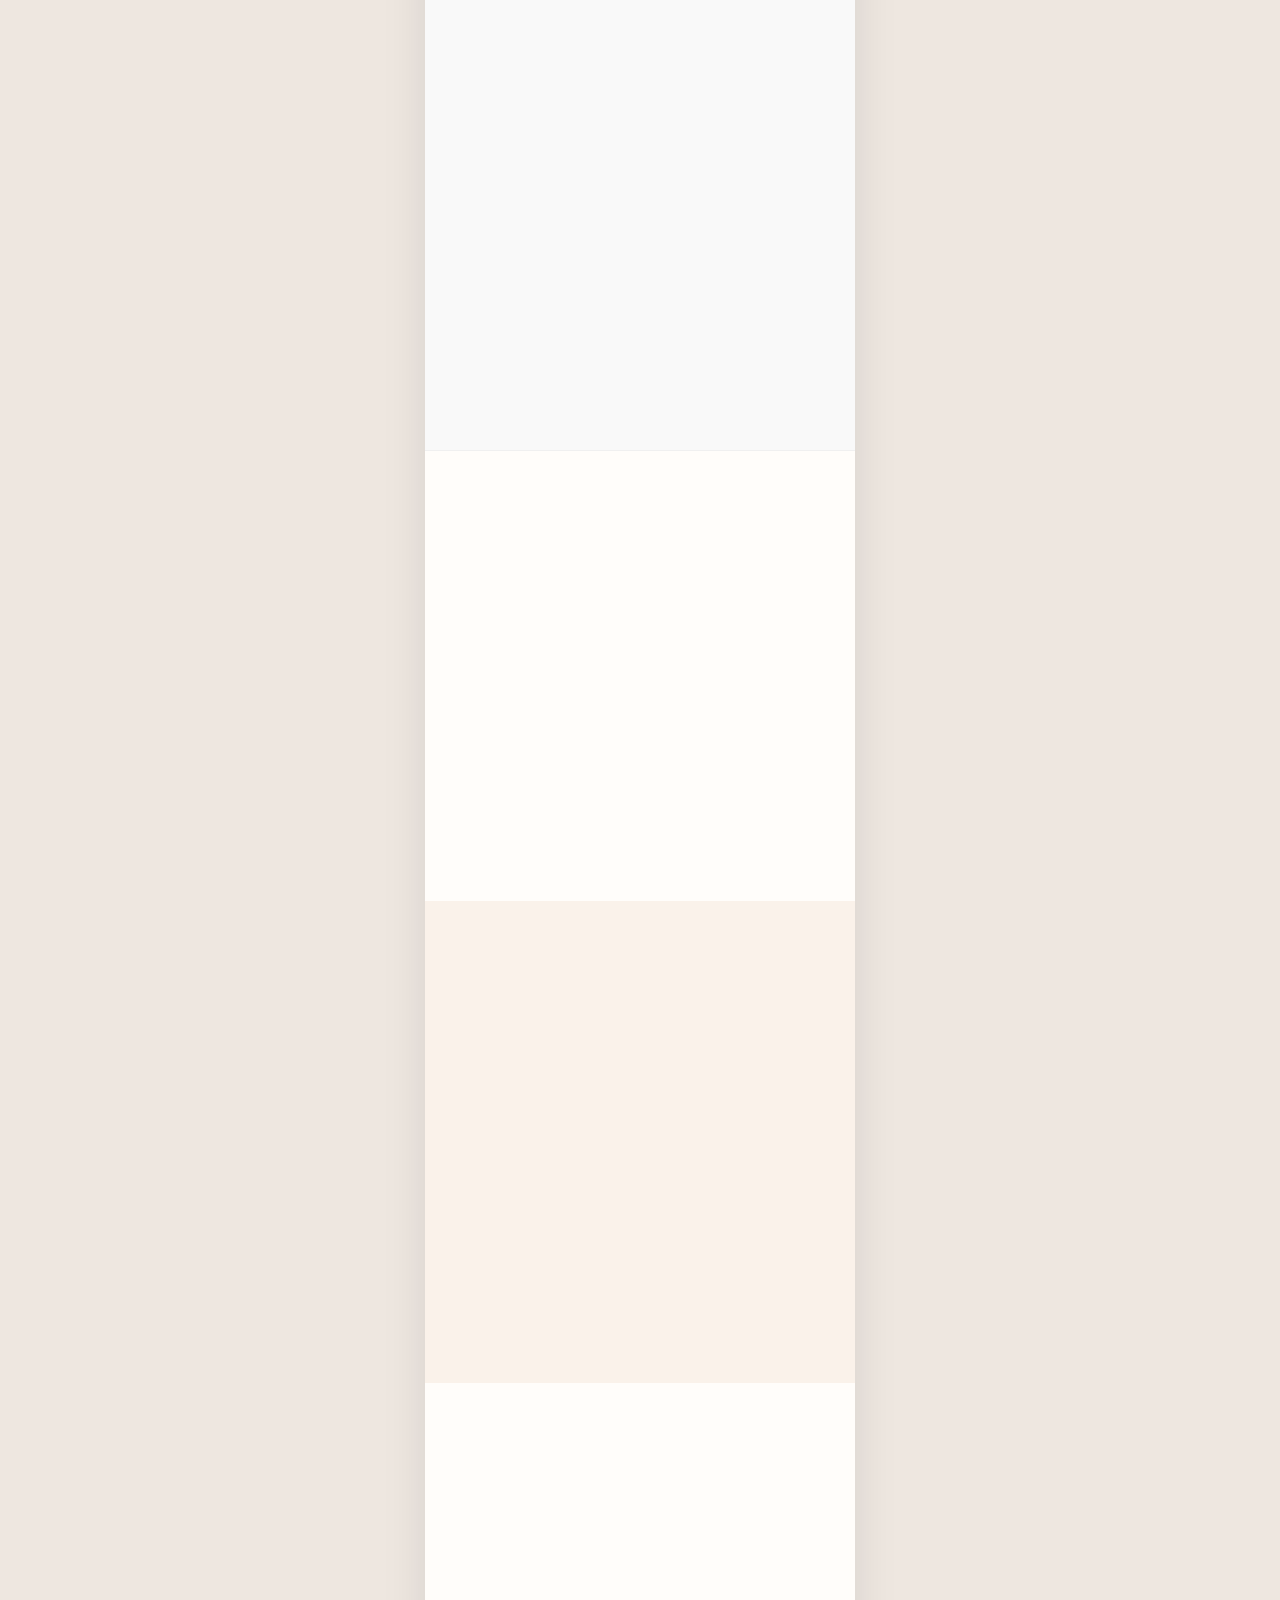
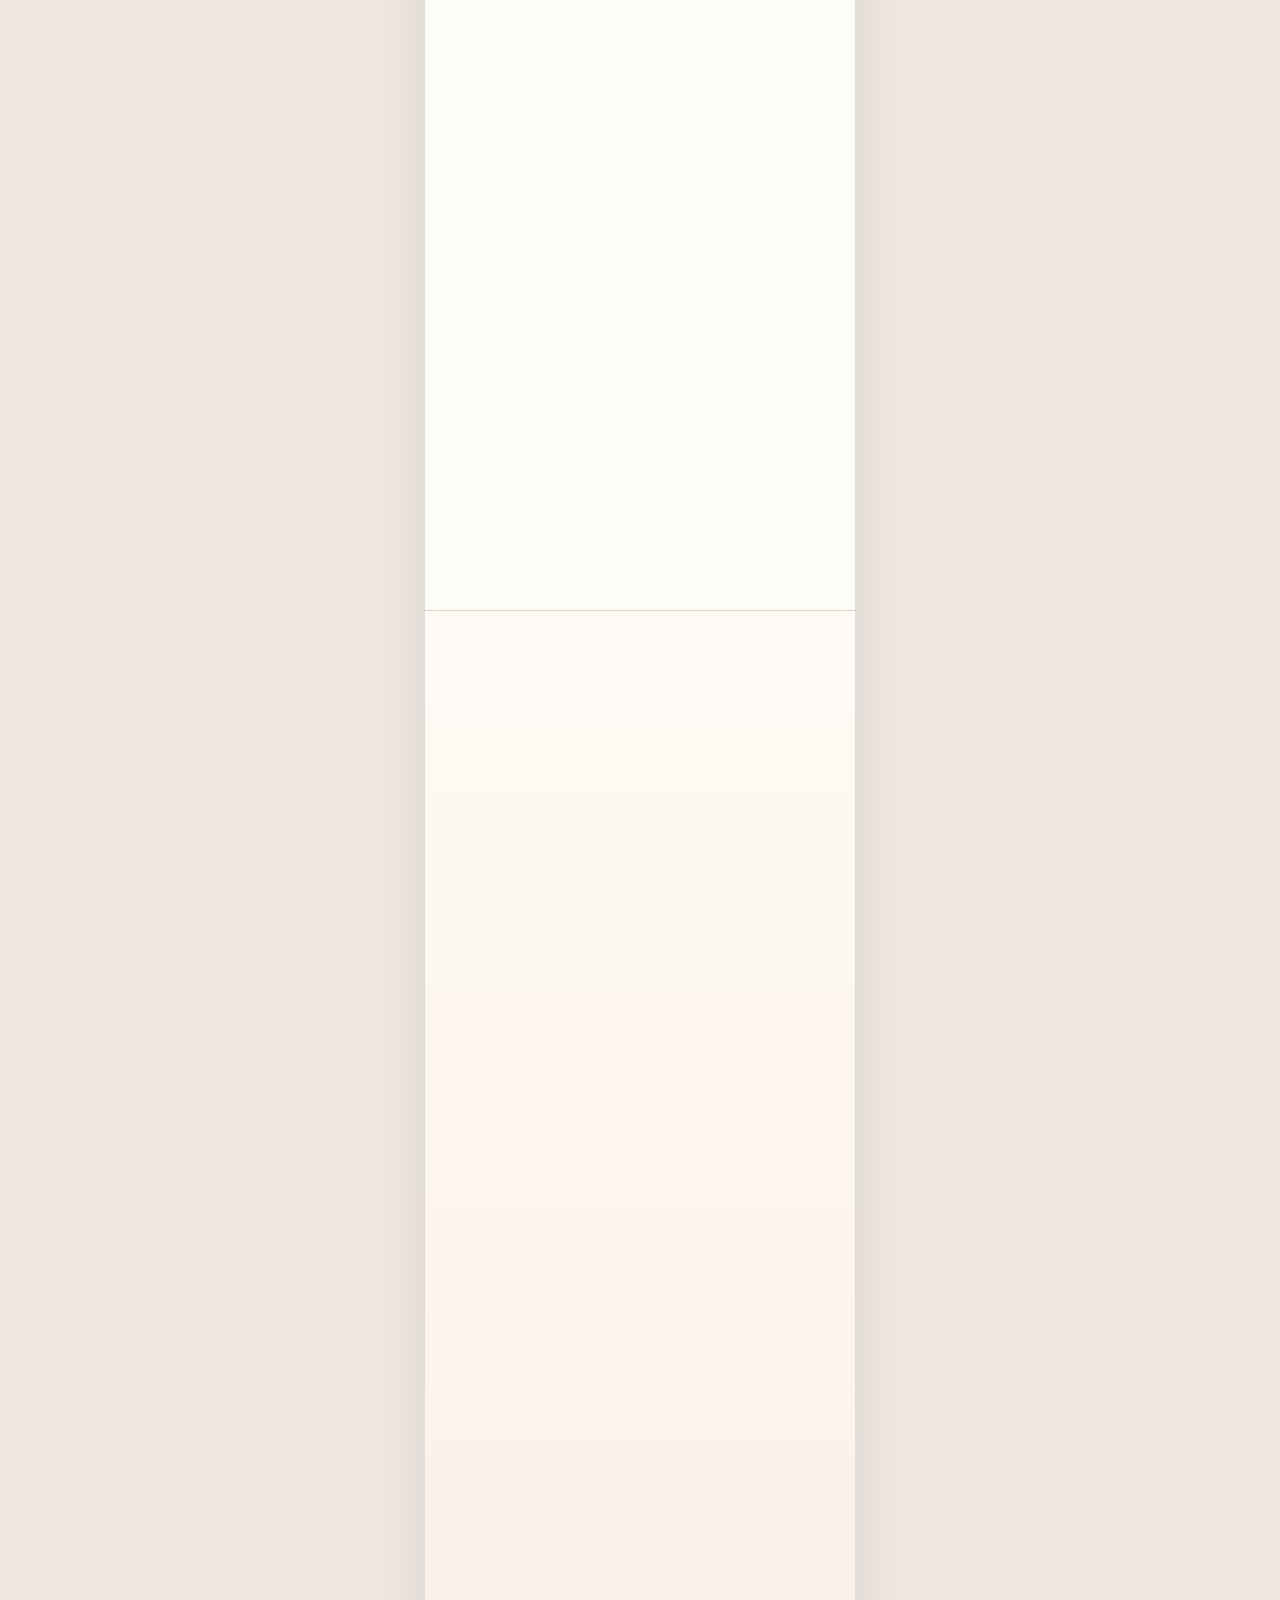
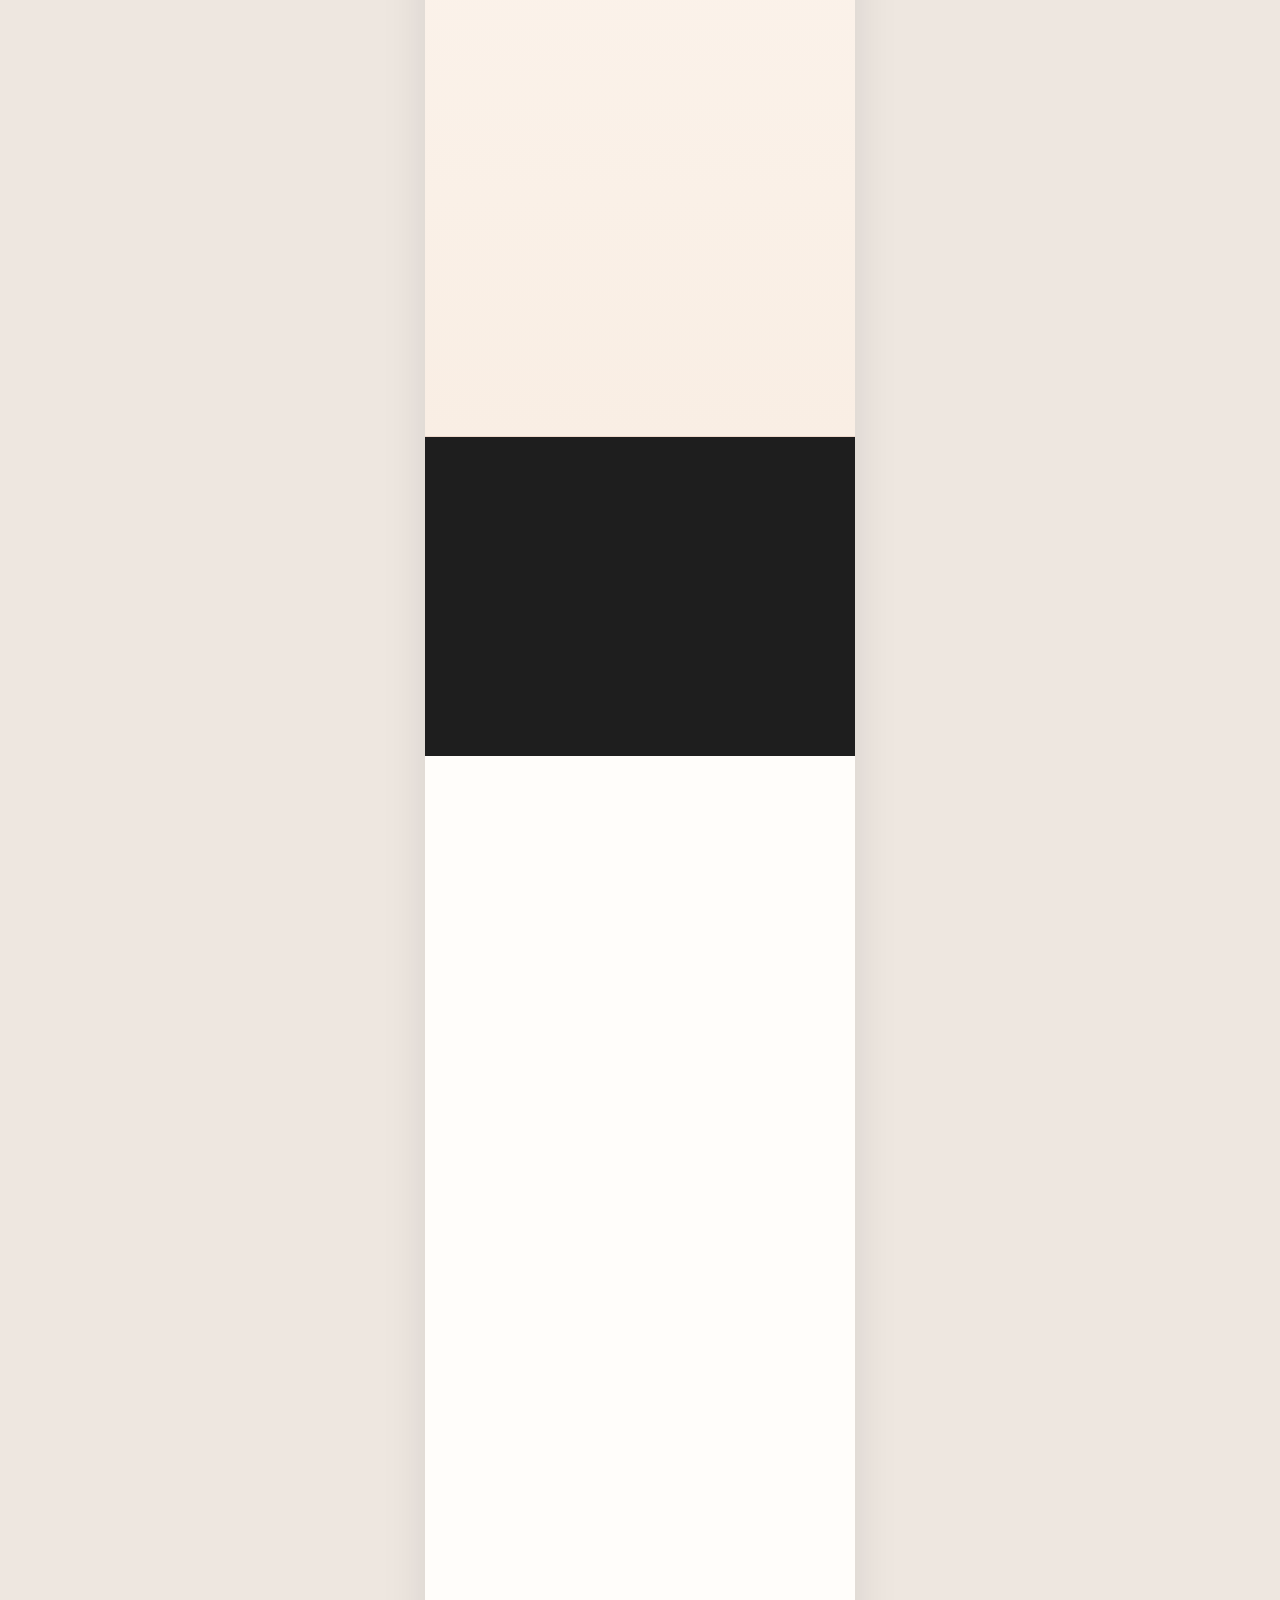
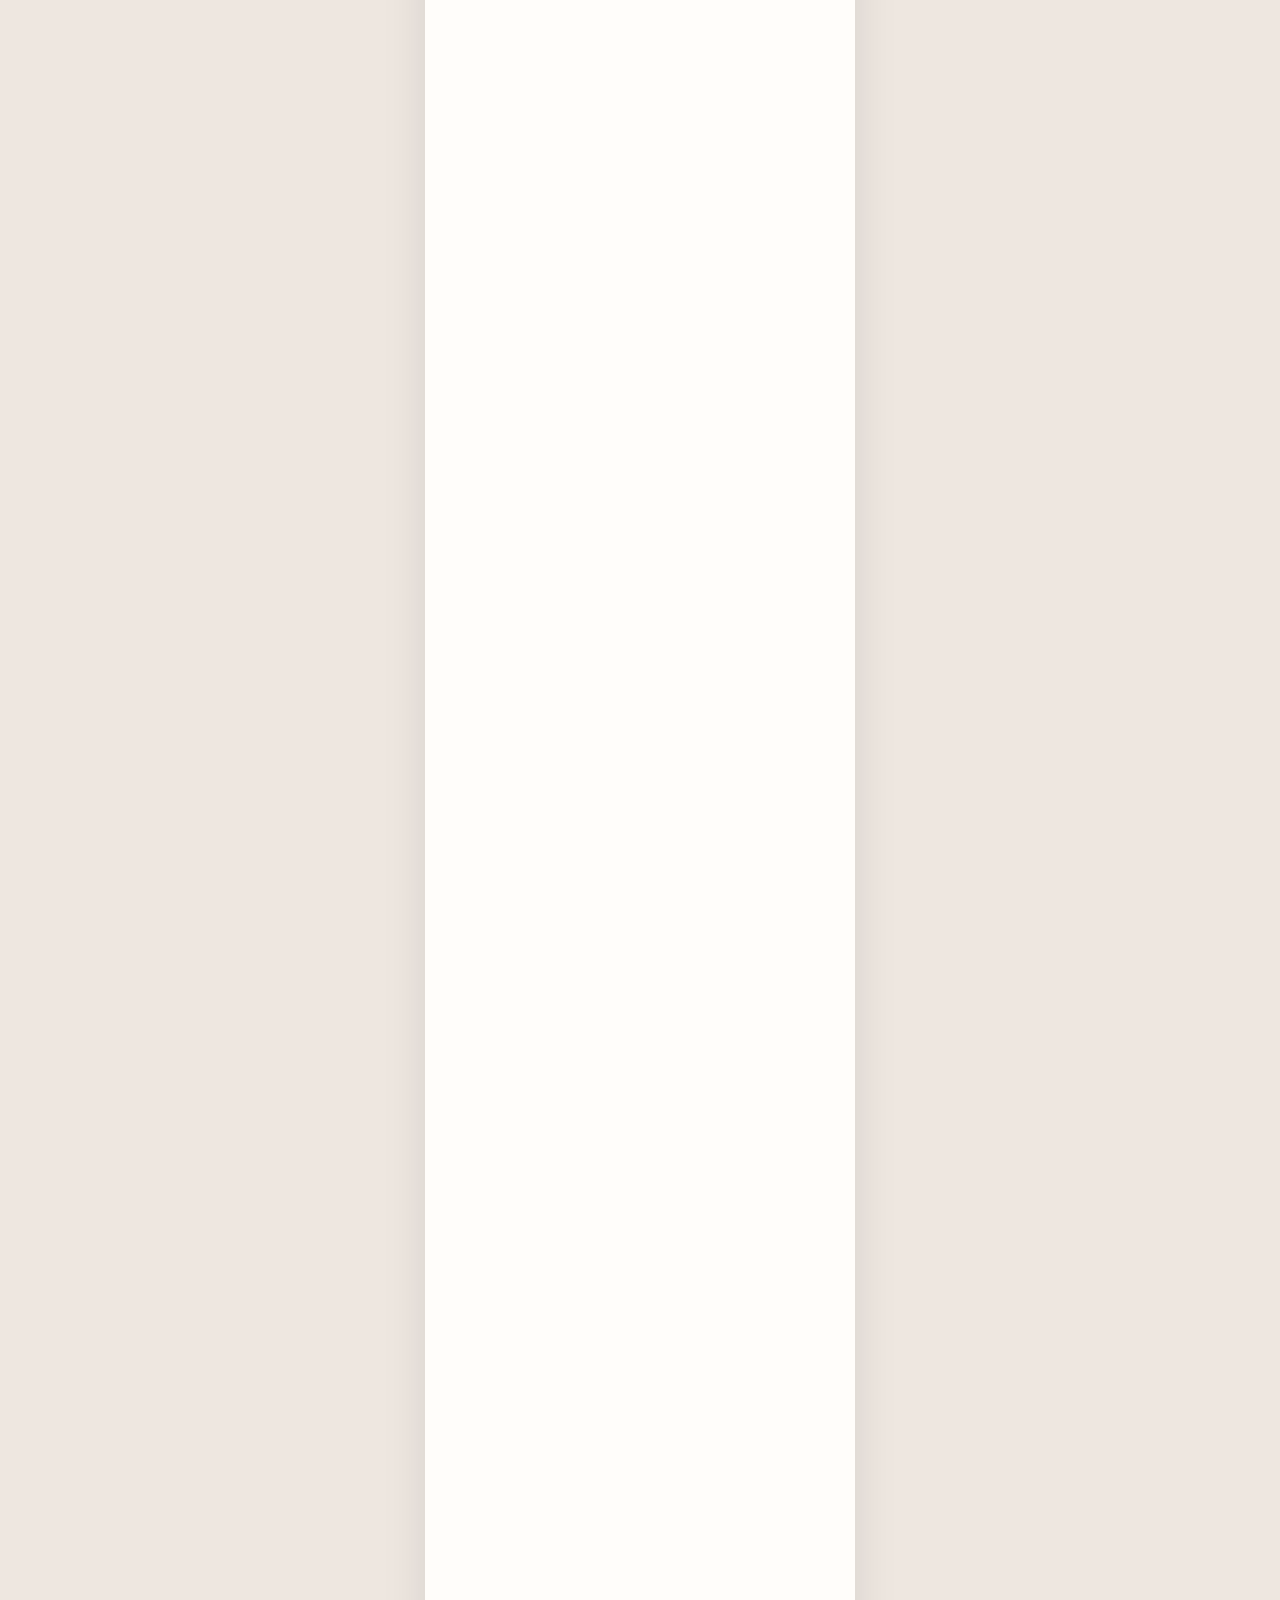
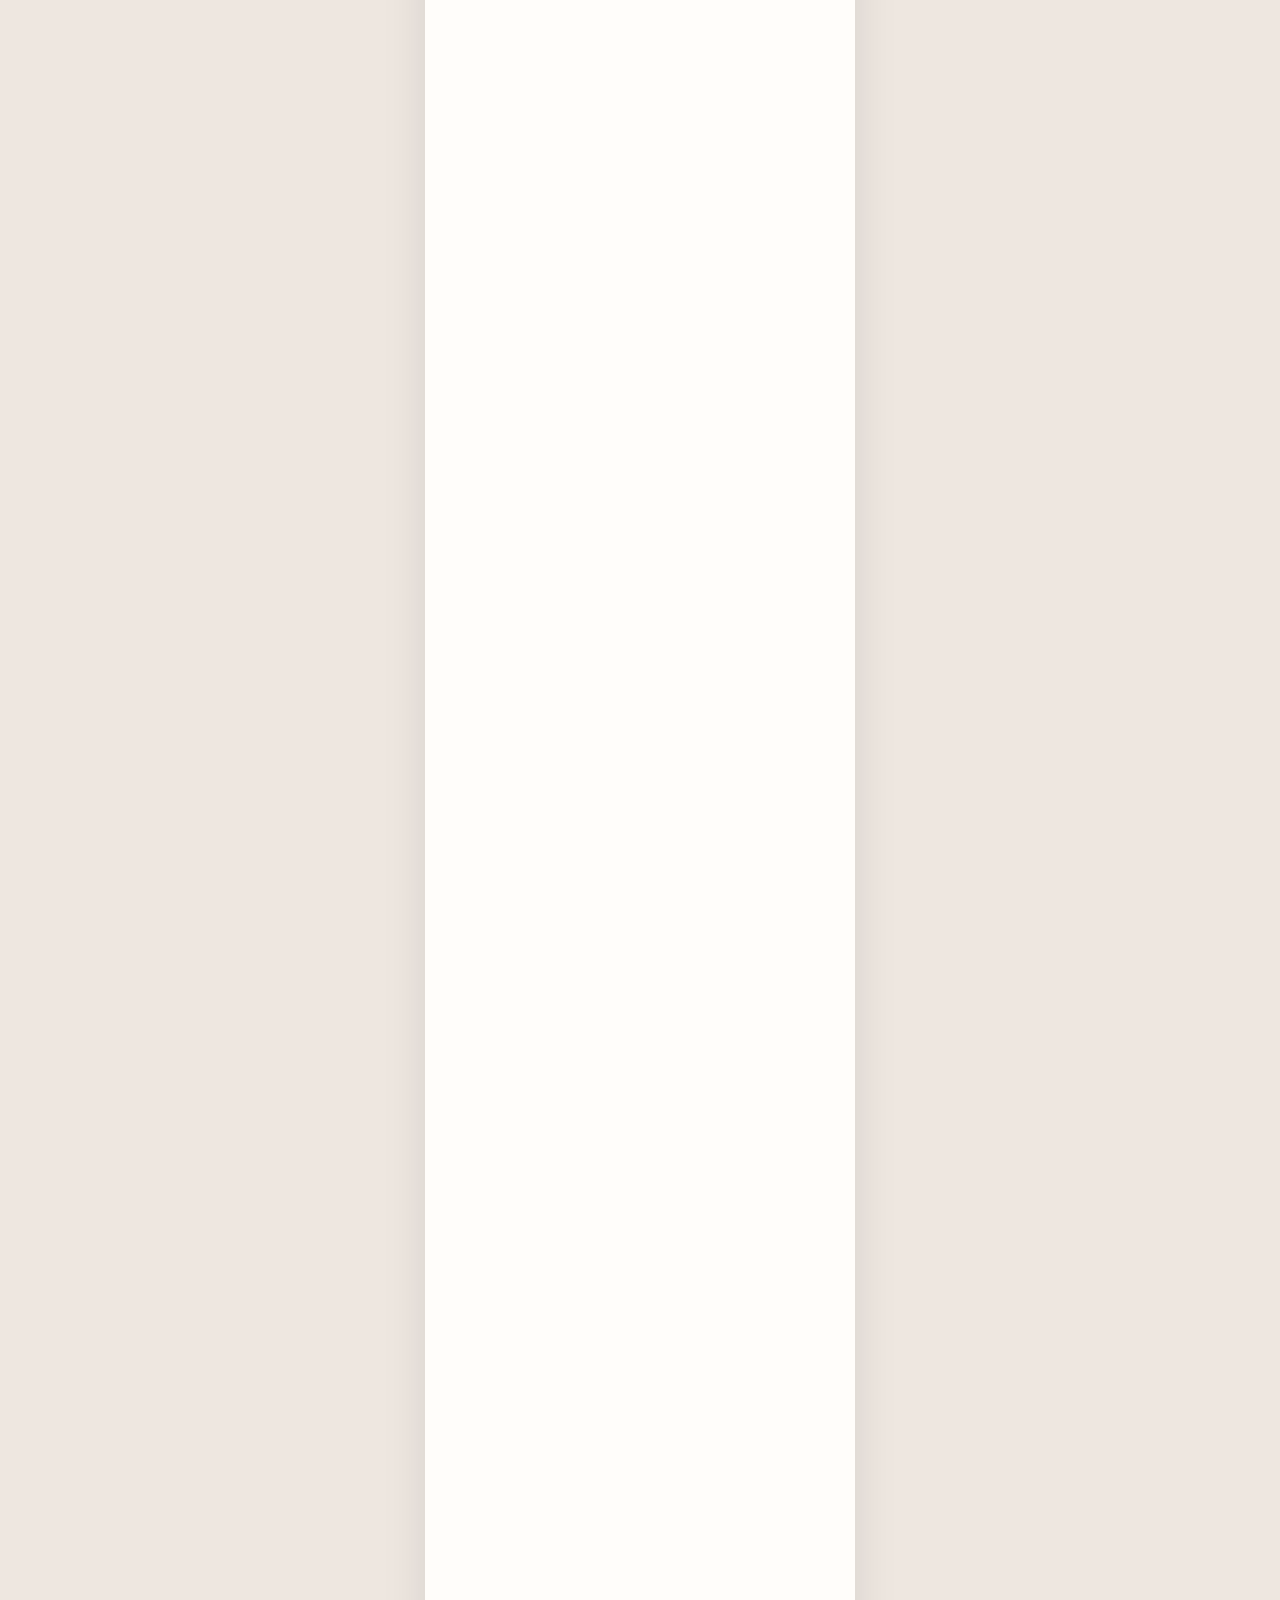
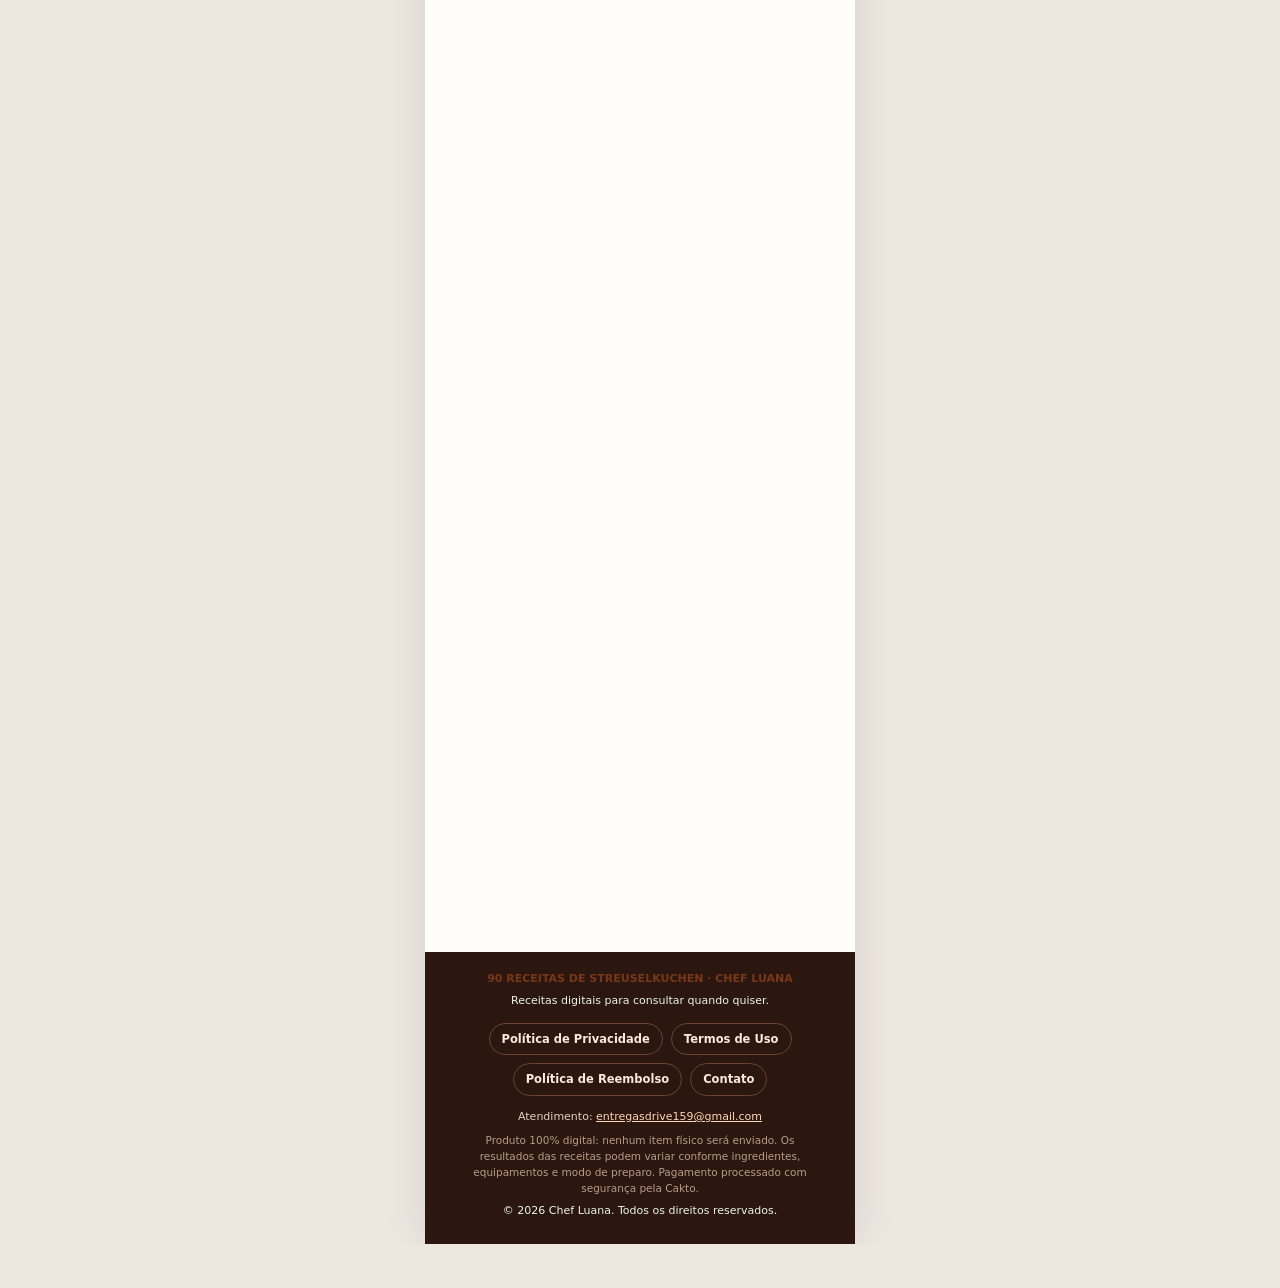
==== commit e9355aa9: "Update Portuguese complete offer Hotmart checkout" ====
--- a/index.html
+++ b/index.html
@@ -141,7 +141,7 @@
                 <div class="lc-plan-bottom">
                   <p class="lc-plan-reference">De <del>R$&nbsp;169,50</del> <span aria-hidden="true">•</span> PAGAMENTO ÚNICO</p>
                   <p class="lc-plan-price">€&nbsp;9,90</p>
-                  <a class="lc-buy" href="https://pay.cakto.com.br/3897k2v_1210796">🛒 COMPRAR AGORA</a>
+                  <a class="lc-buy" href="https://pay.hotmart.com/V108259980M?checkoutMode=10">🛒 COMPRAR AGORA</a>
                   <small class="lc-plan-assurances"><span>♧ PRODUTO DIGITAL</span><span>◷ ACESSO APÓS A COMPRA</span></small>
                 </div>
               </article>
